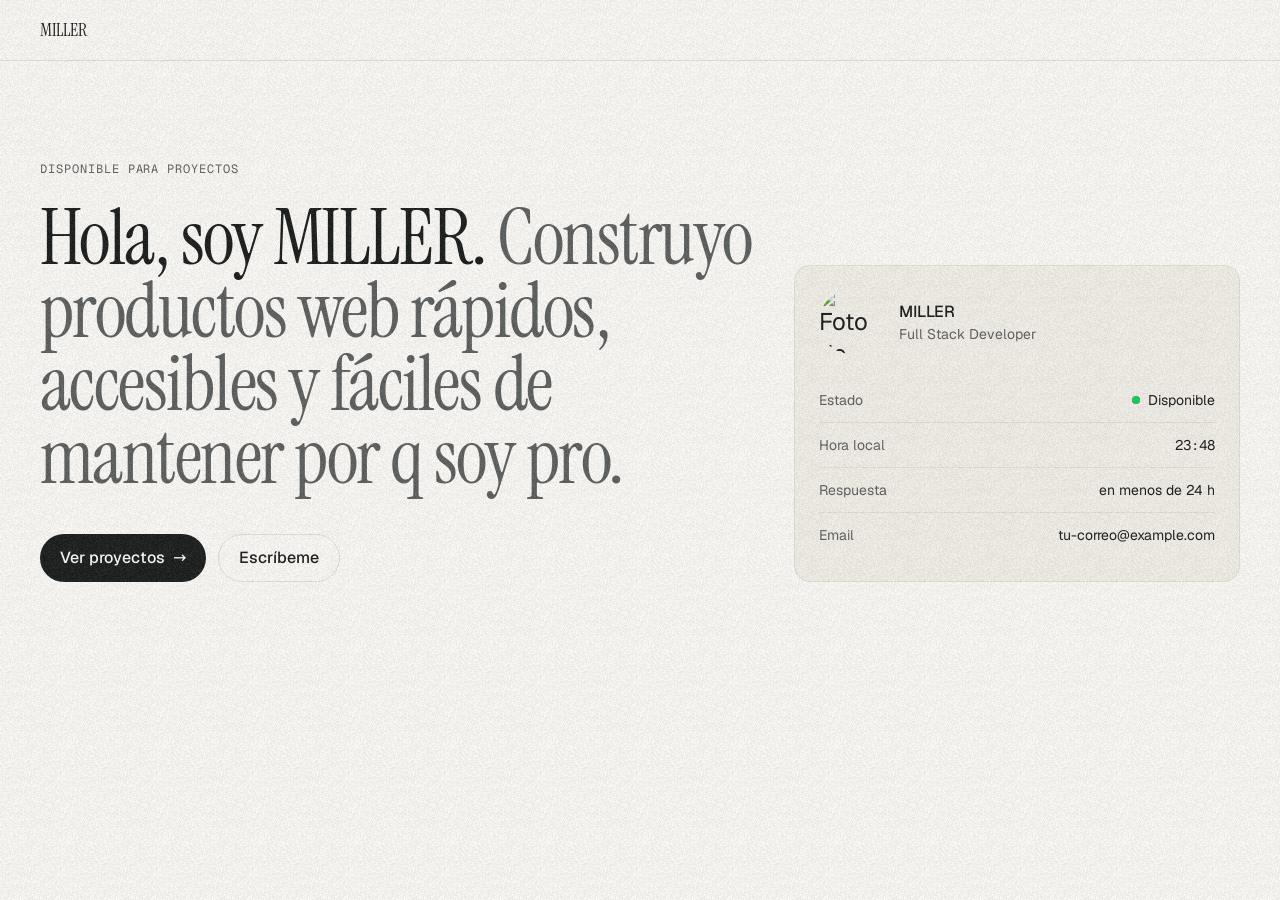
==== index.html @ a657f291 "Bueno ajuste el hero" ====
<!doctype html>
<html lang="es" data-theme="papel">
<head>
<meta charset="utf-8">
<meta name="viewport" content="width=device-width, initial-scale=1">
<title>MILLER · Full Stack Developer</title>
<meta name="description" content="Construyo productos web rápidos, accesibles y fáciles de mantener por q soy pro.">
<link rel="preload" href="assets/fonts/instrument-serif-latin-400-normal.woff2" as="font" type="font/woff2" crossorigin>
<link rel="stylesheet" href="assets/css/theme.css">
<link rel="stylesheet" href="assets/css/styles.css">
<script src="assets/js/site.js" defer></script>
</head>
<body class="grain antialiased">
<a href="#main" class="sr-only">Saltar al contenido</a>
<header class="nav-glass fixed inset-x-0 top-0 z-40 border-b border-line">
  <nav class="flex items-center justify-between gap-6 px-5 py-4 md:px-10" aria-label="Principal">
    <a href="#hero" class="font-display text-lg">MILLER</a>
    <ul class="hidden gap-6 text-sm sm:flex"></ul>
  </nav>
</header>
<main id="main">
<div data-include="sections/hero.html"><noscript><p class="px-5 py-4"><a class="underline" href="sections/hero.html">Hero</a></p></noscript></div>
</main>
</body>
</html>
---- assets/css/theme.css ----
/* Tema: Papel. Editorial cálido sobre crema, con serif y grano de papel. */
@font-face{font-family:"Instrument Serif";src:url("../fonts/instrument-serif-latin-400-normal.woff2") format("woff2");font-weight:400;font-style:normal;font-display:swap}
@font-face{font-family:"Geist";src:url("../fonts/geist-latin-wght-normal.woff2") format("woff2");font-weight:100 900;font-style:normal;font-display:swap}
@font-face{font-family:"Geist Mono";src:url("../fonts/geist-mono-latin-wght-normal.woff2") format("woff2");font-weight:100 900;font-style:normal;font-display:swap}
:root{--ff-display:"Instrument Serif", ui-serif, Georgia, serif;--ff-body:"Geist", ui-sans-serif, system-ui, sans-serif;--ff-mono:"Geist Mono", ui-monospace, SFMono-Regular, Menlo, monospace;--display-tracking:-0.02em;--display-weight:400;--display-case:none;--display-scale:1;--display-leading:0.95;--radius:1rem;--bg:#FAF9F5;--bg-2:#F1EEE6;--ink:#1A1C1C;--ink-2:#3D3F3F;--muted:#5D5F5F;--line:#E2DED3;--accent:#C2410C;--accent-soft:#FBE7DA;--on-accent:#FFFFFF;color-scheme:light}
:root{--grain:1}
---- assets/css/styles.css ----
/*! tailwindcss v4.3.3 | MIT License | https://tailwindcss.com */
@layer properties{@supports (((-webkit-hyphens:none)) and (not (margin-trim:inline))) or ((-moz-orient:inline) and (not (color:rgb(from red r g b)))){*,:before,:after,::backdrop{--tw-divide-y-reverse:0;--tw-border-style:solid;--tw-font-weight:initial}}}@layer theme{:root,:host{--font-sans:-apple-system, BlinkMacSystemFont, "Segoe UI", Roboto, "Helvetica Neue", "Noto Sans", Arial, sans-serif, "Apple Color Emoji", "Segoe UI Emoji", "Segoe UI Symbol", "Noto Color Emoji";--spacing:.25rem;--text-sm:.875rem;--text-sm--line-height:calc(1.25 / .875);--text-lg:1.125rem;--text-lg--line-height:calc(1.75 / 1.125);--text-2xl:1.5rem;--text-2xl--line-height:calc(2 / 1.5);--font-weight-medium:500;--default-font-family:var(--font-sans);--default-mono-font-family:var(--ff-mono)}}@layer base{*,:after,:before,::backdrop,::file-selector-button{box-sizing:border-box;border:0 solid;margin:0;padding:0}html,:host{-webkit-text-size-adjust:100%;tab-size:4;line-height:1.5;font-family:var(--default-font-family,-apple-system, BlinkMacSystemFont, "Segoe UI", Roboto, "Helvetica Neue", "Noto Sans", Arial, sans-serif, "Apple Color Emoji", "Segoe UI Emoji", "Segoe UI Symbol", "Noto Color Emoji");font-feature-settings:var(--default-font-feature-settings,normal);font-variation-settings:var(--default-font-variation-settings,normal);-webkit-tap-highlight-color:transparent}hr{height:0;color:inherit;border-top-width:1px}abbr:where([title]){text-decoration:underline dotted}h1,h2,h3,h4,h5,h6{font-size:inherit;font-weight:inherit}a{color:inherit;-webkit-text-decoration:inherit;text-decoration:inherit}b,strong{font-weight:bolder}code,kbd,samp,pre{font-family:var(--default-mono-font-family,ui-monospace, SFMono-Regular, Menlo, Monaco, Consolas, "Liberation Mono", "Courier New", monospace);font-feature-settings:var(--default-mono-font-feature-settings,normal);font-variation-settings:var(--default-mono-font-variation-settings,normal);font-size:1em}small{font-size:80%}sub,sup{vertical-align:baseline;font-size:75%;line-height:0;position:relative}sub{bottom:-.25em}sup{top:-.5em}table{text-indent:0;border-color:inherit;border-collapse:collapse}:-moz-focusring:where(:not(iframe)){outline:auto}progress{vertical-align:baseline}summary{display:list-item}ol,ul,menu{list-style:none}img,svg,video,canvas,audio,iframe,embed,object{vertical-align:middle;display:block}img,video{max-width:100%;height:auto}button,input,select,optgroup,textarea,::file-selector-button{font:inherit;font-feature-settings:inherit;font-variation-settings:inherit;letter-spacing:inherit;color:inherit;opacity:1;background-color:#0000;border-radius:0}:where(select:is([multiple],[size])) optgroup{font-weight:bolder}:where(select:is([multiple],[size])) optgroup option{padding-inline-start:20px}::file-selector-button{margin-inline-end:4px}::placeholder{opacity:1}@supports (not ((-webkit-appearance:-apple-pay-button))) or (contain-intrinsic-size:1px){::placeholder{color:currentColor;@supports (color:color-mix(in lab, red, red)){color:color-mix(in oklab, currentcolor 50%, transparent)}}}textarea{resize:vertical}::-webkit-search-decoration{-webkit-appearance:none}::-webkit-date-and-time-value{min-height:1lh;text-align:inherit}::-webkit-datetime-edit{display:inline-flex}::-webkit-datetime-edit-fields-wrapper{padding:0}::-webkit-datetime-edit,::-webkit-datetime-edit-year-field,::-webkit-datetime-edit-month-field,::-webkit-datetime-edit-day-field,::-webkit-datetime-edit-hour-field,::-webkit-datetime-edit-minute-field,::-webkit-datetime-edit-second-field,::-webkit-datetime-edit-millisecond-field,::-webkit-datetime-edit-meridiem-field{padding-block:0}::-webkit-calendar-picker-indicator{line-height:1}:-moz-ui-invalid{box-shadow:none}button,input:where([type=button],[type=reset],[type=submit]),::file-selector-button{appearance:button}::-webkit-inner-spin-button,::-webkit-outer-spin-button{height:auto}[hidden]:where(:not([hidden=until-found])){display:none!important}html{scroll-behavior:smooth}body{font-family:var(--ff-body);background:var(--bg);color:var(--ink)}::selection{background:var(--accent);color:var(--on-accent)}:focus-visible{outline:2px solid var(--accent);outline-offset:3px}}@layer components{.display{font-family:var(--ff-display);font-weight:var(--display-weight);letter-spacing:var(--display-tracking);text-transform:var(--display-case);line-height:var(--display-leading,.95);text-wrap:balance}.eyebrow{font-family:var(--ff-mono);letter-spacing:.08em;text-transform:uppercase;color:var(--muted);font-size:.75rem}.grain:before{content:"";pointer-events:none;z-index:50;opacity:calc(var(--grain,0) * .07);will-change:transform;contain:strict;background-image:url([data-uri]);background-size:96px 96px;position:fixed;inset:0}.nav-glass{background:var(--bg);@supports (color:color-mix(in lab, red, red)){background:color-mix(in oklab, var(--bg) 72%, transparent)}backdrop-filter:blur(14px)saturate(1.4)}.pulse-dot{background:#22c55e;border-radius:999px;width:.5rem;height:.5rem;display:inline-block;position:relative}.pulse-dot:after{content:"";border-radius:inherit;background:inherit;animation:1.8s cubic-bezier(0,0,.2,1) infinite gt-ping;position:absolute;inset:0}.marquee{overflow:hidden;mask-image:linear-gradient(90deg,#0000,#000 8% 92%,#0000)}.marquee-track{width:max-content;animation:gt-marquee var(--speed,40s) linear infinite;display:flex}.marquee-track.reverse{animation-direction:reverse}.marquee:hover .marquee-track{animation-play-state:paused}.rotator{vertical-align:bottom;display:inline-grid;overflow:hidden}.rotator>span{animation:7.5s infinite gt-rot3;animation-delay:calc(var(--i) * 2.5s);opacity:0;grid-area:1/1}.roll{height:1.25em;line-height:1.25em;display:inline-flex;overflow:hidden}.roll>span{flex-direction:column;transition:transform .35s cubic-bezier(.2,.8,.2,1);display:flex}.roll:hover>span,.roll:focus-visible>span{transform:translateY(-50%)}.stack>*{top:calc(5rem + var(--i,0) * 1.5rem);position:sticky}.btn{border-radius:999px;align-items:center;gap:.5rem;padding:.7rem 1.25rem;font-weight:500;transition:transform .2s,background-color .2s,color .2s;display:inline-flex}.btn:hover{transform:translateY(-1px)}.btn-primary{background:var(--ink);color:var(--bg)}.btn-ghost{border:1px solid var(--line);color:var(--ink)}.btn-ghost:hover{border-color:var(--ink)}.chip{border:1px solid var(--line);border-radius:999px;align-items:center;padding:.25rem .75rem;font-size:.875rem;display:inline-flex}.card{background:var(--bg-2);border:1px solid var(--line);border-radius:var(--radius)}.pill-available{background:var(--accent-soft);color:var(--ink);border-radius:999px;align-items:center;gap:.5rem;padding:.35rem .85rem;font-size:.875rem;display:inline-flex}.dots-bg{background-image:radial-gradient(var(--line) 1px, transparent 1px);background-size:22px 22px}.grid-bg{background-image:linear-gradient(var(--line) 1px, transparent 1px), linear-gradient(90deg, var(--line) 1px, transparent 1px);background-size:48px 48px}.polaroid{background:#fff;padding:.75rem .75rem 2.75rem;transform:rotate(-3deg);box-shadow:0 20px 40px -24px #00000073}.contrib{grid-template-rows:repeat(7,.7rem);grid-auto-columns:.7rem;grid-auto-flow:column;gap:3px;display:grid}.contrib>i{background:var(--accent);border-radius:2px;@supports (color:color-mix(in lab, red, red)){background:color-mix(in oklab, var(--accent) calc(var(--l,0) * 25%), var(--bg-2))}}.caret{vertical-align:text-bottom;background:var(--accent);width:.6ch;height:1.1em;display:inline-block}.autotabs-panels{gap:1.5rem;display:grid}.brand-hover{transition:color .25s}.brand-hover:hover,.group:hover .brand-hover{color:var(--brand,var(--accent))}.outline-text{color:#0000;-webkit-text-stroke:1.5px var(--ink)}.tabs>input{opacity:0;pointer-events:none;position:absolute}.tabs .tab-panel{display:none}.tabs .tab-label{cursor:pointer;color:var(--muted);border-color:#0000}.tabs>input:focus-visible+.tab-label{outline:2px solid var(--accent);outline-offset:3px}.tabs>input:first-of-type:checked~.tab-panels>.tab-panel:first-child,.tabs>input:nth-of-type(2):checked~.tab-panels>.tab-panel:nth-child(2),.tabs>input:nth-of-type(3):checked~.tab-panels>.tab-panel:nth-child(3),.tabs>input:nth-of-type(4):checked~.tab-panels>.tab-panel:nth-child(4),.tabs>input:nth-of-type(5):checked~.tab-panels>.tab-panel:nth-child(5),.tabs>input:nth-of-type(6):checked~.tab-panels>.tab-panel:nth-child(6){display:block}.tabs>input:checked+.tab-label{color:var(--ink);border-color:var(--accent)}.masonry{columns:1;column-gap:1rem}.masonry>*{break-inside:avoid;margin-bottom:1rem}@media (width>=40rem){.masonry{columns:2}}@media (width>=64rem){.masonry{columns:3}}.snap-row{scroll-snap-type:x mandatory;scrollbar-width:thin;grid-auto-columns:min(85%,26rem);grid-auto-flow:column;gap:1rem;padding-bottom:1rem;display:grid;overflow-x:auto}.snap-row>*{scroll-snap-align:start}.peek{position:relative}.peek-img{pointer-events:none;opacity:0;z-index:10;width:16rem;transition:opacity .25s,transform .35s cubic-bezier(.2,.8,.2,1);position:absolute;top:50%;right:8%;transform:translateY(-50%)rotate(-4deg)scale(.9)}.peek:hover .peek-img,.peek:focus-within .peek-img{opacity:1;transform:translateY(-50%)rotate(-2deg)scale(1)}.browser{border:1px solid var(--line);border-radius:var(--radius);background:var(--bg);overflow:hidden}.browser-bar{border-bottom:1px solid var(--line);background:var(--bg-2);align-items:center;gap:.4rem;padding:.6rem .8rem;display:flex}.browser-bar>i{background:var(--line);border-radius:999px;width:.6rem;height:.6rem}.flip{perspective:1000px}.flip-inner{transform-style:preserve-3d;transition:transform .6s cubic-bezier(.2,.8,.2,1);display:grid}.flip-inner>*{backface-visibility:hidden;grid-area:1/1}.flip-back,.flip:hover .flip-inner,.flip:focus-within .flip-inner{transform:rotateY(180deg)}.sticky-note{color:#1c1917;background:#fde68a;transform:rotate(-2deg);box-shadow:0 18px 30px -18px #00000080}.word{white-space:nowrap;display:inline-block}.sr-only{clip:rect(0, 0, 0, 0);white-space:nowrap;border:0;width:1px;height:1px;margin:-1px;padding:0;position:absolute;overflow:hidden}}@layer utilities{.sr-only{clip-path:inset(50%);white-space:nowrap;border-width:0;width:1px;height:1px;margin:-1px;padding:0;position:absolute;overflow:hidden}.fixed{position:fixed}.inset-x-0{inset-inline:0}.top-0{top:0}.z-40{z-index:40}.mt-6{margin-top:calc(var(--spacing) * 6)}.mt-10{margin-top:calc(var(--spacing) * 10)}.flex{display:flex}.grid{display:grid}.hidden{display:none}.h-16{height:calc(var(--spacing) * 16)}.w-16{width:calc(var(--spacing) * 16)}.flex-wrap{flex-wrap:wrap}.items-center{align-items:center}.items-end{align-items:flex-end}.justify-between{justify-content:space-between}.gap-2{gap:calc(var(--spacing) * 2)}.gap-3{gap:calc(var(--spacing) * 3)}.gap-4{gap:calc(var(--spacing) * 4)}.gap-6{gap:calc(var(--spacing) * 6)}.gap-10{gap:calc(var(--spacing) * 10)}:where(.divide-y>:not(:last-child)){--tw-divide-y-reverse:0;border-bottom-style:var(--tw-border-style);border-top-style:var(--tw-border-style);border-top-width:calc(1px * var(--tw-divide-y-reverse));border-bottom-width:calc(1px * calc(1 - var(--tw-divide-y-reverse)))}:where(.divide-line>:not(:last-child)){border-color:var(--line)}.truncate{text-overflow:ellipsis;white-space:nowrap;overflow:hidden}.rounded-full{border-radius:3.40282e38px}.border-b{border-bottom-style:var(--tw-border-style);border-bottom-width:1px}.border-line{border-color:var(--line)}.object-cover{object-fit:cover}.p-6{padding:calc(var(--spacing) * 6)}.px-5{padding-inline:calc(var(--spacing) * 5)}.py-3{padding-block:calc(var(--spacing) * 3)}.py-4{padding-block:calc(var(--spacing) * 4)}.pt-32{padding-top:calc(var(--spacing) * 32)}.pb-20{padding-bottom:calc(var(--spacing) * 20)}.font-display{font-family:var(--ff-display)}.font-mono{font-family:var(--ff-mono)}.text-2xl{font-size:var(--text-2xl);line-height:var(--tw-leading,var(--text-2xl--line-height))}.text-lg{font-size:var(--text-lg);line-height:var(--tw-leading,var(--text-lg--line-height))}.text-sm{font-size:var(--text-sm);line-height:var(--tw-leading,var(--text-sm--line-height))}.text-\[calc\(clamp\(2\.6rem\,6vw\,6rem\)\*var\(--display-scale\)\)\]{font-size:calc(clamp(2.6rem, 6vw, 6rem) * var(--display-scale))}.font-medium{--tw-font-weight:var(--font-weight-medium);font-weight:var(--font-weight-medium)}.text-muted{color:var(--muted)}.underline{text-decoration-line:underline}.underline-offset-4{text-underline-offset:4px}.antialiased{-webkit-font-smoothing:antialiased;-moz-osx-font-smoothing:grayscale}@media (hover:hover){.hover\:underline:hover{text-decoration-line:underline}}@media (width>=40rem){.sm\:flex{display:flex}}@media (width>=48rem){.md\:px-10{padding-inline:calc(var(--spacing) * 10)}}@media (width>=64rem){.lg\:grid-cols-\[1\.6fr_1fr\]{grid-template-columns:1.6fr 1fr}.lg\:pt-40{padding-top:calc(var(--spacing) * 40)}}}:root{--ease-out-gt:cubic-bezier(.2, .7, .2, 1)}@keyframes gt-ping{75%,to{opacity:0;transform:scale(2.4)}}@keyframes gt-marquee{to{transform:translate(-50%)}}@keyframes gt-rot3{0%{opacity:0;transform:translateY(100%)}4%,28%{opacity:1;transform:none}32%,to{opacity:0;transform:translateY(-100%)}}@keyframes gt-type{0%{width:0}}@keyframes gt-blink{50%{opacity:0}}@keyframes gt-bounce{50%{transform:translateY(6px)}}@keyframes gt-tab{0%{opacity:0}2%,31%{opacity:1}33.3%,to{opacity:0}}@keyframes gt-tabbar{0%{transform:scaleX(0)}33.3%{transform:scaleX(1)}33.31%,to{transform:scaleX(0)}}@keyframes gt-tablabel{0%,33.2%{color:var(--ink)}33.3%,to{color:var(--muted)}}@keyframes gt-spin{to{transform:rotate(360deg)}}@keyframes gt-spin-back{to{transform:rotate(-360deg)}}@media (prefers-reduced-motion:no-preference){.type{white-space:nowrap;vertical-align:bottom;width:calc(var(--n) * 1ch);animation:gt-type 1.2s steps(var(--n)) both;animation-delay:var(--d,0s);display:inline-block;overflow:hidden}.caret{animation:1s step-end infinite gt-blink}.bounce{animation:1.6s ease-in-out infinite gt-bounce}.autotabs-panels{gap:0}.autotabs-panels>*{opacity:0;animation:12s infinite gt-tab;animation-delay:calc(var(--i) * 4s);grid-area:1/1}.autotabs-bar{transform-origin:0;animation:12s linear infinite gt-tabbar;animation-delay:calc(var(--i) * 4s);transform:scaleX(0)}.autotabs-label{color:var(--muted);animation:12s infinite gt-tablabel;animation-delay:calc(var(--i) * 4s)}.orbit{animation:gt-spin var(--speed,40s) linear infinite}.spin{animation:24s linear infinite gt-spin}.orbit>*>*{animation:gt-spin-back var(--speed,40s) linear infinite}.io .reveal,.io .split>.w,.io .split .c{opacity:0;transition:opacity .7s var(--ease-out-gt), transform .7s var(--ease-out-gt);transition-delay:min(calc(var(--i,0) * 55ms), .9s);transform:translateY(28px)}.io .split>.w,.io .split .c{display:inline-block}.io .reveal.is-visible,.io .split.is-visible>.w,.io .split.is-visible .c{opacity:1;transform:none}.io .ink>.w{color:var(--line);transition:color .6s;transition-delay:min(calc(var(--i,0) * 45ms), 1.2s)}.io .ink.is-visible>.w{color:var(--ink)}.io .img-settle{transition:transform 1.2s var(--ease-out-gt);transform:scale(1.08)}.io .img-settle.is-visible{transform:none}.io .fill-bar{transform-origin:0;transition:transform 1s var(--ease-out-gt) .15s;transform:scaleX(0)}.io .fill-bar.is-visible{transform:none}.io-instant .reveal,.io-instant .split>.w,.io-instant .split .c,.io-instant .ink>.w,.io-instant .img-settle,.io-instant .fill-bar{transition:none!important}}@media (prefers-reduced-motion:reduce){.flip-inner{display:block;transform:none!important}.flip-inner>*{backface-visibility:visible}.flip-back{margin-top:.75rem;transform:none}.marquee-track{flex-wrap:wrap;width:auto;animation:none}.marquee-track [aria-hidden=true]{display:none}.rotator>span{opacity:0;animation:none}.rotator>span:first-child{opacity:1}.pulse-dot:after{animation:none}html{scroll-behavior:auto}}@property --tw-divide-y-reverse{syntax:"*";inherits:false;initial-value:0}@property --tw-border-style{syntax:"*";inherits:false;initial-value:solid}@property --tw-font-weight{syntax:"*";inherits:false}
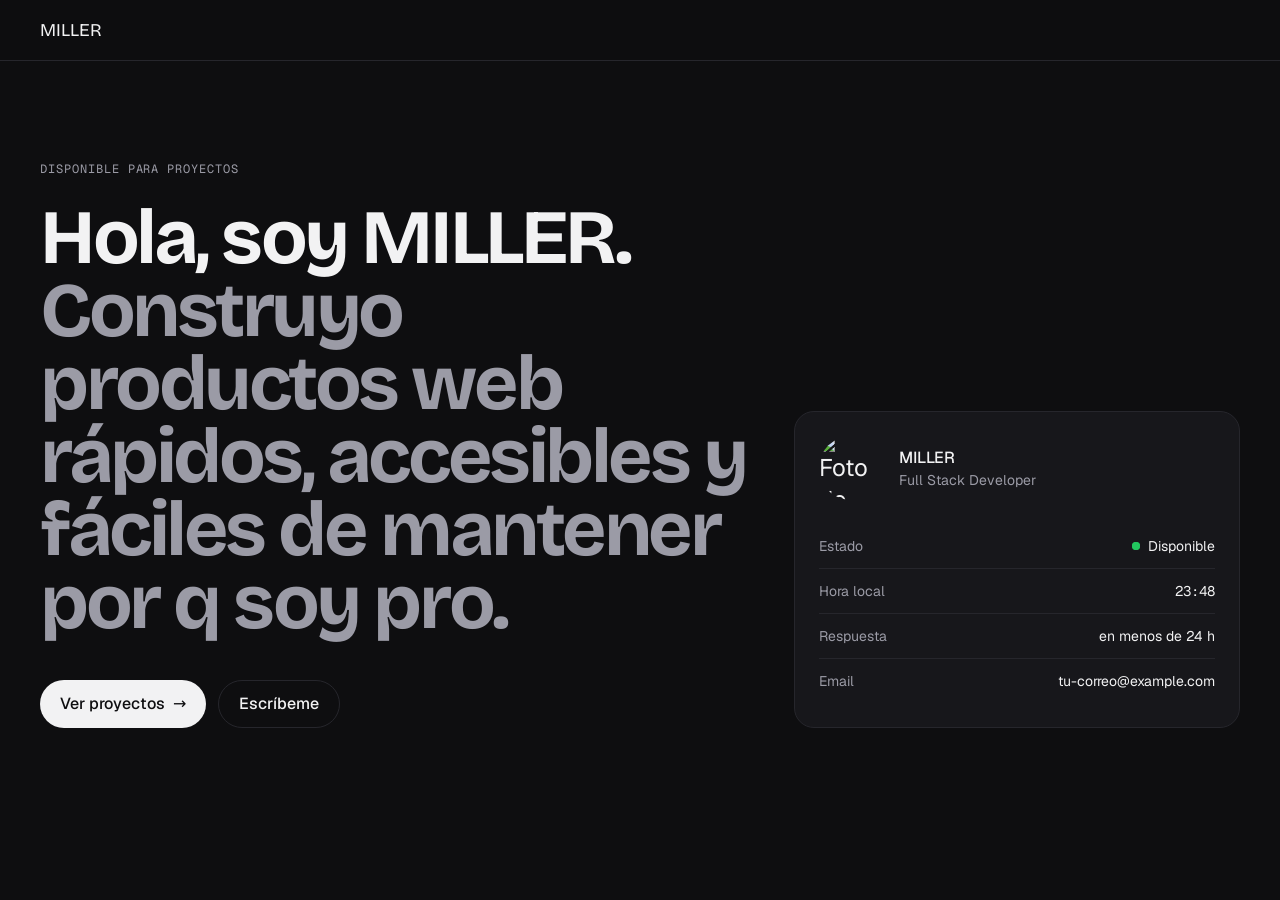
==== commit 60f61f97: "Estoy cambiando el tema de mi landing" ====
--- a/index.html
+++ b/index.html
@@ -1,16 +1,16 @@
 <!doctype html>
-<html lang="es" data-theme="papel">
+<html lang="es" data-theme="noche">
 <head>
 <meta charset="utf-8">
 <meta name="viewport" content="width=device-width, initial-scale=1">
 <title>MILLER · Full Stack Developer</title>
 <meta name="description" content="Construyo productos web rápidos, accesibles y fáciles de mantener por q soy pro.">
-<link rel="preload" href="assets/fonts/instrument-serif-latin-400-normal.woff2" as="font" type="font/woff2" crossorigin>
+<link rel="preload" href="assets/fonts/bricolage-grotesque-latin-wght-normal.woff2" as="font" type="font/woff2" crossorigin>
 <link rel="stylesheet" href="assets/css/theme.css">
 <link rel="stylesheet" href="assets/css/styles.css">
 <script src="assets/js/site.js" defer></script>
 </head>
-<body class="grain antialiased">
+<body class="antialiased">
 <a href="#main" class="sr-only">Saltar al contenido</a>
 <header class="nav-glass fixed inset-x-0 top-0 z-40 border-b border-line">
   <nav class="flex items-center justify-between gap-6 px-5 py-4 md:px-10" aria-label="Principal">
--- a/assets/css/theme.css
+++ b/assets/css/theme.css
@@ -1,6 +1,5 @@
-/* Tema: Papel. Editorial cálido sobre crema, con serif y grano de papel. */
-@font-face{font-family:"Instrument Serif";src:url("../fonts/instrument-serif-latin-400-normal.woff2") format("woff2");font-weight:400;font-style:normal;font-display:swap}
+/* Tema: Noche. Oscuro elegante con violeta y grotesca expresiva. */
+@font-face{font-family:"Bricolage Grotesque";src:url("../fonts/bricolage-grotesque-latin-wght-normal.woff2") format("woff2");font-weight:200 800;font-style:normal;font-display:swap}
 @font-face{font-family:"Geist";src:url("../fonts/geist-latin-wght-normal.woff2") format("woff2");font-weight:100 900;font-style:normal;font-display:swap}
 @font-face{font-family:"Geist Mono";src:url("../fonts/geist-mono-latin-wght-normal.woff2") format("woff2");font-weight:100 900;font-style:normal;font-display:swap}
-:root{--ff-display:"Instrument Serif", ui-serif, Georgia, serif;--ff-body:"Geist", ui-sans-serif, system-ui, sans-serif;--ff-mono:"Geist Mono", ui-monospace, SFMono-Regular, Menlo, monospace;--display-tracking:-0.02em;--display-weight:400;--display-case:none;--display-scale:1;--display-leading:0.95;--radius:1rem;--bg:#FAF9F5;--bg-2:#F1EEE6;--ink:#1A1C1C;--ink-2:#3D3F3F;--muted:#5D5F5F;--line:#E2DED3;--accent:#C2410C;--accent-soft:#FBE7DA;--on-accent:#FFFFFF;color-scheme:light}
-:root{--grain:1}
+:root{--ff-display:"Bricolage Grotesque", ui-sans-serif, system-ui, sans-serif;--ff-body:"Geist", ui-sans-serif, system-ui, sans-serif;--ff-mono:"Geist Mono", ui-monospace, SFMono-Regular, Menlo, monospace;--display-tracking:-0.045em;--display-weight:700;--display-case:none;--display-scale:1;--display-leading:0.95;--radius:1.25rem;--bg:#0E0E10;--bg-2:#17171B;--ink:#F2F2F3;--ink-2:#D0D0D6;--muted:#9B9BA6;--line:#26262C;--accent:#9D90FF;--accent-soft:#211D3D;--on-accent:#0E0E10;color-scheme:dark}
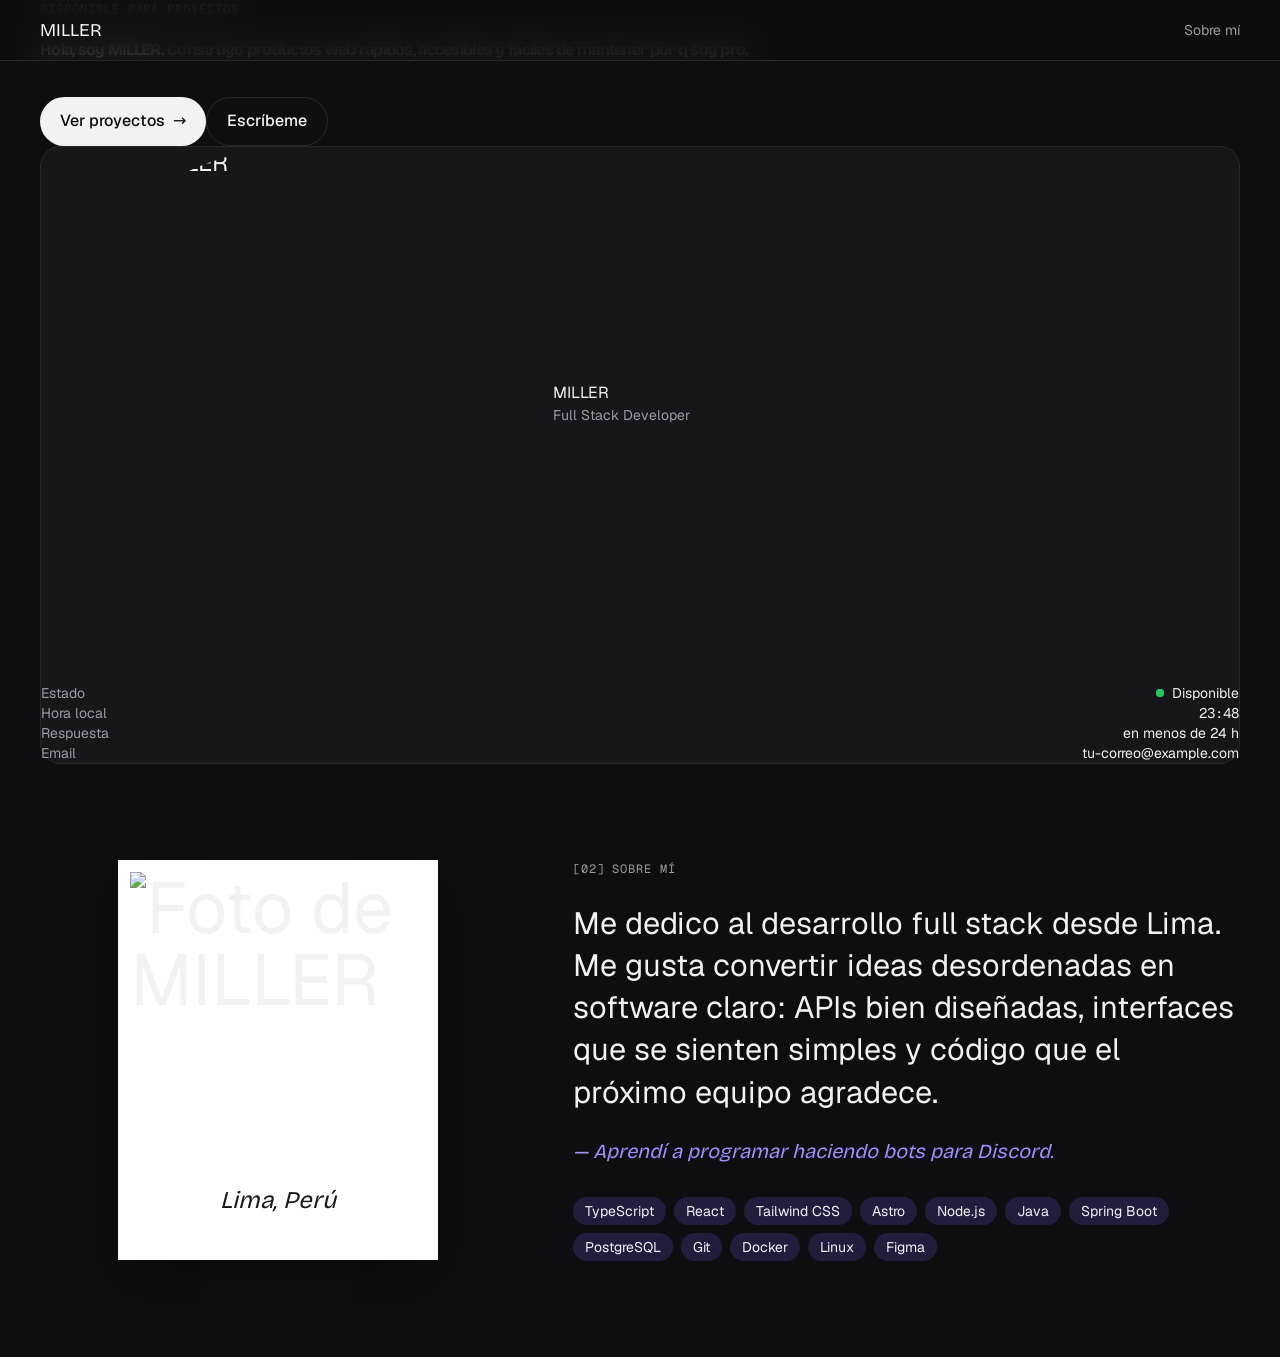
==== commit 51ce9cfe: "estoy ñadiendo la seccion de about" ====
--- a/index.html
+++ b/index.html
@@ -15,11 +15,12 @@
 <header class="nav-glass fixed inset-x-0 top-0 z-40 border-b border-line">
   <nav class="flex items-center justify-between gap-6 px-5 py-4 md:px-10" aria-label="Principal">
     <a href="#hero" class="font-display text-lg">MILLER</a>
-    <ul class="hidden gap-6 text-sm sm:flex"></ul>
+    <ul class="hidden gap-6 text-sm sm:flex"><li><a href="#about" class="text-muted hover:text-ink">Sobre mí</a></li></ul>
   </nav>
 </header>
 <main id="main">
 <div data-include="sections/hero.html"><noscript><p class="px-5 py-4"><a class="underline" href="sections/hero.html">Hero</a></p></noscript></div>
+<div data-include="sections/about.html"><noscript><p class="px-5 py-4"><a class="underline" href="sections/about.html">Sobre mí</a></p></noscript></div>
 </main>
 </body>
 </html>
--- a/assets/css/styles.css
+++ b/assets/css/styles.css
@@ -1,2 +1,2 @@
 /*! tailwindcss v4.3.3 | MIT License | https://tailwindcss.com */
-@layer properties{@supports (((-webkit-hyphens:none)) and (not (margin-trim:inline))) or ((-moz-orient:inline) and (not (color:rgb(from red r g b)))){*,:before,:after,::backdrop{--tw-divide-y-reverse:0;--tw-border-style:solid;--tw-font-weight:initial}}}@layer theme{:root,:host{--font-sans:-apple-system, BlinkMacSystemFont, "Segoe UI", Roboto, "Helvetica Neue", "Noto Sans", Arial, sans-serif, "Apple Color Emoji", "Segoe UI Emoji", "Segoe UI Symbol", "Noto Color Emoji";--spacing:.25rem;--text-sm:.875rem;--text-sm--line-height:calc(1.25 / .875);--text-lg:1.125rem;--text-lg--line-height:calc(1.75 / 1.125);--text-2xl:1.5rem;--text-2xl--line-height:calc(2 / 1.5);--font-weight-medium:500;--default-font-family:var(--font-sans);--default-mono-font-family:var(--ff-mono)}}@layer base{*,:after,:before,::backdrop,::file-selector-button{box-sizing:border-box;border:0 solid;margin:0;padding:0}html,:host{-webkit-text-size-adjust:100%;tab-size:4;line-height:1.5;font-family:var(--default-font-family,-apple-system, BlinkMacSystemFont, "Segoe UI", Roboto, "Helvetica Neue", "Noto Sans", Arial, sans-serif, "Apple Color Emoji", "Segoe UI Emoji", "Segoe UI Symbol", "Noto Color Emoji");font-feature-settings:var(--default-font-feature-settings,normal);font-variation-settings:var(--default-font-variation-settings,normal);-webkit-tap-highlight-color:transparent}hr{height:0;color:inherit;border-top-width:1px}abbr:where([title]){text-decoration:underline dotted}h1,h2,h3,h4,h5,h6{font-size:inherit;font-weight:inherit}a{color:inherit;-webkit-text-decoration:inherit;text-decoration:inherit}b,strong{font-weight:bolder}code,kbd,samp,pre{font-family:var(--default-mono-font-family,ui-monospace, SFMono-Regular, Menlo, Monaco, Consolas, "Liberation Mono", "Courier New", monospace);font-feature-settings:var(--default-mono-font-feature-settings,normal);font-variation-settings:var(--default-mono-font-variation-settings,normal);font-size:1em}small{font-size:80%}sub,sup{vertical-align:baseline;font-size:75%;line-height:0;position:relative}sub{bottom:-.25em}sup{top:-.5em}table{text-indent:0;border-color:inherit;border-collapse:collapse}:-moz-focusring:where(:not(iframe)){outline:auto}progress{vertical-align:baseline}summary{display:list-item}ol,ul,menu{list-style:none}img,svg,video,canvas,audio,iframe,embed,object{vertical-align:middle;display:block}img,video{max-width:100%;height:auto}button,input,select,optgroup,textarea,::file-selector-button{font:inherit;font-feature-settings:inherit;font-variation-settings:inherit;letter-spacing:inherit;color:inherit;opacity:1;background-color:#0000;border-radius:0}:where(select:is([multiple],[size])) optgroup{font-weight:bolder}:where(select:is([multiple],[size])) optgroup option{padding-inline-start:20px}::file-selector-button{margin-inline-end:4px}::placeholder{opacity:1}@supports (not ((-webkit-appearance:-apple-pay-button))) or (contain-intrinsic-size:1px){::placeholder{color:currentColor;@supports (color:color-mix(in lab, red, red)){color:color-mix(in oklab, currentcolor 50%, transparent)}}}textarea{resize:vertical}::-webkit-search-decoration{-webkit-appearance:none}::-webkit-date-and-time-value{min-height:1lh;text-align:inherit}::-webkit-datetime-edit{display:inline-flex}::-webkit-datetime-edit-fields-wrapper{padding:0}::-webkit-datetime-edit,::-webkit-datetime-edit-year-field,::-webkit-datetime-edit-month-field,::-webkit-datetime-edit-day-field,::-webkit-datetime-edit-hour-field,::-webkit-datetime-edit-minute-field,::-webkit-datetime-edit-second-field,::-webkit-datetime-edit-millisecond-field,::-webkit-datetime-edit-meridiem-field{padding-block:0}::-webkit-calendar-picker-indicator{line-height:1}:-moz-ui-invalid{box-shadow:none}button,input:where([type=button],[type=reset],[type=submit]),::file-selector-button{appearance:button}::-webkit-inner-spin-button,::-webkit-outer-spin-button{height:auto}[hidden]:where(:not([hidden=until-found])){display:none!important}html{scroll-behavior:smooth}body{font-family:var(--ff-body);background:var(--bg);color:var(--ink)}::selection{background:var(--accent);color:var(--on-accent)}:focus-visible{outline:2px solid var(--accent);outline-offset:3px}}@layer components{.display{font-family:var(--ff-display);font-weight:var(--display-weight);letter-spacing:var(--display-tracking);text-transform:var(--display-case);line-height:var(--display-leading,.95);text-wrap:balance}.eyebrow{font-family:var(--ff-mono);letter-spacing:.08em;text-transform:uppercase;color:var(--muted);font-size:.75rem}.grain:before{content:"";pointer-events:none;z-index:50;opacity:calc(var(--grain,0) * .07);will-change:transform;contain:strict;background-image:url([data-uri]);background-size:96px 96px;position:fixed;inset:0}.nav-glass{background:var(--bg);@supports (color:color-mix(in lab, red, red)){background:color-mix(in oklab, var(--bg) 72%, transparent)}backdrop-filter:blur(14px)saturate(1.4)}.pulse-dot{background:#22c55e;border-radius:999px;width:.5rem;height:.5rem;display:inline-block;position:relative}.pulse-dot:after{content:"";border-radius:inherit;background:inherit;animation:1.8s cubic-bezier(0,0,.2,1) infinite gt-ping;position:absolute;inset:0}.marquee{overflow:hidden;mask-image:linear-gradient(90deg,#0000,#000 8% 92%,#0000)}.marquee-track{width:max-content;animation:gt-marquee var(--speed,40s) linear infinite;display:flex}.marquee-track.reverse{animation-direction:reverse}.marquee:hover .marquee-track{animation-play-state:paused}.rotator{vertical-align:bottom;display:inline-grid;overflow:hidden}.rotator>span{animation:7.5s infinite gt-rot3;animation-delay:calc(var(--i) * 2.5s);opacity:0;grid-area:1/1}.roll{height:1.25em;line-height:1.25em;display:inline-flex;overflow:hidden}.roll>span{flex-direction:column;transition:transform .35s cubic-bezier(.2,.8,.2,1);display:flex}.roll:hover>span,.roll:focus-visible>span{transform:translateY(-50%)}.stack>*{top:calc(5rem + var(--i,0) * 1.5rem);position:sticky}.btn{border-radius:999px;align-items:center;gap:.5rem;padding:.7rem 1.25rem;font-weight:500;transition:transform .2s,background-color .2s,color .2s;display:inline-flex}.btn:hover{transform:translateY(-1px)}.btn-primary{background:var(--ink);color:var(--bg)}.btn-ghost{border:1px solid var(--line);color:var(--ink)}.btn-ghost:hover{border-color:var(--ink)}.chip{border:1px solid var(--line);border-radius:999px;align-items:center;padding:.25rem .75rem;font-size:.875rem;display:inline-flex}.card{background:var(--bg-2);border:1px solid var(--line);border-radius:var(--radius)}.pill-available{background:var(--accent-soft);color:var(--ink);border-radius:999px;align-items:center;gap:.5rem;padding:.35rem .85rem;font-size:.875rem;display:inline-flex}.dots-bg{background-image:radial-gradient(var(--line) 1px, transparent 1px);background-size:22px 22px}.grid-bg{background-image:linear-gradient(var(--line) 1px, transparent 1px), linear-gradient(90deg, var(--line) 1px, transparent 1px);background-size:48px 48px}.polaroid{background:#fff;padding:.75rem .75rem 2.75rem;transform:rotate(-3deg);box-shadow:0 20px 40px -24px #00000073}.contrib{grid-template-rows:repeat(7,.7rem);grid-auto-columns:.7rem;grid-auto-flow:column;gap:3px;display:grid}.contrib>i{background:var(--accent);border-radius:2px;@supports (color:color-mix(in lab, red, red)){background:color-mix(in oklab, var(--accent) calc(var(--l,0) * 25%), var(--bg-2))}}.caret{vertical-align:text-bottom;background:var(--accent);width:.6ch;height:1.1em;display:inline-block}.autotabs-panels{gap:1.5rem;display:grid}.brand-hover{transition:color .25s}.brand-hover:hover,.group:hover .brand-hover{color:var(--brand,var(--accent))}.outline-text{color:#0000;-webkit-text-stroke:1.5px var(--ink)}.tabs>input{opacity:0;pointer-events:none;position:absolute}.tabs .tab-panel{display:none}.tabs .tab-label{cursor:pointer;color:var(--muted);border-color:#0000}.tabs>input:focus-visible+.tab-label{outline:2px solid var(--accent);outline-offset:3px}.tabs>input:first-of-type:checked~.tab-panels>.tab-panel:first-child,.tabs>input:nth-of-type(2):checked~.tab-panels>.tab-panel:nth-child(2),.tabs>input:nth-of-type(3):checked~.tab-panels>.tab-panel:nth-child(3),.tabs>input:nth-of-type(4):checked~.tab-panels>.tab-panel:nth-child(4),.tabs>input:nth-of-type(5):checked~.tab-panels>.tab-panel:nth-child(5),.tabs>input:nth-of-type(6):checked~.tab-panels>.tab-panel:nth-child(6){display:block}.tabs>input:checked+.tab-label{color:var(--ink);border-color:var(--accent)}.masonry{columns:1;column-gap:1rem}.masonry>*{break-inside:avoid;margin-bottom:1rem}@media (width>=40rem){.masonry{columns:2}}@media (width>=64rem){.masonry{columns:3}}.snap-row{scroll-snap-type:x mandatory;scrollbar-width:thin;grid-auto-columns:min(85%,26rem);grid-auto-flow:column;gap:1rem;padding-bottom:1rem;display:grid;overflow-x:auto}.snap-row>*{scroll-snap-align:start}.peek{position:relative}.peek-img{pointer-events:none;opacity:0;z-index:10;width:16rem;transition:opacity .25s,transform .35s cubic-bezier(.2,.8,.2,1);position:absolute;top:50%;right:8%;transform:translateY(-50%)rotate(-4deg)scale(.9)}.peek:hover .peek-img,.peek:focus-within .peek-img{opacity:1;transform:translateY(-50%)rotate(-2deg)scale(1)}.browser{border:1px solid var(--line);border-radius:var(--radius);background:var(--bg);overflow:hidden}.browser-bar{border-bottom:1px solid var(--line);background:var(--bg-2);align-items:center;gap:.4rem;padding:.6rem .8rem;display:flex}.browser-bar>i{background:var(--line);border-radius:999px;width:.6rem;height:.6rem}.flip{perspective:1000px}.flip-inner{transform-style:preserve-3d;transition:transform .6s cubic-bezier(.2,.8,.2,1);display:grid}.flip-inner>*{backface-visibility:hidden;grid-area:1/1}.flip-back,.flip:hover .flip-inner,.flip:focus-within .flip-inner{transform:rotateY(180deg)}.sticky-note{color:#1c1917;background:#fde68a;transform:rotate(-2deg);box-shadow:0 18px 30px -18px #00000080}.word{white-space:nowrap;display:inline-block}.sr-only{clip:rect(0, 0, 0, 0);white-space:nowrap;border:0;width:1px;height:1px;margin:-1px;padding:0;position:absolute;overflow:hidden}}@layer utilities{.sr-only{clip-path:inset(50%);white-space:nowrap;border-width:0;width:1px;height:1px;margin:-1px;padding:0;position:absolute;overflow:hidden}.fixed{position:fixed}.inset-x-0{inset-inline:0}.top-0{top:0}.z-40{z-index:40}.mt-6{margin-top:calc(var(--spacing) * 6)}.mt-10{margin-top:calc(var(--spacing) * 10)}.flex{display:flex}.grid{display:grid}.hidden{display:none}.h-16{height:calc(var(--spacing) * 16)}.w-16{width:calc(var(--spacing) * 16)}.flex-wrap{flex-wrap:wrap}.items-center{align-items:center}.items-end{align-items:flex-end}.justify-between{justify-content:space-between}.gap-2{gap:calc(var(--spacing) * 2)}.gap-3{gap:calc(var(--spacing) * 3)}.gap-4{gap:calc(var(--spacing) * 4)}.gap-6{gap:calc(var(--spacing) * 6)}.gap-10{gap:calc(var(--spacing) * 10)}:where(.divide-y>:not(:last-child)){--tw-divide-y-reverse:0;border-bottom-style:var(--tw-border-style);border-top-style:var(--tw-border-style);border-top-width:calc(1px * var(--tw-divide-y-reverse));border-bottom-width:calc(1px * calc(1 - var(--tw-divide-y-reverse)))}:where(.divide-line>:not(:last-child)){border-color:var(--line)}.truncate{text-overflow:ellipsis;white-space:nowrap;overflow:hidden}.rounded-full{border-radius:3.40282e38px}.border-b{border-bottom-style:var(--tw-border-style);border-bottom-width:1px}.border-line{border-color:var(--line)}.object-cover{object-fit:cover}.p-6{padding:calc(var(--spacing) * 6)}.px-5{padding-inline:calc(var(--spacing) * 5)}.py-3{padding-block:calc(var(--spacing) * 3)}.py-4{padding-block:calc(var(--spacing) * 4)}.pt-32{padding-top:calc(var(--spacing) * 32)}.pb-20{padding-bottom:calc(var(--spacing) * 20)}.font-display{font-family:var(--ff-display)}.font-mono{font-family:var(--ff-mono)}.text-2xl{font-size:var(--text-2xl);line-height:var(--tw-leading,var(--text-2xl--line-height))}.text-lg{font-size:var(--text-lg);line-height:var(--tw-leading,var(--text-lg--line-height))}.text-sm{font-size:var(--text-sm);line-height:var(--tw-leading,var(--text-sm--line-height))}.text-\[calc\(clamp\(2\.6rem\,6vw\,6rem\)\*var\(--display-scale\)\)\]{font-size:calc(clamp(2.6rem, 6vw, 6rem) * var(--display-scale))}.font-medium{--tw-font-weight:var(--font-weight-medium);font-weight:var(--font-weight-medium)}.text-muted{color:var(--muted)}.underline{text-decoration-line:underline}.underline-offset-4{text-underline-offset:4px}.antialiased{-webkit-font-smoothing:antialiased;-moz-osx-font-smoothing:grayscale}@media (hover:hover){.hover\:underline:hover{text-decoration-line:underline}}@media (width>=40rem){.sm\:flex{display:flex}}@media (width>=48rem){.md\:px-10{padding-inline:calc(var(--spacing) * 10)}}@media (width>=64rem){.lg\:grid-cols-\[1\.6fr_1fr\]{grid-template-columns:1.6fr 1fr}.lg\:pt-40{padding-top:calc(var(--spacing) * 40)}}}:root{--ease-out-gt:cubic-bezier(.2, .7, .2, 1)}@keyframes gt-ping{75%,to{opacity:0;transform:scale(2.4)}}@keyframes gt-marquee{to{transform:translate(-50%)}}@keyframes gt-rot3{0%{opacity:0;transform:translateY(100%)}4%,28%{opacity:1;transform:none}32%,to{opacity:0;transform:translateY(-100%)}}@keyframes gt-type{0%{width:0}}@keyframes gt-blink{50%{opacity:0}}@keyframes gt-bounce{50%{transform:translateY(6px)}}@keyframes gt-tab{0%{opacity:0}2%,31%{opacity:1}33.3%,to{opacity:0}}@keyframes gt-tabbar{0%{transform:scaleX(0)}33.3%{transform:scaleX(1)}33.31%,to{transform:scaleX(0)}}@keyframes gt-tablabel{0%,33.2%{color:var(--ink)}33.3%,to{color:var(--muted)}}@keyframes gt-spin{to{transform:rotate(360deg)}}@keyframes gt-spin-back{to{transform:rotate(-360deg)}}@media (prefers-reduced-motion:no-preference){.type{white-space:nowrap;vertical-align:bottom;width:calc(var(--n) * 1ch);animation:gt-type 1.2s steps(var(--n)) both;animation-delay:var(--d,0s);display:inline-block;overflow:hidden}.caret{animation:1s step-end infinite gt-blink}.bounce{animation:1.6s ease-in-out infinite gt-bounce}.autotabs-panels{gap:0}.autotabs-panels>*{opacity:0;animation:12s infinite gt-tab;animation-delay:calc(var(--i) * 4s);grid-area:1/1}.autotabs-bar{transform-origin:0;animation:12s linear infinite gt-tabbar;animation-delay:calc(var(--i) * 4s);transform:scaleX(0)}.autotabs-label{color:var(--muted);animation:12s infinite gt-tablabel;animation-delay:calc(var(--i) * 4s)}.orbit{animation:gt-spin var(--speed,40s) linear infinite}.spin{animation:24s linear infinite gt-spin}.orbit>*>*{animation:gt-spin-back var(--speed,40s) linear infinite}.io .reveal,.io .split>.w,.io .split .c{opacity:0;transition:opacity .7s var(--ease-out-gt), transform .7s var(--ease-out-gt);transition-delay:min(calc(var(--i,0) * 55ms), .9s);transform:translateY(28px)}.io .split>.w,.io .split .c{display:inline-block}.io .reveal.is-visible,.io .split.is-visible>.w,.io .split.is-visible .c{opacity:1;transform:none}.io .ink>.w{color:var(--line);transition:color .6s;transition-delay:min(calc(var(--i,0) * 45ms), 1.2s)}.io .ink.is-visible>.w{color:var(--ink)}.io .img-settle{transition:transform 1.2s var(--ease-out-gt);transform:scale(1.08)}.io .img-settle.is-visible{transform:none}.io .fill-bar{transform-origin:0;transition:transform 1s var(--ease-out-gt) .15s;transform:scaleX(0)}.io .fill-bar.is-visible{transform:none}.io-instant .reveal,.io-instant .split>.w,.io-instant .split .c,.io-instant .ink>.w,.io-instant .img-settle,.io-instant .fill-bar{transition:none!important}}@media (prefers-reduced-motion:reduce){.flip-inner{display:block;transform:none!important}.flip-inner>*{backface-visibility:visible}.flip-back{margin-top:.75rem;transform:none}.marquee-track{flex-wrap:wrap;width:auto;animation:none}.marquee-track [aria-hidden=true]{display:none}.rotator>span{opacity:0;animation:none}.rotator>span:first-child{opacity:1}.pulse-dot:after{animation:none}html{scroll-behavior:auto}}@property --tw-divide-y-reverse{syntax:"*";inherits:false;initial-value:0}@property --tw-border-style{syntax:"*";inherits:false;initial-value:solid}@property --tw-font-weight{syntax:"*";inherits:false}
+@layer properties{@supports (((-webkit-hyphens:none)) and (not (margin-trim:inline))) or ((-moz-orient:inline) and (not (color:rgb(from red r g b)))){*,:before,:after,::backdrop{--tw-border-style:solid;--tw-leading:initial}}}@layer theme{:root,:host{--font-sans:-apple-system, BlinkMacSystemFont, "Segoe UI", Roboto, "Helvetica Neue", "Noto Sans", Arial, sans-serif, "Apple Color Emoji", "Segoe UI Emoji", "Segoe UI Symbol", "Noto Color Emoji";--spacing:.25rem;--text-sm:.875rem;--text-sm--line-height:calc(1.25 / .875);--text-lg:1.125rem;--text-lg--line-height:calc(1.75 / 1.125);--text-xl:1.25rem;--text-xl--line-height:calc(1.75 / 1.25);--text-2xl:1.5rem;--text-2xl--line-height:calc(2 / 1.5);--text-7xl:4.5rem;--text-7xl--line-height:1;--leading-snug:1.375;--default-font-family:var(--font-sans);--default-mono-font-family:var(--ff-mono)}}@layer base{*,:after,:before,::backdrop,::file-selector-button{box-sizing:border-box;border:0 solid;margin:0;padding:0}html,:host{-webkit-text-size-adjust:100%;tab-size:4;line-height:1.5;font-family:var(--default-font-family,-apple-system, BlinkMacSystemFont, "Segoe UI", Roboto, "Helvetica Neue", "Noto Sans", Arial, sans-serif, "Apple Color Emoji", "Segoe UI Emoji", "Segoe UI Symbol", "Noto Color Emoji");font-feature-settings:var(--default-font-feature-settings,normal);font-variation-settings:var(--default-font-variation-settings,normal);-webkit-tap-highlight-color:transparent}hr{height:0;color:inherit;border-top-width:1px}abbr:where([title]){text-decoration:underline dotted}h1,h2,h3,h4,h5,h6{font-size:inherit;font-weight:inherit}a{color:inherit;-webkit-text-decoration:inherit;text-decoration:inherit}b,strong{font-weight:bolder}code,kbd,samp,pre{font-family:var(--default-mono-font-family,ui-monospace, SFMono-Regular, Menlo, Monaco, Consolas, "Liberation Mono", "Courier New", monospace);font-feature-settings:var(--default-mono-font-feature-settings,normal);font-variation-settings:var(--default-mono-font-variation-settings,normal);font-size:1em}small{font-size:80%}sub,sup{vertical-align:baseline;font-size:75%;line-height:0;position:relative}sub{bottom:-.25em}sup{top:-.5em}table{text-indent:0;border-color:inherit;border-collapse:collapse}:-moz-focusring:where(:not(iframe)){outline:auto}progress{vertical-align:baseline}summary{display:list-item}ol,ul,menu{list-style:none}img,svg,video,canvas,audio,iframe,embed,object{vertical-align:middle;display:block}img,video{max-width:100%;height:auto}button,input,select,optgroup,textarea,::file-selector-button{font:inherit;font-feature-settings:inherit;font-variation-settings:inherit;letter-spacing:inherit;color:inherit;opacity:1;background-color:#0000;border-radius:0}:where(select:is([multiple],[size])) optgroup{font-weight:bolder}:where(select:is([multiple],[size])) optgroup option{padding-inline-start:20px}::file-selector-button{margin-inline-end:4px}::placeholder{opacity:1}@supports (not ((-webkit-appearance:-apple-pay-button))) or (contain-intrinsic-size:1px){::placeholder{color:currentColor;@supports (color:color-mix(in lab, red, red)){color:color-mix(in oklab, currentcolor 50%, transparent)}}}textarea{resize:vertical}::-webkit-search-decoration{-webkit-appearance:none}::-webkit-date-and-time-value{min-height:1lh;text-align:inherit}::-webkit-datetime-edit{display:inline-flex}::-webkit-datetime-edit-fields-wrapper{padding:0}::-webkit-datetime-edit,::-webkit-datetime-edit-year-field,::-webkit-datetime-edit-month-field,::-webkit-datetime-edit-day-field,::-webkit-datetime-edit-hour-field,::-webkit-datetime-edit-minute-field,::-webkit-datetime-edit-second-field,::-webkit-datetime-edit-millisecond-field,::-webkit-datetime-edit-meridiem-field{padding-block:0}::-webkit-calendar-picker-indicator{line-height:1}:-moz-ui-invalid{box-shadow:none}button,input:where([type=button],[type=reset],[type=submit]),::file-selector-button{appearance:button}::-webkit-inner-spin-button,::-webkit-outer-spin-button{height:auto}[hidden]:where(:not([hidden=until-found])){display:none!important}html{scroll-behavior:smooth}body{font-family:var(--ff-body);background:var(--bg);color:var(--ink)}::selection{background:var(--accent);color:var(--on-accent)}:focus-visible{outline:2px solid var(--accent);outline-offset:3px}}@layer components{.display{font-family:var(--ff-display);font-weight:var(--display-weight);letter-spacing:var(--display-tracking);text-transform:var(--display-case);line-height:var(--display-leading,.95);text-wrap:balance}.eyebrow{font-family:var(--ff-mono);letter-spacing:.08em;text-transform:uppercase;color:var(--muted);font-size:.75rem}.grain:before{content:"";pointer-events:none;z-index:50;opacity:calc(var(--grain,0) * .07);will-change:transform;contain:strict;background-image:url([data-uri]);background-size:96px 96px;position:fixed;inset:0}.nav-glass{background:var(--bg);@supports (color:color-mix(in lab, red, red)){background:color-mix(in oklab, var(--bg) 72%, transparent)}backdrop-filter:blur(14px)saturate(1.4)}.pulse-dot{background:#22c55e;border-radius:999px;width:.5rem;height:.5rem;display:inline-block;position:relative}.pulse-dot:after{content:"";border-radius:inherit;background:inherit;animation:1.8s cubic-bezier(0,0,.2,1) infinite gt-ping;position:absolute;inset:0}.marquee{overflow:hidden;mask-image:linear-gradient(90deg,#0000,#000 8% 92%,#0000)}.marquee-track{width:max-content;animation:gt-marquee var(--speed,40s) linear infinite;display:flex}.marquee-track.reverse{animation-direction:reverse}.marquee:hover .marquee-track{animation-play-state:paused}.rotator{vertical-align:bottom;display:inline-grid;overflow:hidden}.rotator>span{animation:7.5s infinite gt-rot3;animation-delay:calc(var(--i) * 2.5s);opacity:0;grid-area:1/1}.roll{height:1.25em;line-height:1.25em;display:inline-flex;overflow:hidden}.roll>span{flex-direction:column;transition:transform .35s cubic-bezier(.2,.8,.2,1);display:flex}.roll:hover>span,.roll:focus-visible>span{transform:translateY(-50%)}.stack>*{top:calc(5rem + var(--i,0) * 1.5rem);position:sticky}.btn{border-radius:999px;align-items:center;gap:.5rem;padding:.7rem 1.25rem;font-weight:500;transition:transform .2s,background-color .2s,color .2s;display:inline-flex}.btn:hover{transform:translateY(-1px)}.btn-primary{background:var(--ink);color:var(--bg)}.btn-ghost{border:1px solid var(--line);color:var(--ink)}.btn-ghost:hover{border-color:var(--ink)}.chip{border:1px solid var(--line);border-radius:999px;align-items:center;padding:.25rem .75rem;font-size:.875rem;display:inline-flex}.card{background:var(--bg-2);border:1px solid var(--line);border-radius:var(--radius)}.pill-available{background:var(--accent-soft);color:var(--ink);border-radius:999px;align-items:center;gap:.5rem;padding:.35rem .85rem;font-size:.875rem;display:inline-flex}.dots-bg{background-image:radial-gradient(var(--line) 1px, transparent 1px);background-size:22px 22px}.grid-bg{background-image:linear-gradient(var(--line) 1px, transparent 1px), linear-gradient(90deg, var(--line) 1px, transparent 1px);background-size:48px 48px}.polaroid{background:#fff;padding:.75rem .75rem 2.75rem;transform:rotate(-3deg);box-shadow:0 20px 40px -24px #00000073}.contrib{grid-template-rows:repeat(7,.7rem);grid-auto-columns:.7rem;grid-auto-flow:column;gap:3px;display:grid}.contrib>i{background:var(--accent);border-radius:2px;@supports (color:color-mix(in lab, red, red)){background:color-mix(in oklab, var(--accent) calc(var(--l,0) * 25%), var(--bg-2))}}.caret{vertical-align:text-bottom;background:var(--accent);width:.6ch;height:1.1em;display:inline-block}.autotabs-panels{gap:1.5rem;display:grid}.brand-hover{transition:color .25s}.brand-hover:hover,.group:hover .brand-hover{color:var(--brand,var(--accent))}.outline-text{color:#0000;-webkit-text-stroke:1.5px var(--ink)}.tabs>input{opacity:0;pointer-events:none;position:absolute}.tabs .tab-panel{display:none}.tabs .tab-label{cursor:pointer;color:var(--muted);border-color:#0000}.tabs>input:focus-visible+.tab-label{outline:2px solid var(--accent);outline-offset:3px}.tabs>input:first-of-type:checked~.tab-panels>.tab-panel:first-child,.tabs>input:nth-of-type(2):checked~.tab-panels>.tab-panel:nth-child(2),.tabs>input:nth-of-type(3):checked~.tab-panels>.tab-panel:nth-child(3),.tabs>input:nth-of-type(4):checked~.tab-panels>.tab-panel:nth-child(4),.tabs>input:nth-of-type(5):checked~.tab-panels>.tab-panel:nth-child(5),.tabs>input:nth-of-type(6):checked~.tab-panels>.tab-panel:nth-child(6){display:block}.tabs>input:checked+.tab-label{color:var(--ink);border-color:var(--accent)}.masonry{columns:1;column-gap:1rem}.masonry>*{break-inside:avoid;margin-bottom:1rem}@media (width>=40rem){.masonry{columns:2}}@media (width>=64rem){.masonry{columns:3}}.snap-row{scroll-snap-type:x mandatory;scrollbar-width:thin;grid-auto-columns:min(85%,26rem);grid-auto-flow:column;gap:1rem;padding-bottom:1rem;display:grid;overflow-x:auto}.snap-row>*{scroll-snap-align:start}.peek{position:relative}.peek-img{pointer-events:none;opacity:0;z-index:10;width:16rem;transition:opacity .25s,transform .35s cubic-bezier(.2,.8,.2,1);position:absolute;top:50%;right:8%;transform:translateY(-50%)rotate(-4deg)scale(.9)}.peek:hover .peek-img,.peek:focus-within .peek-img{opacity:1;transform:translateY(-50%)rotate(-2deg)scale(1)}.browser{border:1px solid var(--line);border-radius:var(--radius);background:var(--bg);overflow:hidden}.browser-bar{border-bottom:1px solid var(--line);background:var(--bg-2);align-items:center;gap:.4rem;padding:.6rem .8rem;display:flex}.browser-bar>i{background:var(--line);border-radius:999px;width:.6rem;height:.6rem}.flip{perspective:1000px}.flip-inner{transform-style:preserve-3d;transition:transform .6s cubic-bezier(.2,.8,.2,1);display:grid}.flip-inner>*{backface-visibility:hidden;grid-area:1/1}.flip-back,.flip:hover .flip-inner,.flip:focus-within .flip-inner{transform:rotateY(180deg)}.sticky-note{color:#1c1917;background:#fde68a;transform:rotate(-2deg);box-shadow:0 18px 30px -18px #00000080}.word{white-space:nowrap;display:inline-block}.sr-only{clip:rect(0, 0, 0, 0);white-space:nowrap;border:0;width:1px;height:1px;margin:-1px;padding:0;position:absolute;overflow:hidden}}@layer utilities{.sr-only{clip-path:inset(50%);white-space:nowrap;border-width:0;width:1px;height:1px;margin:-1px;padding:0;position:absolute;overflow:hidden}.fixed{position:fixed}.inset-x-0{inset-inline:0}.top-0{top:0}.z-40{z-index:40}.mx-auto{margin-inline:auto}.mt-1{margin-top:var(--spacing)}.mt-4{margin-top:calc(var(--spacing) * 4)}.mt-6{margin-top:calc(var(--spacing) * 6)}.mt-8{margin-top:calc(var(--spacing) * 8)}.mt-10{margin-top:calc(var(--spacing) * 10)}.flex{display:flex}.grid{display:grid}.hidden{display:none}.aspect-square{aspect-ratio:1}.w-64{width:calc(var(--spacing) * 64)}.w-full{width:100%}.flex-wrap{flex-wrap:wrap}.items-center{align-items:center}.justify-between{justify-content:space-between}.gap-2{gap:calc(var(--spacing) * 2)}.gap-6{gap:calc(var(--spacing) * 6)}.gap-14{gap:calc(var(--spacing) * 14)}.rounded-full{border-radius:3.40282e38px}.border-t{border-top-style:var(--tw-border-style);border-top-width:1px}.border-b{border-bottom-style:var(--tw-border-style);border-bottom-width:1px}.border-line{border-color:var(--line)}.bg-accent-soft{background-color:var(--accent-soft)}.object-cover{object-fit:cover}.px-3{padding-inline:calc(var(--spacing) * 3)}.px-5{padding-inline:calc(var(--spacing) * 5)}.py-1{padding-block:var(--spacing)}.py-4{padding-block:calc(var(--spacing) * 4)}.py-24{padding-block:calc(var(--spacing) * 24)}.pt-6{padding-top:calc(var(--spacing) * 6)}.pt-28{padding-top:calc(var(--spacing) * 28)}.pb-16{padding-bottom:calc(var(--spacing) * 16)}.text-center{text-align:center}.font-display{font-family:var(--ff-display)}.font-mono{font-family:var(--ff-mono)}.text-2xl{font-size:var(--text-2xl);line-height:var(--tw-leading,var(--text-2xl--line-height))}.text-7xl{font-size:var(--text-7xl);line-height:var(--tw-leading,var(--text-7xl--line-height))}.text-lg{font-size:var(--text-lg);line-height:var(--tw-leading,var(--text-lg--line-height))}.text-sm{font-size:var(--text-sm);line-height:var(--tw-leading,var(--text-sm--line-height))}.text-xl{font-size:var(--text-xl);line-height:var(--tw-leading,var(--text-xl--line-height))}.text-\[calc\(clamp\(3\.5rem\,15vw\,14rem\)\*var\(--display-scale\)\)\]{font-size:calc(clamp(3.5rem, 15vw, 14rem) * var(--display-scale))}.text-\[clamp\(1\.3rem\,2\.4vw\,2rem\)\]{font-size:clamp(1.3rem,2.4vw,2rem)}.leading-snug{--tw-leading:var(--leading-snug);line-height:var(--leading-snug)}.text-\[\#1a1a1a\]{color:#1a1a1a}.text-accent{color:var(--accent)}.text-muted{color:var(--muted)}.italic{font-style:italic}.underline{text-decoration-line:underline}.antialiased{-webkit-font-smoothing:antialiased;-moz-osx-font-smoothing:grayscale}@media (hover:hover){.hover\:text-ink:hover{color:var(--ink)}}@media (width>=40rem){.sm\:flex{display:flex}.sm\:grid-cols-3{grid-template-columns:repeat(3,minmax(0,1fr))}}@media (width>=48rem){.md\:w-80{width:calc(var(--spacing) * 80)}.md\:px-10{padding-inline:calc(var(--spacing) * 10)}.md\:pt-36{padding-top:calc(var(--spacing) * 36)}}@media (width>=64rem){.lg\:grid-cols-\[1fr_1\.4fr\]{grid-template-columns:1fr 1.4fr}}}:root{--ease-out-gt:cubic-bezier(.2, .7, .2, 1)}@keyframes gt-ping{75%,to{opacity:0;transform:scale(2.4)}}@keyframes gt-marquee{to{transform:translate(-50%)}}@keyframes gt-rot3{0%{opacity:0;transform:translateY(100%)}4%,28%{opacity:1;transform:none}32%,to{opacity:0;transform:translateY(-100%)}}@keyframes gt-type{0%{width:0}}@keyframes gt-blink{50%{opacity:0}}@keyframes gt-bounce{50%{transform:translateY(6px)}}@keyframes gt-tab{0%{opacity:0}2%,31%{opacity:1}33.3%,to{opacity:0}}@keyframes gt-tabbar{0%{transform:scaleX(0)}33.3%{transform:scaleX(1)}33.31%,to{transform:scaleX(0)}}@keyframes gt-tablabel{0%,33.2%{color:var(--ink)}33.3%,to{color:var(--muted)}}@keyframes gt-spin{to{transform:rotate(360deg)}}@keyframes gt-spin-back{to{transform:rotate(-360deg)}}@media (prefers-reduced-motion:no-preference){.type{white-space:nowrap;vertical-align:bottom;width:calc(var(--n) * 1ch);animation:gt-type 1.2s steps(var(--n)) both;animation-delay:var(--d,0s);display:inline-block;overflow:hidden}.caret{animation:1s step-end infinite gt-blink}.bounce{animation:1.6s ease-in-out infinite gt-bounce}.autotabs-panels{gap:0}.autotabs-panels>*{opacity:0;animation:12s infinite gt-tab;animation-delay:calc(var(--i) * 4s);grid-area:1/1}.autotabs-bar{transform-origin:0;animation:12s linear infinite gt-tabbar;animation-delay:calc(var(--i) * 4s);transform:scaleX(0)}.autotabs-label{color:var(--muted);animation:12s infinite gt-tablabel;animation-delay:calc(var(--i) * 4s)}.orbit{animation:gt-spin var(--speed,40s) linear infinite}.spin{animation:24s linear infinite gt-spin}.orbit>*>*{animation:gt-spin-back var(--speed,40s) linear infinite}.io .reveal,.io .split>.w,.io .split .c{opacity:0;transition:opacity .7s var(--ease-out-gt), transform .7s var(--ease-out-gt);transition-delay:min(calc(var(--i,0) * 55ms), .9s);transform:translateY(28px)}.io .split>.w,.io .split .c{display:inline-block}.io .reveal.is-visible,.io .split.is-visible>.w,.io .split.is-visible .c{opacity:1;transform:none}.io .ink>.w{color:var(--line);transition:color .6s;transition-delay:min(calc(var(--i,0) * 45ms), 1.2s)}.io .ink.is-visible>.w{color:var(--ink)}.io .img-settle{transition:transform 1.2s var(--ease-out-gt);transform:scale(1.08)}.io .img-settle.is-visible{transform:none}.io .fill-bar{transform-origin:0;transition:transform 1s var(--ease-out-gt) .15s;transform:scaleX(0)}.io .fill-bar.is-visible{transform:none}.io-instant .reveal,.io-instant .split>.w,.io-instant .split .c,.io-instant .ink>.w,.io-instant .img-settle,.io-instant .fill-bar{transition:none!important}}@media (prefers-reduced-motion:reduce){.flip-inner{display:block;transform:none!important}.flip-inner>*{backface-visibility:visible}.flip-back{margin-top:.75rem;transform:none}.marquee-track{flex-wrap:wrap;width:auto;animation:none}.marquee-track [aria-hidden=true]{display:none}.rotator>span{opacity:0;animation:none}.rotator>span:first-child{opacity:1}.pulse-dot:after{animation:none}html{scroll-behavior:auto}}@property --tw-border-style{syntax:"*";inherits:false;initial-value:solid}@property --tw-leading{syntax:"*";inherits:false}
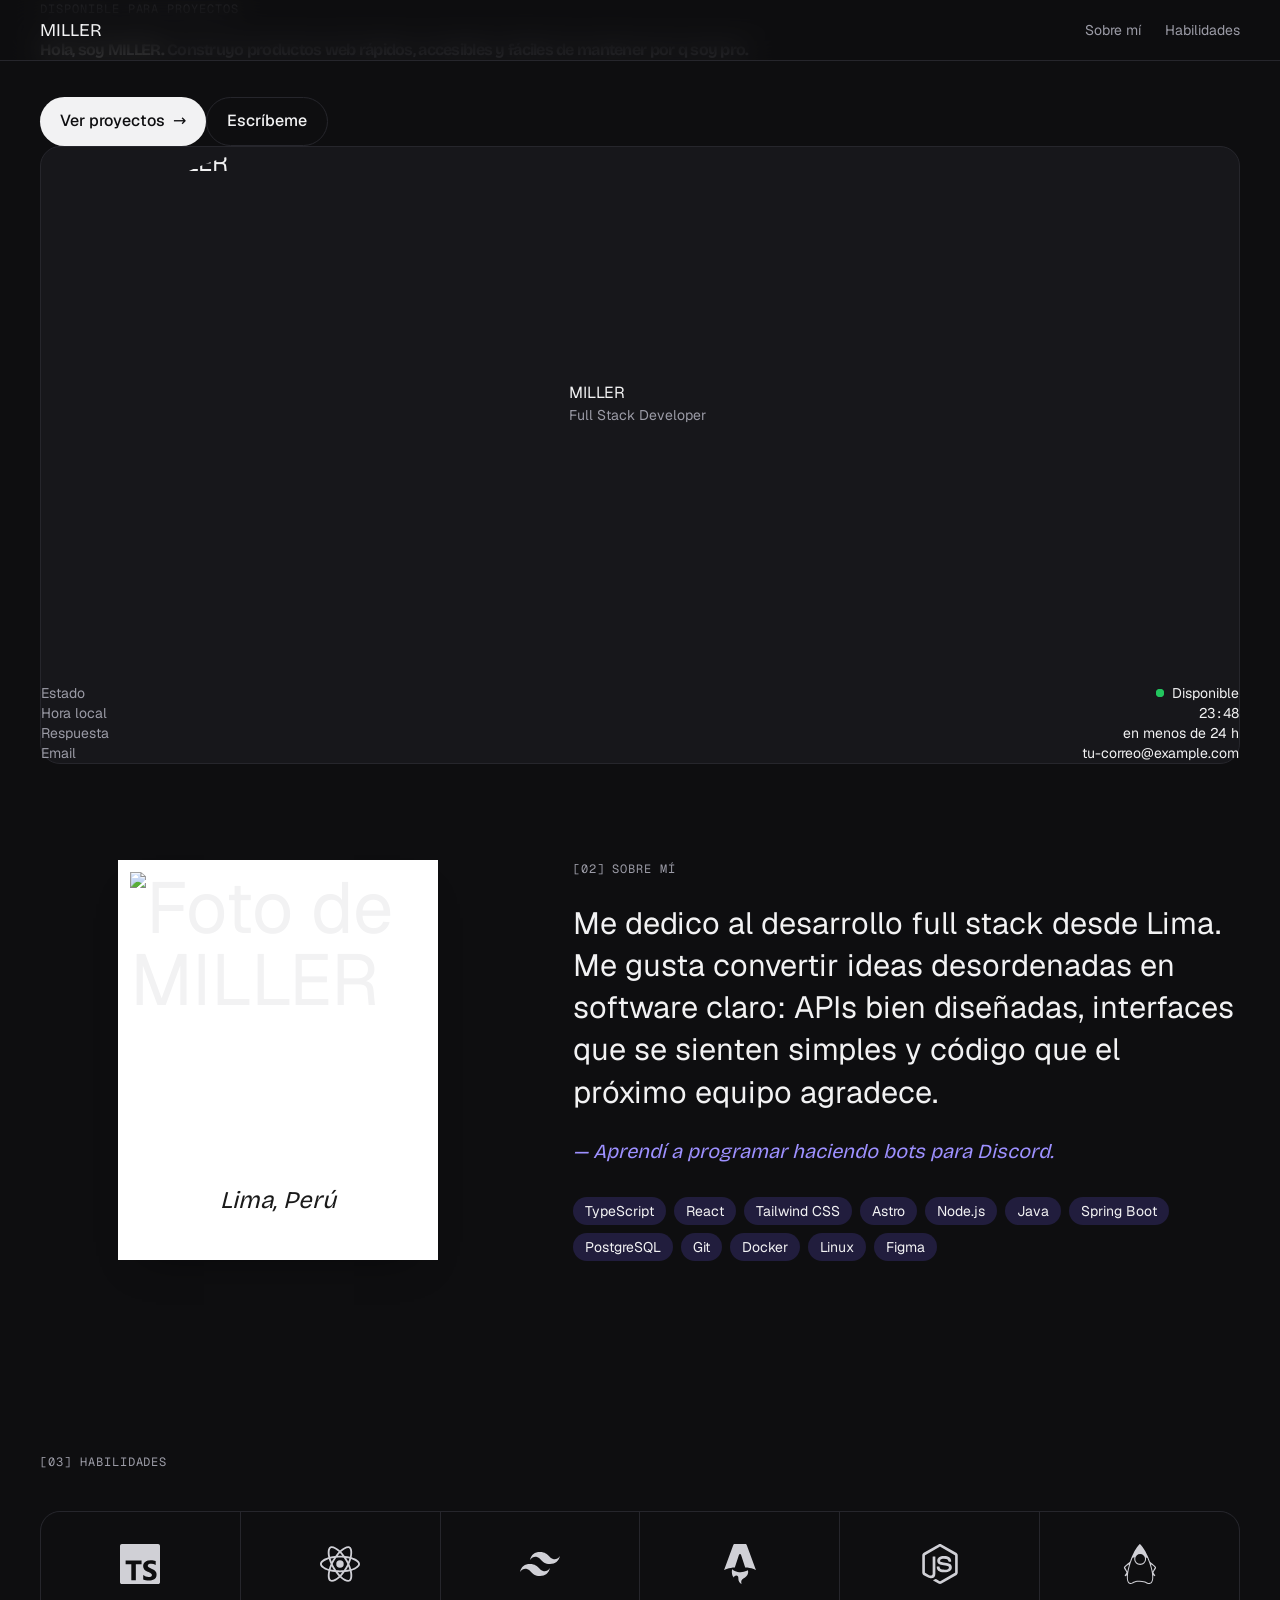
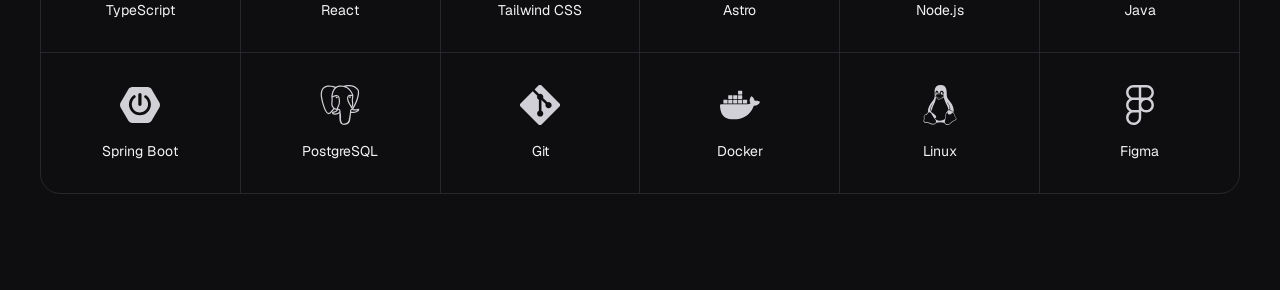
==== commit b78adc22: "Estoy añadiendo la seccion skils" ====
--- a/index.html
+++ b/index.html
@@ -15,12 +15,13 @@
 <header class="nav-glass fixed inset-x-0 top-0 z-40 border-b border-line">
   <nav class="flex items-center justify-between gap-6 px-5 py-4 md:px-10" aria-label="Principal">
     <a href="#hero" class="font-display text-lg">MILLER</a>
-    <ul class="hidden gap-6 text-sm sm:flex"><li><a href="#about" class="text-muted hover:text-ink">Sobre mí</a></li></ul>
+    <ul class="hidden gap-6 text-sm sm:flex"><li><a href="#about" class="text-muted hover:text-ink">Sobre mí</a></li><li><a href="#skills" class="text-muted hover:text-ink">Habilidades</a></li></ul>
   </nav>
 </header>
 <main id="main">
 <div data-include="sections/hero.html"><noscript><p class="px-5 py-4"><a class="underline" href="sections/hero.html">Hero</a></p></noscript></div>
 <div data-include="sections/about.html"><noscript><p class="px-5 py-4"><a class="underline" href="sections/about.html">Sobre mí</a></p></noscript></div>
+<div data-include="sections/skills.html"><noscript><p class="px-5 py-4"><a class="underline" href="sections/skills.html">Habilidades</a></p></noscript></div>
 </main>
 </body>
 </html>
--- a/assets/css/styles.css
+++ b/assets/css/styles.css
@@ -1,2 +1,2 @@
 /*! tailwindcss v4.3.3 | MIT License | https://tailwindcss.com */
-@layer properties{@supports (((-webkit-hyphens:none)) and (not (margin-trim:inline))) or ((-moz-orient:inline) and (not (color:rgb(from red r g b)))){*,:before,:after,::backdrop{--tw-border-style:solid;--tw-leading:initial}}}@layer theme{:root,:host{--font-sans:-apple-system, BlinkMacSystemFont, "Segoe UI", Roboto, "Helvetica Neue", "Noto Sans", Arial, sans-serif, "Apple Color Emoji", "Segoe UI Emoji", "Segoe UI Symbol", "Noto Color Emoji";--spacing:.25rem;--text-sm:.875rem;--text-sm--line-height:calc(1.25 / .875);--text-lg:1.125rem;--text-lg--line-height:calc(1.75 / 1.125);--text-xl:1.25rem;--text-xl--line-height:calc(1.75 / 1.25);--text-2xl:1.5rem;--text-2xl--line-height:calc(2 / 1.5);--text-7xl:4.5rem;--text-7xl--line-height:1;--leading-snug:1.375;--default-font-family:var(--font-sans);--default-mono-font-family:var(--ff-mono)}}@layer base{*,:after,:before,::backdrop,::file-selector-button{box-sizing:border-box;border:0 solid;margin:0;padding:0}html,:host{-webkit-text-size-adjust:100%;tab-size:4;line-height:1.5;font-family:var(--default-font-family,-apple-system, BlinkMacSystemFont, "Segoe UI", Roboto, "Helvetica Neue", "Noto Sans", Arial, sans-serif, "Apple Color Emoji", "Segoe UI Emoji", "Segoe UI Symbol", "Noto Color Emoji");font-feature-settings:var(--default-font-feature-settings,normal);font-variation-settings:var(--default-font-variation-settings,normal);-webkit-tap-highlight-color:transparent}hr{height:0;color:inherit;border-top-width:1px}abbr:where([title]){text-decoration:underline dotted}h1,h2,h3,h4,h5,h6{font-size:inherit;font-weight:inherit}a{color:inherit;-webkit-text-decoration:inherit;text-decoration:inherit}b,strong{font-weight:bolder}code,kbd,samp,pre{font-family:var(--default-mono-font-family,ui-monospace, SFMono-Regular, Menlo, Monaco, Consolas, "Liberation Mono", "Courier New", monospace);font-feature-settings:var(--default-mono-font-feature-settings,normal);font-variation-settings:var(--default-mono-font-variation-settings,normal);font-size:1em}small{font-size:80%}sub,sup{vertical-align:baseline;font-size:75%;line-height:0;position:relative}sub{bottom:-.25em}sup{top:-.5em}table{text-indent:0;border-color:inherit;border-collapse:collapse}:-moz-focusring:where(:not(iframe)){outline:auto}progress{vertical-align:baseline}summary{display:list-item}ol,ul,menu{list-style:none}img,svg,video,canvas,audio,iframe,embed,object{vertical-align:middle;display:block}img,video{max-width:100%;height:auto}button,input,select,optgroup,textarea,::file-selector-button{font:inherit;font-feature-settings:inherit;font-variation-settings:inherit;letter-spacing:inherit;color:inherit;opacity:1;background-color:#0000;border-radius:0}:where(select:is([multiple],[size])) optgroup{font-weight:bolder}:where(select:is([multiple],[size])) optgroup option{padding-inline-start:20px}::file-selector-button{margin-inline-end:4px}::placeholder{opacity:1}@supports (not ((-webkit-appearance:-apple-pay-button))) or (contain-intrinsic-size:1px){::placeholder{color:currentColor;@supports (color:color-mix(in lab, red, red)){color:color-mix(in oklab, currentcolor 50%, transparent)}}}textarea{resize:vertical}::-webkit-search-decoration{-webkit-appearance:none}::-webkit-date-and-time-value{min-height:1lh;text-align:inherit}::-webkit-datetime-edit{display:inline-flex}::-webkit-datetime-edit-fields-wrapper{padding:0}::-webkit-datetime-edit,::-webkit-datetime-edit-year-field,::-webkit-datetime-edit-month-field,::-webkit-datetime-edit-day-field,::-webkit-datetime-edit-hour-field,::-webkit-datetime-edit-minute-field,::-webkit-datetime-edit-second-field,::-webkit-datetime-edit-millisecond-field,::-webkit-datetime-edit-meridiem-field{padding-block:0}::-webkit-calendar-picker-indicator{line-height:1}:-moz-ui-invalid{box-shadow:none}button,input:where([type=button],[type=reset],[type=submit]),::file-selector-button{appearance:button}::-webkit-inner-spin-button,::-webkit-outer-spin-button{height:auto}[hidden]:where(:not([hidden=until-found])){display:none!important}html{scroll-behavior:smooth}body{font-family:var(--ff-body);background:var(--bg);color:var(--ink)}::selection{background:var(--accent);color:var(--on-accent)}:focus-visible{outline:2px solid var(--accent);outline-offset:3px}}@layer components{.display{font-family:var(--ff-display);font-weight:var(--display-weight);letter-spacing:var(--display-tracking);text-transform:var(--display-case);line-height:var(--display-leading,.95);text-wrap:balance}.eyebrow{font-family:var(--ff-mono);letter-spacing:.08em;text-transform:uppercase;color:var(--muted);font-size:.75rem}.grain:before{content:"";pointer-events:none;z-index:50;opacity:calc(var(--grain,0) * .07);will-change:transform;contain:strict;background-image:url([data-uri]);background-size:96px 96px;position:fixed;inset:0}.nav-glass{background:var(--bg);@supports (color:color-mix(in lab, red, red)){background:color-mix(in oklab, var(--bg) 72%, transparent)}backdrop-filter:blur(14px)saturate(1.4)}.pulse-dot{background:#22c55e;border-radius:999px;width:.5rem;height:.5rem;display:inline-block;position:relative}.pulse-dot:after{content:"";border-radius:inherit;background:inherit;animation:1.8s cubic-bezier(0,0,.2,1) infinite gt-ping;position:absolute;inset:0}.marquee{overflow:hidden;mask-image:linear-gradient(90deg,#0000,#000 8% 92%,#0000)}.marquee-track{width:max-content;animation:gt-marquee var(--speed,40s) linear infinite;display:flex}.marquee-track.reverse{animation-direction:reverse}.marquee:hover .marquee-track{animation-play-state:paused}.rotator{vertical-align:bottom;display:inline-grid;overflow:hidden}.rotator>span{animation:7.5s infinite gt-rot3;animation-delay:calc(var(--i) * 2.5s);opacity:0;grid-area:1/1}.roll{height:1.25em;line-height:1.25em;display:inline-flex;overflow:hidden}.roll>span{flex-direction:column;transition:transform .35s cubic-bezier(.2,.8,.2,1);display:flex}.roll:hover>span,.roll:focus-visible>span{transform:translateY(-50%)}.stack>*{top:calc(5rem + var(--i,0) * 1.5rem);position:sticky}.btn{border-radius:999px;align-items:center;gap:.5rem;padding:.7rem 1.25rem;font-weight:500;transition:transform .2s,background-color .2s,color .2s;display:inline-flex}.btn:hover{transform:translateY(-1px)}.btn-primary{background:var(--ink);color:var(--bg)}.btn-ghost{border:1px solid var(--line);color:var(--ink)}.btn-ghost:hover{border-color:var(--ink)}.chip{border:1px solid var(--line);border-radius:999px;align-items:center;padding:.25rem .75rem;font-size:.875rem;display:inline-flex}.card{background:var(--bg-2);border:1px solid var(--line);border-radius:var(--radius)}.pill-available{background:var(--accent-soft);color:var(--ink);border-radius:999px;align-items:center;gap:.5rem;padding:.35rem .85rem;font-size:.875rem;display:inline-flex}.dots-bg{background-image:radial-gradient(var(--line) 1px, transparent 1px);background-size:22px 22px}.grid-bg{background-image:linear-gradient(var(--line) 1px, transparent 1px), linear-gradient(90deg, var(--line) 1px, transparent 1px);background-size:48px 48px}.polaroid{background:#fff;padding:.75rem .75rem 2.75rem;transform:rotate(-3deg);box-shadow:0 20px 40px -24px #00000073}.contrib{grid-template-rows:repeat(7,.7rem);grid-auto-columns:.7rem;grid-auto-flow:column;gap:3px;display:grid}.contrib>i{background:var(--accent);border-radius:2px;@supports (color:color-mix(in lab, red, red)){background:color-mix(in oklab, var(--accent) calc(var(--l,0) * 25%), var(--bg-2))}}.caret{vertical-align:text-bottom;background:var(--accent);width:.6ch;height:1.1em;display:inline-block}.autotabs-panels{gap:1.5rem;display:grid}.brand-hover{transition:color .25s}.brand-hover:hover,.group:hover .brand-hover{color:var(--brand,var(--accent))}.outline-text{color:#0000;-webkit-text-stroke:1.5px var(--ink)}.tabs>input{opacity:0;pointer-events:none;position:absolute}.tabs .tab-panel{display:none}.tabs .tab-label{cursor:pointer;color:var(--muted);border-color:#0000}.tabs>input:focus-visible+.tab-label{outline:2px solid var(--accent);outline-offset:3px}.tabs>input:first-of-type:checked~.tab-panels>.tab-panel:first-child,.tabs>input:nth-of-type(2):checked~.tab-panels>.tab-panel:nth-child(2),.tabs>input:nth-of-type(3):checked~.tab-panels>.tab-panel:nth-child(3),.tabs>input:nth-of-type(4):checked~.tab-panels>.tab-panel:nth-child(4),.tabs>input:nth-of-type(5):checked~.tab-panels>.tab-panel:nth-child(5),.tabs>input:nth-of-type(6):checked~.tab-panels>.tab-panel:nth-child(6){display:block}.tabs>input:checked+.tab-label{color:var(--ink);border-color:var(--accent)}.masonry{columns:1;column-gap:1rem}.masonry>*{break-inside:avoid;margin-bottom:1rem}@media (width>=40rem){.masonry{columns:2}}@media (width>=64rem){.masonry{columns:3}}.snap-row{scroll-snap-type:x mandatory;scrollbar-width:thin;grid-auto-columns:min(85%,26rem);grid-auto-flow:column;gap:1rem;padding-bottom:1rem;display:grid;overflow-x:auto}.snap-row>*{scroll-snap-align:start}.peek{position:relative}.peek-img{pointer-events:none;opacity:0;z-index:10;width:16rem;transition:opacity .25s,transform .35s cubic-bezier(.2,.8,.2,1);position:absolute;top:50%;right:8%;transform:translateY(-50%)rotate(-4deg)scale(.9)}.peek:hover .peek-img,.peek:focus-within .peek-img{opacity:1;transform:translateY(-50%)rotate(-2deg)scale(1)}.browser{border:1px solid var(--line);border-radius:var(--radius);background:var(--bg);overflow:hidden}.browser-bar{border-bottom:1px solid var(--line);background:var(--bg-2);align-items:center;gap:.4rem;padding:.6rem .8rem;display:flex}.browser-bar>i{background:var(--line);border-radius:999px;width:.6rem;height:.6rem}.flip{perspective:1000px}.flip-inner{transform-style:preserve-3d;transition:transform .6s cubic-bezier(.2,.8,.2,1);display:grid}.flip-inner>*{backface-visibility:hidden;grid-area:1/1}.flip-back,.flip:hover .flip-inner,.flip:focus-within .flip-inner{transform:rotateY(180deg)}.sticky-note{color:#1c1917;background:#fde68a;transform:rotate(-2deg);box-shadow:0 18px 30px -18px #00000080}.word{white-space:nowrap;display:inline-block}.sr-only{clip:rect(0, 0, 0, 0);white-space:nowrap;border:0;width:1px;height:1px;margin:-1px;padding:0;position:absolute;overflow:hidden}}@layer utilities{.sr-only{clip-path:inset(50%);white-space:nowrap;border-width:0;width:1px;height:1px;margin:-1px;padding:0;position:absolute;overflow:hidden}.fixed{position:fixed}.inset-x-0{inset-inline:0}.top-0{top:0}.z-40{z-index:40}.mx-auto{margin-inline:auto}.mt-1{margin-top:var(--spacing)}.mt-4{margin-top:calc(var(--spacing) * 4)}.mt-6{margin-top:calc(var(--spacing) * 6)}.mt-8{margin-top:calc(var(--spacing) * 8)}.mt-10{margin-top:calc(var(--spacing) * 10)}.flex{display:flex}.grid{display:grid}.hidden{display:none}.aspect-square{aspect-ratio:1}.w-64{width:calc(var(--spacing) * 64)}.w-full{width:100%}.flex-wrap{flex-wrap:wrap}.items-center{align-items:center}.justify-between{justify-content:space-between}.gap-2{gap:calc(var(--spacing) * 2)}.gap-6{gap:calc(var(--spacing) * 6)}.gap-14{gap:calc(var(--spacing) * 14)}.rounded-full{border-radius:3.40282e38px}.border-t{border-top-style:var(--tw-border-style);border-top-width:1px}.border-b{border-bottom-style:var(--tw-border-style);border-bottom-width:1px}.border-line{border-color:var(--line)}.bg-accent-soft{background-color:var(--accent-soft)}.object-cover{object-fit:cover}.px-3{padding-inline:calc(var(--spacing) * 3)}.px-5{padding-inline:calc(var(--spacing) * 5)}.py-1{padding-block:var(--spacing)}.py-4{padding-block:calc(var(--spacing) * 4)}.py-24{padding-block:calc(var(--spacing) * 24)}.pt-6{padding-top:calc(var(--spacing) * 6)}.pt-28{padding-top:calc(var(--spacing) * 28)}.pb-16{padding-bottom:calc(var(--spacing) * 16)}.text-center{text-align:center}.font-display{font-family:var(--ff-display)}.font-mono{font-family:var(--ff-mono)}.text-2xl{font-size:var(--text-2xl);line-height:var(--tw-leading,var(--text-2xl--line-height))}.text-7xl{font-size:var(--text-7xl);line-height:var(--tw-leading,var(--text-7xl--line-height))}.text-lg{font-size:var(--text-lg);line-height:var(--tw-leading,var(--text-lg--line-height))}.text-sm{font-size:var(--text-sm);line-height:var(--tw-leading,var(--text-sm--line-height))}.text-xl{font-size:var(--text-xl);line-height:var(--tw-leading,var(--text-xl--line-height))}.text-\[calc\(clamp\(3\.5rem\,15vw\,14rem\)\*var\(--display-scale\)\)\]{font-size:calc(clamp(3.5rem, 15vw, 14rem) * var(--display-scale))}.text-\[clamp\(1\.3rem\,2\.4vw\,2rem\)\]{font-size:clamp(1.3rem,2.4vw,2rem)}.leading-snug{--tw-leading:var(--leading-snug);line-height:var(--leading-snug)}.text-\[\#1a1a1a\]{color:#1a1a1a}.text-accent{color:var(--accent)}.text-muted{color:var(--muted)}.italic{font-style:italic}.underline{text-decoration-line:underline}.antialiased{-webkit-font-smoothing:antialiased;-moz-osx-font-smoothing:grayscale}@media (hover:hover){.hover\:text-ink:hover{color:var(--ink)}}@media (width>=40rem){.sm\:flex{display:flex}.sm\:grid-cols-3{grid-template-columns:repeat(3,minmax(0,1fr))}}@media (width>=48rem){.md\:w-80{width:calc(var(--spacing) * 80)}.md\:px-10{padding-inline:calc(var(--spacing) * 10)}.md\:pt-36{padding-top:calc(var(--spacing) * 36)}}@media (width>=64rem){.lg\:grid-cols-\[1fr_1\.4fr\]{grid-template-columns:1fr 1.4fr}}}:root{--ease-out-gt:cubic-bezier(.2, .7, .2, 1)}@keyframes gt-ping{75%,to{opacity:0;transform:scale(2.4)}}@keyframes gt-marquee{to{transform:translate(-50%)}}@keyframes gt-rot3{0%{opacity:0;transform:translateY(100%)}4%,28%{opacity:1;transform:none}32%,to{opacity:0;transform:translateY(-100%)}}@keyframes gt-type{0%{width:0}}@keyframes gt-blink{50%{opacity:0}}@keyframes gt-bounce{50%{transform:translateY(6px)}}@keyframes gt-tab{0%{opacity:0}2%,31%{opacity:1}33.3%,to{opacity:0}}@keyframes gt-tabbar{0%{transform:scaleX(0)}33.3%{transform:scaleX(1)}33.31%,to{transform:scaleX(0)}}@keyframes gt-tablabel{0%,33.2%{color:var(--ink)}33.3%,to{color:var(--muted)}}@keyframes gt-spin{to{transform:rotate(360deg)}}@keyframes gt-spin-back{to{transform:rotate(-360deg)}}@media (prefers-reduced-motion:no-preference){.type{white-space:nowrap;vertical-align:bottom;width:calc(var(--n) * 1ch);animation:gt-type 1.2s steps(var(--n)) both;animation-delay:var(--d,0s);display:inline-block;overflow:hidden}.caret{animation:1s step-end infinite gt-blink}.bounce{animation:1.6s ease-in-out infinite gt-bounce}.autotabs-panels{gap:0}.autotabs-panels>*{opacity:0;animation:12s infinite gt-tab;animation-delay:calc(var(--i) * 4s);grid-area:1/1}.autotabs-bar{transform-origin:0;animation:12s linear infinite gt-tabbar;animation-delay:calc(var(--i) * 4s);transform:scaleX(0)}.autotabs-label{color:var(--muted);animation:12s infinite gt-tablabel;animation-delay:calc(var(--i) * 4s)}.orbit{animation:gt-spin var(--speed,40s) linear infinite}.spin{animation:24s linear infinite gt-spin}.orbit>*>*{animation:gt-spin-back var(--speed,40s) linear infinite}.io .reveal,.io .split>.w,.io .split .c{opacity:0;transition:opacity .7s var(--ease-out-gt), transform .7s var(--ease-out-gt);transition-delay:min(calc(var(--i,0) * 55ms), .9s);transform:translateY(28px)}.io .split>.w,.io .split .c{display:inline-block}.io .reveal.is-visible,.io .split.is-visible>.w,.io .split.is-visible .c{opacity:1;transform:none}.io .ink>.w{color:var(--line);transition:color .6s;transition-delay:min(calc(var(--i,0) * 45ms), 1.2s)}.io .ink.is-visible>.w{color:var(--ink)}.io .img-settle{transition:transform 1.2s var(--ease-out-gt);transform:scale(1.08)}.io .img-settle.is-visible{transform:none}.io .fill-bar{transform-origin:0;transition:transform 1s var(--ease-out-gt) .15s;transform:scaleX(0)}.io .fill-bar.is-visible{transform:none}.io-instant .reveal,.io-instant .split>.w,.io-instant .split .c,.io-instant .ink>.w,.io-instant .img-settle,.io-instant .fill-bar{transition:none!important}}@media (prefers-reduced-motion:reduce){.flip-inner{display:block;transform:none!important}.flip-inner>*{backface-visibility:visible}.flip-back{margin-top:.75rem;transform:none}.marquee-track{flex-wrap:wrap;width:auto;animation:none}.marquee-track [aria-hidden=true]{display:none}.rotator>span{opacity:0;animation:none}.rotator>span:first-child{opacity:1}.pulse-dot:after{animation:none}html{scroll-behavior:auto}}@property --tw-border-style{syntax:"*";inherits:false;initial-value:solid}@property --tw-leading{syntax:"*";inherits:false}
+@layer properties{@supports (((-webkit-hyphens:none)) and (not (margin-trim:inline))) or ((-moz-orient:inline) and (not (color:rgb(from red r g b)))){*,:before,:after,::backdrop{--tw-border-style:solid;--tw-leading:initial}}}@layer theme{:root,:host{--font-sans:-apple-system, BlinkMacSystemFont, "Segoe UI", Roboto, "Helvetica Neue", "Noto Sans", Arial, sans-serif, "Apple Color Emoji", "Segoe UI Emoji", "Segoe UI Symbol", "Noto Color Emoji";--spacing:.25rem;--text-sm:.875rem;--text-sm--line-height:calc(1.25 / .875);--text-lg:1.125rem;--text-lg--line-height:calc(1.75 / 1.125);--text-xl:1.25rem;--text-xl--line-height:calc(1.75 / 1.25);--text-2xl:1.5rem;--text-2xl--line-height:calc(2 / 1.5);--text-7xl:4.5rem;--text-7xl--line-height:1;--leading-snug:1.375;--default-font-family:var(--font-sans);--default-mono-font-family:var(--ff-mono)}}@layer base{*,:after,:before,::backdrop,::file-selector-button{box-sizing:border-box;border:0 solid;margin:0;padding:0}html,:host{-webkit-text-size-adjust:100%;tab-size:4;line-height:1.5;font-family:var(--default-font-family,-apple-system, BlinkMacSystemFont, "Segoe UI", Roboto, "Helvetica Neue", "Noto Sans", Arial, sans-serif, "Apple Color Emoji", "Segoe UI Emoji", "Segoe UI Symbol", "Noto Color Emoji");font-feature-settings:var(--default-font-feature-settings,normal);font-variation-settings:var(--default-font-variation-settings,normal);-webkit-tap-highlight-color:transparent}hr{height:0;color:inherit;border-top-width:1px}abbr:where([title]){text-decoration:underline dotted}h1,h2,h3,h4,h5,h6{font-size:inherit;font-weight:inherit}a{color:inherit;-webkit-text-decoration:inherit;text-decoration:inherit}b,strong{font-weight:bolder}code,kbd,samp,pre{font-family:var(--default-mono-font-family,ui-monospace, SFMono-Regular, Menlo, Monaco, Consolas, "Liberation Mono", "Courier New", monospace);font-feature-settings:var(--default-mono-font-feature-settings,normal);font-variation-settings:var(--default-mono-font-variation-settings,normal);font-size:1em}small{font-size:80%}sub,sup{vertical-align:baseline;font-size:75%;line-height:0;position:relative}sub{bottom:-.25em}sup{top:-.5em}table{text-indent:0;border-color:inherit;border-collapse:collapse}:-moz-focusring:where(:not(iframe)){outline:auto}progress{vertical-align:baseline}summary{display:list-item}ol,ul,menu{list-style:none}img,svg,video,canvas,audio,iframe,embed,object{vertical-align:middle;display:block}img,video{max-width:100%;height:auto}button,input,select,optgroup,textarea,::file-selector-button{font:inherit;font-feature-settings:inherit;font-variation-settings:inherit;letter-spacing:inherit;color:inherit;opacity:1;background-color:#0000;border-radius:0}:where(select:is([multiple],[size])) optgroup{font-weight:bolder}:where(select:is([multiple],[size])) optgroup option{padding-inline-start:20px}::file-selector-button{margin-inline-end:4px}::placeholder{opacity:1}@supports (not ((-webkit-appearance:-apple-pay-button))) or (contain-intrinsic-size:1px){::placeholder{color:currentColor;@supports (color:color-mix(in lab, red, red)){color:color-mix(in oklab, currentcolor 50%, transparent)}}}textarea{resize:vertical}::-webkit-search-decoration{-webkit-appearance:none}::-webkit-date-and-time-value{min-height:1lh;text-align:inherit}::-webkit-datetime-edit{display:inline-flex}::-webkit-datetime-edit-fields-wrapper{padding:0}::-webkit-datetime-edit,::-webkit-datetime-edit-year-field,::-webkit-datetime-edit-month-field,::-webkit-datetime-edit-day-field,::-webkit-datetime-edit-hour-field,::-webkit-datetime-edit-minute-field,::-webkit-datetime-edit-second-field,::-webkit-datetime-edit-millisecond-field,::-webkit-datetime-edit-meridiem-field{padding-block:0}::-webkit-calendar-picker-indicator{line-height:1}:-moz-ui-invalid{box-shadow:none}button,input:where([type=button],[type=reset],[type=submit]),::file-selector-button{appearance:button}::-webkit-inner-spin-button,::-webkit-outer-spin-button{height:auto}[hidden]:where(:not([hidden=until-found])){display:none!important}html{scroll-behavior:smooth}body{font-family:var(--ff-body);background:var(--bg);color:var(--ink)}::selection{background:var(--accent);color:var(--on-accent)}:focus-visible{outline:2px solid var(--accent);outline-offset:3px}}@layer components{.display{font-family:var(--ff-display);font-weight:var(--display-weight);letter-spacing:var(--display-tracking);text-transform:var(--display-case);line-height:var(--display-leading,.95);text-wrap:balance}.eyebrow{font-family:var(--ff-mono);letter-spacing:.08em;text-transform:uppercase;color:var(--muted);font-size:.75rem}.grain:before{content:"";pointer-events:none;z-index:50;opacity:calc(var(--grain,0) * .07);will-change:transform;contain:strict;background-image:url([data-uri]);background-size:96px 96px;position:fixed;inset:0}.nav-glass{background:var(--bg);@supports (color:color-mix(in lab, red, red)){background:color-mix(in oklab, var(--bg) 72%, transparent)}backdrop-filter:blur(14px)saturate(1.4)}.pulse-dot{background:#22c55e;border-radius:999px;width:.5rem;height:.5rem;display:inline-block;position:relative}.pulse-dot:after{content:"";border-radius:inherit;background:inherit;animation:1.8s cubic-bezier(0,0,.2,1) infinite gt-ping;position:absolute;inset:0}.marquee{overflow:hidden;mask-image:linear-gradient(90deg,#0000,#000 8% 92%,#0000)}.marquee-track{width:max-content;animation:gt-marquee var(--speed,40s) linear infinite;display:flex}.marquee-track.reverse{animation-direction:reverse}.marquee:hover .marquee-track{animation-play-state:paused}.rotator{vertical-align:bottom;display:inline-grid;overflow:hidden}.rotator>span{animation:7.5s infinite gt-rot3;animation-delay:calc(var(--i) * 2.5s);opacity:0;grid-area:1/1}.roll{height:1.25em;line-height:1.25em;display:inline-flex;overflow:hidden}.roll>span{flex-direction:column;transition:transform .35s cubic-bezier(.2,.8,.2,1);display:flex}.roll:hover>span,.roll:focus-visible>span{transform:translateY(-50%)}.stack>*{top:calc(5rem + var(--i,0) * 1.5rem);position:sticky}.btn{border-radius:999px;align-items:center;gap:.5rem;padding:.7rem 1.25rem;font-weight:500;transition:transform .2s,background-color .2s,color .2s;display:inline-flex}.btn:hover{transform:translateY(-1px)}.btn-primary{background:var(--ink);color:var(--bg)}.btn-ghost{border:1px solid var(--line);color:var(--ink)}.btn-ghost:hover{border-color:var(--ink)}.chip{border:1px solid var(--line);border-radius:999px;align-items:center;padding:.25rem .75rem;font-size:.875rem;display:inline-flex}.card{background:var(--bg-2);border:1px solid var(--line);border-radius:var(--radius)}.pill-available{background:var(--accent-soft);color:var(--ink);border-radius:999px;align-items:center;gap:.5rem;padding:.35rem .85rem;font-size:.875rem;display:inline-flex}.dots-bg{background-image:radial-gradient(var(--line) 1px, transparent 1px);background-size:22px 22px}.grid-bg{background-image:linear-gradient(var(--line) 1px, transparent 1px), linear-gradient(90deg, var(--line) 1px, transparent 1px);background-size:48px 48px}.polaroid{background:#fff;padding:.75rem .75rem 2.75rem;transform:rotate(-3deg);box-shadow:0 20px 40px -24px #00000073}.contrib{grid-template-rows:repeat(7,.7rem);grid-auto-columns:.7rem;grid-auto-flow:column;gap:3px;display:grid}.contrib>i{background:var(--accent);border-radius:2px;@supports (color:color-mix(in lab, red, red)){background:color-mix(in oklab, var(--accent) calc(var(--l,0) * 25%), var(--bg-2))}}.caret{vertical-align:text-bottom;background:var(--accent);width:.6ch;height:1.1em;display:inline-block}.autotabs-panels{gap:1.5rem;display:grid}.brand-hover{transition:color .25s}.brand-hover:hover,.group:hover .brand-hover{color:var(--brand,var(--accent))}.outline-text{color:#0000;-webkit-text-stroke:1.5px var(--ink)}.tabs>input{opacity:0;pointer-events:none;position:absolute}.tabs .tab-panel{display:none}.tabs .tab-label{cursor:pointer;color:var(--muted);border-color:#0000}.tabs>input:focus-visible+.tab-label{outline:2px solid var(--accent);outline-offset:3px}.tabs>input:first-of-type:checked~.tab-panels>.tab-panel:first-child,.tabs>input:nth-of-type(2):checked~.tab-panels>.tab-panel:nth-child(2),.tabs>input:nth-of-type(3):checked~.tab-panels>.tab-panel:nth-child(3),.tabs>input:nth-of-type(4):checked~.tab-panels>.tab-panel:nth-child(4),.tabs>input:nth-of-type(5):checked~.tab-panels>.tab-panel:nth-child(5),.tabs>input:nth-of-type(6):checked~.tab-panels>.tab-panel:nth-child(6){display:block}.tabs>input:checked+.tab-label{color:var(--ink);border-color:var(--accent)}.masonry{columns:1;column-gap:1rem}.masonry>*{break-inside:avoid;margin-bottom:1rem}@media (width>=40rem){.masonry{columns:2}}@media (width>=64rem){.masonry{columns:3}}.snap-row{scroll-snap-type:x mandatory;scrollbar-width:thin;grid-auto-columns:min(85%,26rem);grid-auto-flow:column;gap:1rem;padding-bottom:1rem;display:grid;overflow-x:auto}.snap-row>*{scroll-snap-align:start}.peek{position:relative}.peek-img{pointer-events:none;opacity:0;z-index:10;width:16rem;transition:opacity .25s,transform .35s cubic-bezier(.2,.8,.2,1);position:absolute;top:50%;right:8%;transform:translateY(-50%)rotate(-4deg)scale(.9)}.peek:hover .peek-img,.peek:focus-within .peek-img{opacity:1;transform:translateY(-50%)rotate(-2deg)scale(1)}.browser{border:1px solid var(--line);border-radius:var(--radius);background:var(--bg);overflow:hidden}.browser-bar{border-bottom:1px solid var(--line);background:var(--bg-2);align-items:center;gap:.4rem;padding:.6rem .8rem;display:flex}.browser-bar>i{background:var(--line);border-radius:999px;width:.6rem;height:.6rem}.flip{perspective:1000px}.flip-inner{transform-style:preserve-3d;transition:transform .6s cubic-bezier(.2,.8,.2,1);display:grid}.flip-inner>*{backface-visibility:hidden;grid-area:1/1}.flip-back,.flip:hover .flip-inner,.flip:focus-within .flip-inner{transform:rotateY(180deg)}.sticky-note{color:#1c1917;background:#fde68a;transform:rotate(-2deg);box-shadow:0 18px 30px -18px #00000080}.word{white-space:nowrap;display:inline-block}.sr-only{clip:rect(0, 0, 0, 0);white-space:nowrap;border:0;width:1px;height:1px;margin:-1px;padding:0;position:absolute;overflow:hidden}}@layer utilities{.sr-only{clip-path:inset(50%);white-space:nowrap;border-width:0;width:1px;height:1px;margin:-1px;padding:0;position:absolute;overflow:hidden}.fixed{position:fixed}.inset-x-0{inset-inline:0}.top-0{top:0}.z-40{z-index:40}.mx-auto{margin-inline:auto}.mt-1{margin-top:var(--spacing)}.mt-4{margin-top:calc(var(--spacing) * 4)}.mt-6{margin-top:calc(var(--spacing) * 6)}.mt-8{margin-top:calc(var(--spacing) * 8)}.mt-10{margin-top:calc(var(--spacing) * 10)}.flex{display:flex}.grid{display:grid}.hidden{display:none}.aspect-square{aspect-ratio:1}.h-10{height:calc(var(--spacing) * 10)}.w-10{width:calc(var(--spacing) * 10)}.w-64{width:calc(var(--spacing) * 64)}.w-full{width:100%}.grid-cols-2{grid-template-columns:repeat(2,minmax(0,1fr))}.flex-col{flex-direction:column}.flex-wrap{flex-wrap:wrap}.items-center{align-items:center}.justify-between{justify-content:space-between}.gap-2{gap:calc(var(--spacing) * 2)}.gap-4{gap:calc(var(--spacing) * 4)}.gap-6{gap:calc(var(--spacing) * 6)}.gap-14{gap:calc(var(--spacing) * 14)}.gap-px{gap:1px}.overflow-hidden{overflow:hidden}.rounded-full{border-radius:3.40282e38px}.rounded-theme{border-radius:var(--radius)}.border{border-style:var(--tw-border-style);border-width:1px}.border-t{border-top-style:var(--tw-border-style);border-top-width:1px}.border-b{border-bottom-style:var(--tw-border-style);border-bottom-width:1px}.border-line{border-color:var(--line)}.bg-accent-soft{background-color:var(--accent-soft)}.bg-bg{background-color:var(--bg)}.bg-line{background-color:var(--line)}.object-cover{object-fit:cover}.px-3{padding-inline:calc(var(--spacing) * 3)}.px-4{padding-inline:calc(var(--spacing) * 4)}.px-5{padding-inline:calc(var(--spacing) * 5)}.py-1{padding-block:var(--spacing)}.py-4{padding-block:calc(var(--spacing) * 4)}.py-8{padding-block:calc(var(--spacing) * 8)}.py-24{padding-block:calc(var(--spacing) * 24)}.pt-6{padding-top:calc(var(--spacing) * 6)}.pt-28{padding-top:calc(var(--spacing) * 28)}.pb-16{padding-bottom:calc(var(--spacing) * 16)}.text-center{text-align:center}.font-display{font-family:var(--ff-display)}.font-mono{font-family:var(--ff-mono)}.text-2xl{font-size:var(--text-2xl);line-height:var(--tw-leading,var(--text-2xl--line-height))}.text-7xl{font-size:var(--text-7xl);line-height:var(--tw-leading,var(--text-7xl--line-height))}.text-lg{font-size:var(--text-lg);line-height:var(--tw-leading,var(--text-lg--line-height))}.text-sm{font-size:var(--text-sm);line-height:var(--tw-leading,var(--text-sm--line-height))}.text-xl{font-size:var(--text-xl);line-height:var(--tw-leading,var(--text-xl--line-height))}.text-\[calc\(clamp\(3\.5rem\,15vw\,14rem\)\*var\(--display-scale\)\)\]{font-size:calc(clamp(3.5rem, 15vw, 14rem) * var(--display-scale))}.text-\[clamp\(1\.3rem\,2\.4vw\,2rem\)\]{font-size:clamp(1.3rem,2.4vw,2rem)}.leading-snug{--tw-leading:var(--leading-snug);line-height:var(--leading-snug)}.text-\[\#1a1a1a\]{color:#1a1a1a}.text-accent{color:var(--accent)}.text-ink-2{color:var(--ink-2)}.text-muted{color:var(--muted)}.italic{font-style:italic}.underline{text-decoration-line:underline}.antialiased{-webkit-font-smoothing:antialiased;-moz-osx-font-smoothing:grayscale}@media (hover:hover){.hover\:text-ink:hover{color:var(--ink)}}@media (width>=40rem){.sm\:flex{display:flex}.sm\:grid-cols-3{grid-template-columns:repeat(3,minmax(0,1fr))}}@media (width>=48rem){.md\:w-80{width:calc(var(--spacing) * 80)}.md\:px-10{padding-inline:calc(var(--spacing) * 10)}.md\:pt-36{padding-top:calc(var(--spacing) * 36)}}@media (width>=64rem){.lg\:grid-cols-6{grid-template-columns:repeat(6,minmax(0,1fr))}.lg\:grid-cols-\[1fr_1\.4fr\]{grid-template-columns:1fr 1.4fr}}}:root{--ease-out-gt:cubic-bezier(.2, .7, .2, 1)}@keyframes gt-ping{75%,to{opacity:0;transform:scale(2.4)}}@keyframes gt-marquee{to{transform:translate(-50%)}}@keyframes gt-rot3{0%{opacity:0;transform:translateY(100%)}4%,28%{opacity:1;transform:none}32%,to{opacity:0;transform:translateY(-100%)}}@keyframes gt-type{0%{width:0}}@keyframes gt-blink{50%{opacity:0}}@keyframes gt-bounce{50%{transform:translateY(6px)}}@keyframes gt-tab{0%{opacity:0}2%,31%{opacity:1}33.3%,to{opacity:0}}@keyframes gt-tabbar{0%{transform:scaleX(0)}33.3%{transform:scaleX(1)}33.31%,to{transform:scaleX(0)}}@keyframes gt-tablabel{0%,33.2%{color:var(--ink)}33.3%,to{color:var(--muted)}}@keyframes gt-spin{to{transform:rotate(360deg)}}@keyframes gt-spin-back{to{transform:rotate(-360deg)}}@media (prefers-reduced-motion:no-preference){.type{white-space:nowrap;vertical-align:bottom;width:calc(var(--n) * 1ch);animation:gt-type 1.2s steps(var(--n)) both;animation-delay:var(--d,0s);display:inline-block;overflow:hidden}.caret{animation:1s step-end infinite gt-blink}.bounce{animation:1.6s ease-in-out infinite gt-bounce}.autotabs-panels{gap:0}.autotabs-panels>*{opacity:0;animation:12s infinite gt-tab;animation-delay:calc(var(--i) * 4s);grid-area:1/1}.autotabs-bar{transform-origin:0;animation:12s linear infinite gt-tabbar;animation-delay:calc(var(--i) * 4s);transform:scaleX(0)}.autotabs-label{color:var(--muted);animation:12s infinite gt-tablabel;animation-delay:calc(var(--i) * 4s)}.orbit{animation:gt-spin var(--speed,40s) linear infinite}.spin{animation:24s linear infinite gt-spin}.orbit>*>*{animation:gt-spin-back var(--speed,40s) linear infinite}.io .reveal,.io .split>.w,.io .split .c{opacity:0;transition:opacity .7s var(--ease-out-gt), transform .7s var(--ease-out-gt);transition-delay:min(calc(var(--i,0) * 55ms), .9s);transform:translateY(28px)}.io .split>.w,.io .split .c{display:inline-block}.io .reveal.is-visible,.io .split.is-visible>.w,.io .split.is-visible .c{opacity:1;transform:none}.io .ink>.w{color:var(--line);transition:color .6s;transition-delay:min(calc(var(--i,0) * 45ms), 1.2s)}.io .ink.is-visible>.w{color:var(--ink)}.io .img-settle{transition:transform 1.2s var(--ease-out-gt);transform:scale(1.08)}.io .img-settle.is-visible{transform:none}.io .fill-bar{transform-origin:0;transition:transform 1s var(--ease-out-gt) .15s;transform:scaleX(0)}.io .fill-bar.is-visible{transform:none}.io-instant .reveal,.io-instant .split>.w,.io-instant .split .c,.io-instant .ink>.w,.io-instant .img-settle,.io-instant .fill-bar{transition:none!important}}@media (prefers-reduced-motion:reduce){.flip-inner{display:block;transform:none!important}.flip-inner>*{backface-visibility:visible}.flip-back{margin-top:.75rem;transform:none}.marquee-track{flex-wrap:wrap;width:auto;animation:none}.marquee-track [aria-hidden=true]{display:none}.rotator>span{opacity:0;animation:none}.rotator>span:first-child{opacity:1}.pulse-dot:after{animation:none}html{scroll-behavior:auto}}@property --tw-border-style{syntax:"*";inherits:false;initial-value:solid}@property --tw-leading{syntax:"*";inherits:false}
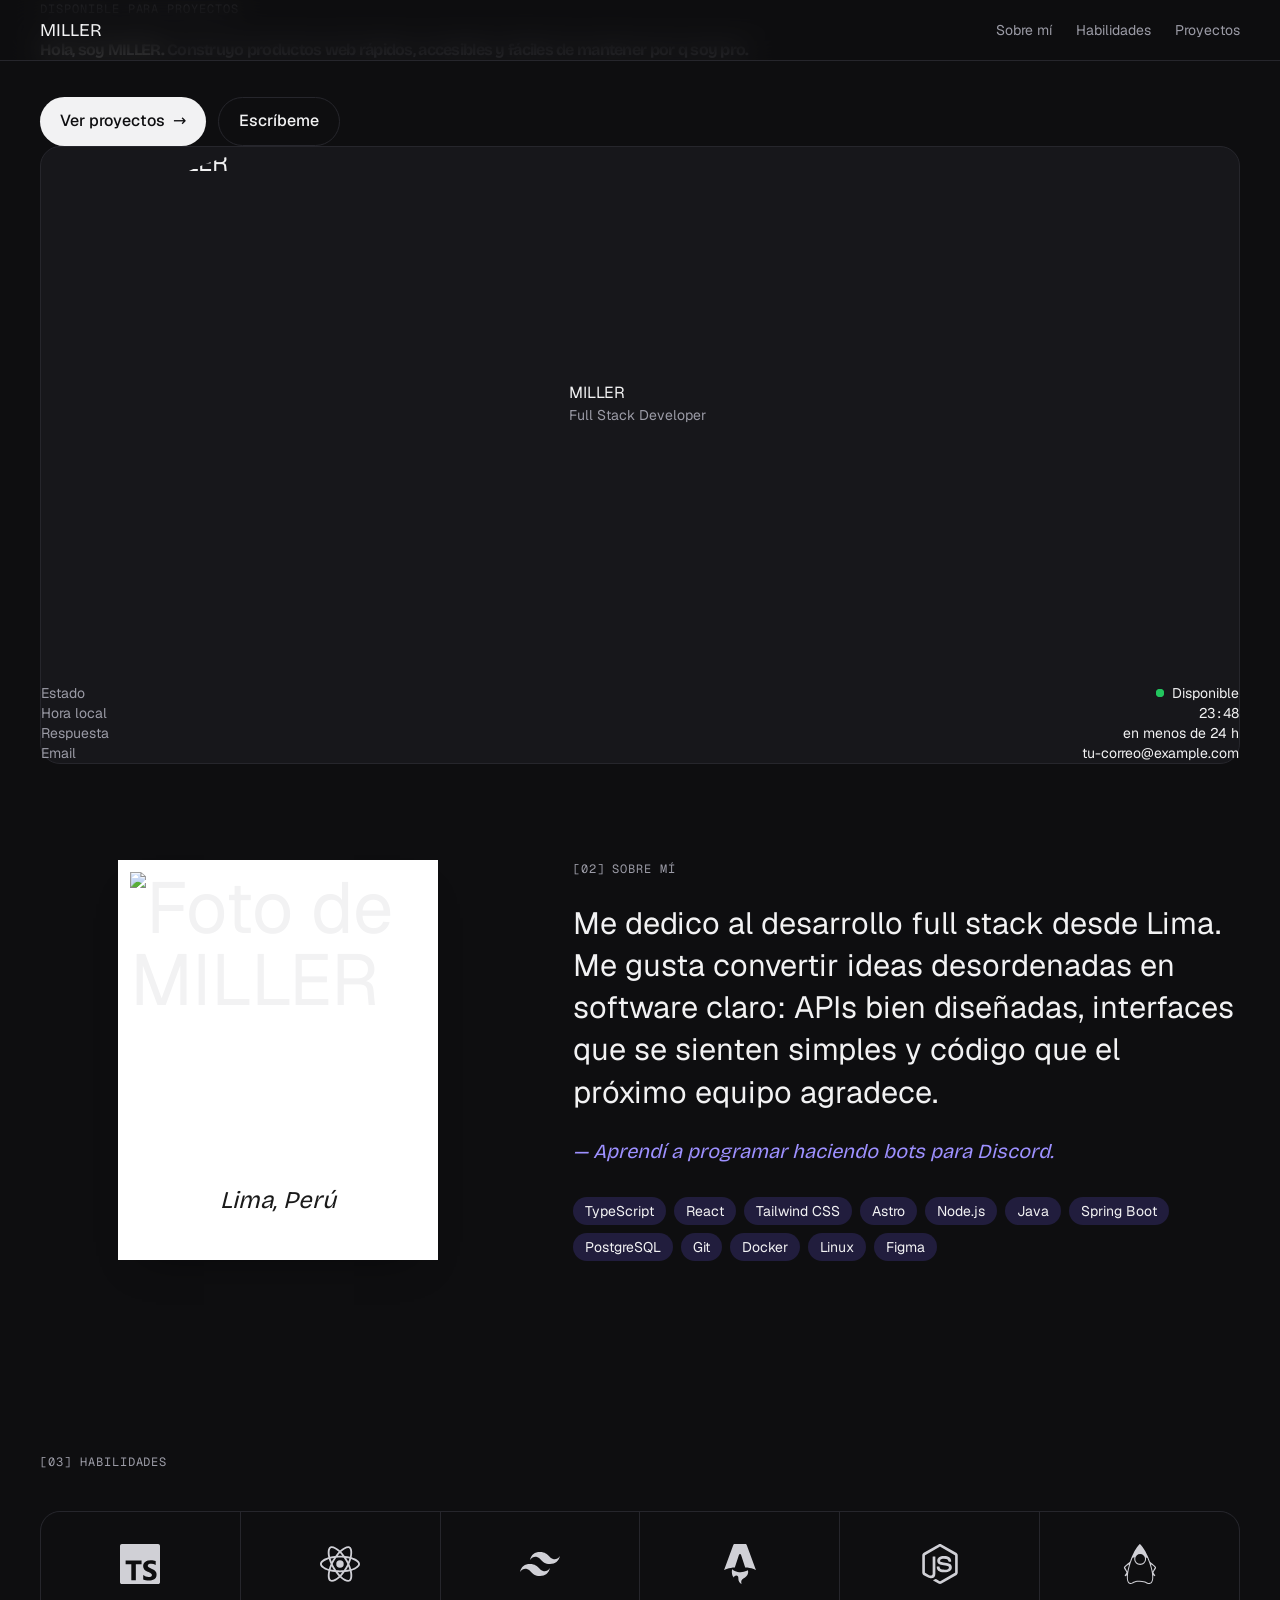
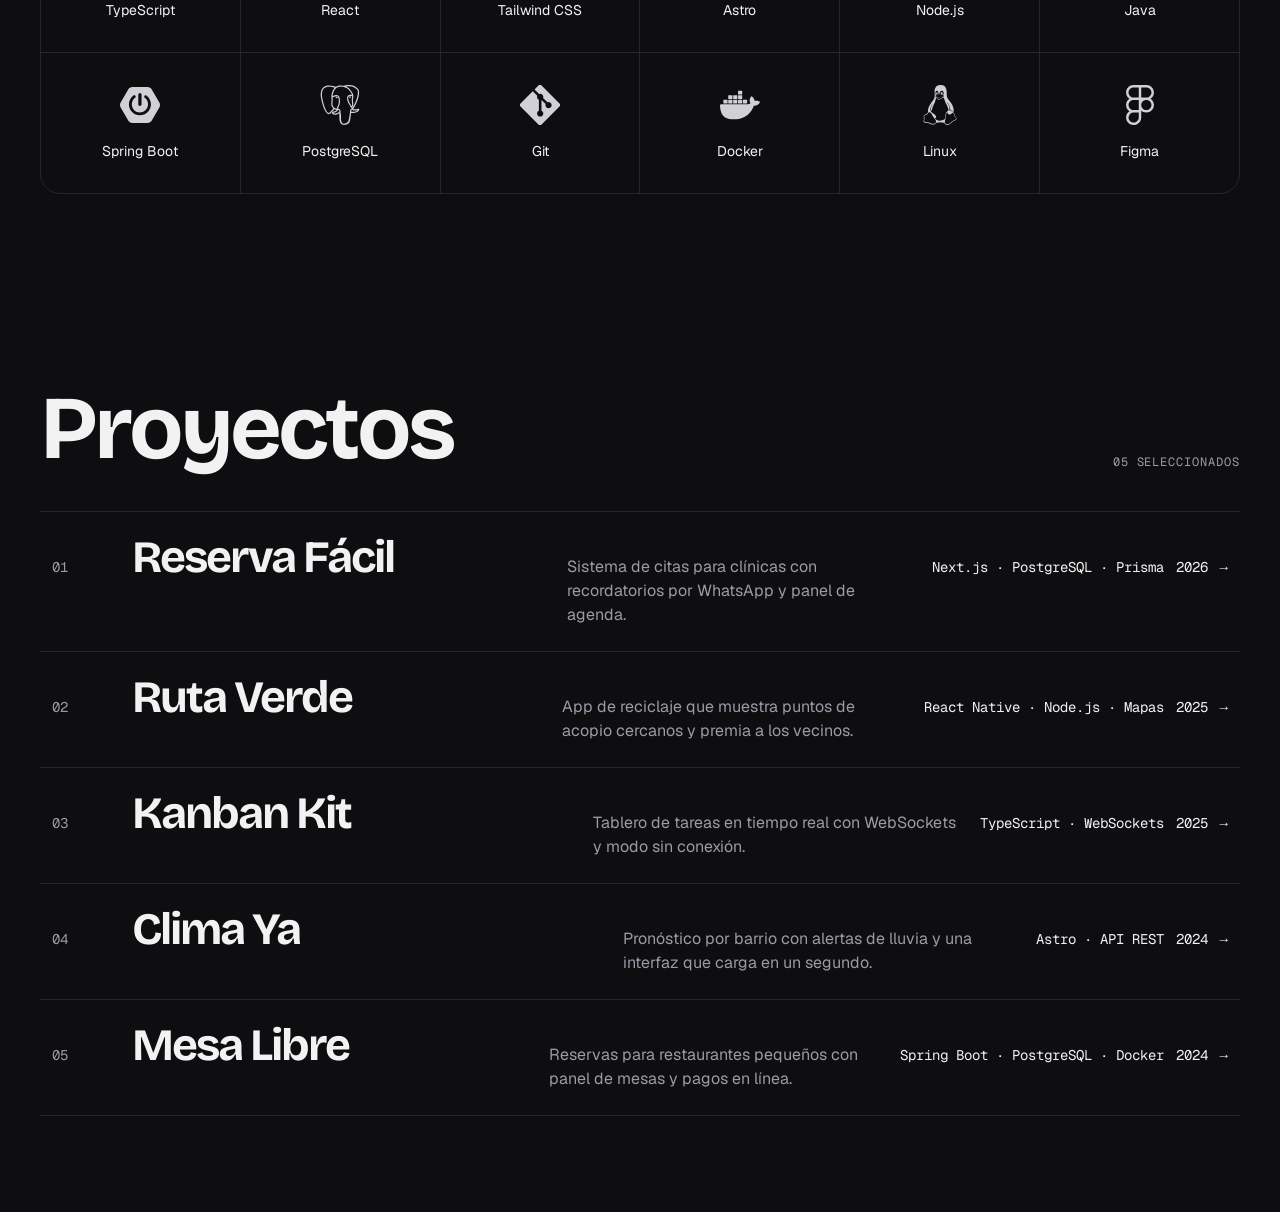
==== commit 87ccd171: "Estoy añadiendo mi seccion de proeyctos" ====
--- a/index.html
+++ b/index.html
@@ -15,13 +15,14 @@
 <header class="nav-glass fixed inset-x-0 top-0 z-40 border-b border-line">
   <nav class="flex items-center justify-between gap-6 px-5 py-4 md:px-10" aria-label="Principal">
     <a href="#hero" class="font-display text-lg">MILLER</a>
-    <ul class="hidden gap-6 text-sm sm:flex"><li><a href="#about" class="text-muted hover:text-ink">Sobre mí</a></li><li><a href="#skills" class="text-muted hover:text-ink">Habilidades</a></li></ul>
+    <ul class="hidden gap-6 text-sm sm:flex"><li><a href="#about" class="text-muted hover:text-ink">Sobre mí</a></li><li><a href="#skills" class="text-muted hover:text-ink">Habilidades</a></li><li><a href="#projects" class="text-muted hover:text-ink">Proyectos</a></li></ul>
   </nav>
 </header>
 <main id="main">
 <div data-include="sections/hero.html"><noscript><p class="px-5 py-4"><a class="underline" href="sections/hero.html">Hero</a></p></noscript></div>
 <div data-include="sections/about.html"><noscript><p class="px-5 py-4"><a class="underline" href="sections/about.html">Sobre mí</a></p></noscript></div>
 <div data-include="sections/skills.html"><noscript><p class="px-5 py-4"><a class="underline" href="sections/skills.html">Habilidades</a></p></noscript></div>
+<div data-include="sections/projects.html"><noscript><p class="px-5 py-4"><a class="underline" href="sections/projects.html">Proyectos</a></p></noscript></div>
 </main>
 </body>
 </html>
--- a/assets/css/styles.css
+++ b/assets/css/styles.css
@@ -1,2 +1,2 @@
 /*! tailwindcss v4.3.3 | MIT License | https://tailwindcss.com */
-@layer properties{@supports (((-webkit-hyphens:none)) and (not (margin-trim:inline))) or ((-moz-orient:inline) and (not (color:rgb(from red r g b)))){*,:before,:after,::backdrop{--tw-border-style:solid;--tw-leading:initial}}}@layer theme{:root,:host{--font-sans:-apple-system, BlinkMacSystemFont, "Segoe UI", Roboto, "Helvetica Neue", "Noto Sans", Arial, sans-serif, "Apple Color Emoji", "Segoe UI Emoji", "Segoe UI Symbol", "Noto Color Emoji";--spacing:.25rem;--text-sm:.875rem;--text-sm--line-height:calc(1.25 / .875);--text-lg:1.125rem;--text-lg--line-height:calc(1.75 / 1.125);--text-xl:1.25rem;--text-xl--line-height:calc(1.75 / 1.25);--text-2xl:1.5rem;--text-2xl--line-height:calc(2 / 1.5);--text-7xl:4.5rem;--text-7xl--line-height:1;--leading-snug:1.375;--default-font-family:var(--font-sans);--default-mono-font-family:var(--ff-mono)}}@layer base{*,:after,:before,::backdrop,::file-selector-button{box-sizing:border-box;border:0 solid;margin:0;padding:0}html,:host{-webkit-text-size-adjust:100%;tab-size:4;line-height:1.5;font-family:var(--default-font-family,-apple-system, BlinkMacSystemFont, "Segoe UI", Roboto, "Helvetica Neue", "Noto Sans", Arial, sans-serif, "Apple Color Emoji", "Segoe UI Emoji", "Segoe UI Symbol", "Noto Color Emoji");font-feature-settings:var(--default-font-feature-settings,normal);font-variation-settings:var(--default-font-variation-settings,normal);-webkit-tap-highlight-color:transparent}hr{height:0;color:inherit;border-top-width:1px}abbr:where([title]){text-decoration:underline dotted}h1,h2,h3,h4,h5,h6{font-size:inherit;font-weight:inherit}a{color:inherit;-webkit-text-decoration:inherit;text-decoration:inherit}b,strong{font-weight:bolder}code,kbd,samp,pre{font-family:var(--default-mono-font-family,ui-monospace, SFMono-Regular, Menlo, Monaco, Consolas, "Liberation Mono", "Courier New", monospace);font-feature-settings:var(--default-mono-font-feature-settings,normal);font-variation-settings:var(--default-mono-font-variation-settings,normal);font-size:1em}small{font-size:80%}sub,sup{vertical-align:baseline;font-size:75%;line-height:0;position:relative}sub{bottom:-.25em}sup{top:-.5em}table{text-indent:0;border-color:inherit;border-collapse:collapse}:-moz-focusring:where(:not(iframe)){outline:auto}progress{vertical-align:baseline}summary{display:list-item}ol,ul,menu{list-style:none}img,svg,video,canvas,audio,iframe,embed,object{vertical-align:middle;display:block}img,video{max-width:100%;height:auto}button,input,select,optgroup,textarea,::file-selector-button{font:inherit;font-feature-settings:inherit;font-variation-settings:inherit;letter-spacing:inherit;color:inherit;opacity:1;background-color:#0000;border-radius:0}:where(select:is([multiple],[size])) optgroup{font-weight:bolder}:where(select:is([multiple],[size])) optgroup option{padding-inline-start:20px}::file-selector-button{margin-inline-end:4px}::placeholder{opacity:1}@supports (not ((-webkit-appearance:-apple-pay-button))) or (contain-intrinsic-size:1px){::placeholder{color:currentColor;@supports (color:color-mix(in lab, red, red)){color:color-mix(in oklab, currentcolor 50%, transparent)}}}textarea{resize:vertical}::-webkit-search-decoration{-webkit-appearance:none}::-webkit-date-and-time-value{min-height:1lh;text-align:inherit}::-webkit-datetime-edit{display:inline-flex}::-webkit-datetime-edit-fields-wrapper{padding:0}::-webkit-datetime-edit,::-webkit-datetime-edit-year-field,::-webkit-datetime-edit-month-field,::-webkit-datetime-edit-day-field,::-webkit-datetime-edit-hour-field,::-webkit-datetime-edit-minute-field,::-webkit-datetime-edit-second-field,::-webkit-datetime-edit-millisecond-field,::-webkit-datetime-edit-meridiem-field{padding-block:0}::-webkit-calendar-picker-indicator{line-height:1}:-moz-ui-invalid{box-shadow:none}button,input:where([type=button],[type=reset],[type=submit]),::file-selector-button{appearance:button}::-webkit-inner-spin-button,::-webkit-outer-spin-button{height:auto}[hidden]:where(:not([hidden=until-found])){display:none!important}html{scroll-behavior:smooth}body{font-family:var(--ff-body);background:var(--bg);color:var(--ink)}::selection{background:var(--accent);color:var(--on-accent)}:focus-visible{outline:2px solid var(--accent);outline-offset:3px}}@layer components{.display{font-family:var(--ff-display);font-weight:var(--display-weight);letter-spacing:var(--display-tracking);text-transform:var(--display-case);line-height:var(--display-leading,.95);text-wrap:balance}.eyebrow{font-family:var(--ff-mono);letter-spacing:.08em;text-transform:uppercase;color:var(--muted);font-size:.75rem}.grain:before{content:"";pointer-events:none;z-index:50;opacity:calc(var(--grain,0) * .07);will-change:transform;contain:strict;background-image:url([data-uri]);background-size:96px 96px;position:fixed;inset:0}.nav-glass{background:var(--bg);@supports (color:color-mix(in lab, red, red)){background:color-mix(in oklab, var(--bg) 72%, transparent)}backdrop-filter:blur(14px)saturate(1.4)}.pulse-dot{background:#22c55e;border-radius:999px;width:.5rem;height:.5rem;display:inline-block;position:relative}.pulse-dot:after{content:"";border-radius:inherit;background:inherit;animation:1.8s cubic-bezier(0,0,.2,1) infinite gt-ping;position:absolute;inset:0}.marquee{overflow:hidden;mask-image:linear-gradient(90deg,#0000,#000 8% 92%,#0000)}.marquee-track{width:max-content;animation:gt-marquee var(--speed,40s) linear infinite;display:flex}.marquee-track.reverse{animation-direction:reverse}.marquee:hover .marquee-track{animation-play-state:paused}.rotator{vertical-align:bottom;display:inline-grid;overflow:hidden}.rotator>span{animation:7.5s infinite gt-rot3;animation-delay:calc(var(--i) * 2.5s);opacity:0;grid-area:1/1}.roll{height:1.25em;line-height:1.25em;display:inline-flex;overflow:hidden}.roll>span{flex-direction:column;transition:transform .35s cubic-bezier(.2,.8,.2,1);display:flex}.roll:hover>span,.roll:focus-visible>span{transform:translateY(-50%)}.stack>*{top:calc(5rem + var(--i,0) * 1.5rem);position:sticky}.btn{border-radius:999px;align-items:center;gap:.5rem;padding:.7rem 1.25rem;font-weight:500;transition:transform .2s,background-color .2s,color .2s;display:inline-flex}.btn:hover{transform:translateY(-1px)}.btn-primary{background:var(--ink);color:var(--bg)}.btn-ghost{border:1px solid var(--line);color:var(--ink)}.btn-ghost:hover{border-color:var(--ink)}.chip{border:1px solid var(--line);border-radius:999px;align-items:center;padding:.25rem .75rem;font-size:.875rem;display:inline-flex}.card{background:var(--bg-2);border:1px solid var(--line);border-radius:var(--radius)}.pill-available{background:var(--accent-soft);color:var(--ink);border-radius:999px;align-items:center;gap:.5rem;padding:.35rem .85rem;font-size:.875rem;display:inline-flex}.dots-bg{background-image:radial-gradient(var(--line) 1px, transparent 1px);background-size:22px 22px}.grid-bg{background-image:linear-gradient(var(--line) 1px, transparent 1px), linear-gradient(90deg, var(--line) 1px, transparent 1px);background-size:48px 48px}.polaroid{background:#fff;padding:.75rem .75rem 2.75rem;transform:rotate(-3deg);box-shadow:0 20px 40px -24px #00000073}.contrib{grid-template-rows:repeat(7,.7rem);grid-auto-columns:.7rem;grid-auto-flow:column;gap:3px;display:grid}.contrib>i{background:var(--accent);border-radius:2px;@supports (color:color-mix(in lab, red, red)){background:color-mix(in oklab, var(--accent) calc(var(--l,0) * 25%), var(--bg-2))}}.caret{vertical-align:text-bottom;background:var(--accent);width:.6ch;height:1.1em;display:inline-block}.autotabs-panels{gap:1.5rem;display:grid}.brand-hover{transition:color .25s}.brand-hover:hover,.group:hover .brand-hover{color:var(--brand,var(--accent))}.outline-text{color:#0000;-webkit-text-stroke:1.5px var(--ink)}.tabs>input{opacity:0;pointer-events:none;position:absolute}.tabs .tab-panel{display:none}.tabs .tab-label{cursor:pointer;color:var(--muted);border-color:#0000}.tabs>input:focus-visible+.tab-label{outline:2px solid var(--accent);outline-offset:3px}.tabs>input:first-of-type:checked~.tab-panels>.tab-panel:first-child,.tabs>input:nth-of-type(2):checked~.tab-panels>.tab-panel:nth-child(2),.tabs>input:nth-of-type(3):checked~.tab-panels>.tab-panel:nth-child(3),.tabs>input:nth-of-type(4):checked~.tab-panels>.tab-panel:nth-child(4),.tabs>input:nth-of-type(5):checked~.tab-panels>.tab-panel:nth-child(5),.tabs>input:nth-of-type(6):checked~.tab-panels>.tab-panel:nth-child(6){display:block}.tabs>input:checked+.tab-label{color:var(--ink);border-color:var(--accent)}.masonry{columns:1;column-gap:1rem}.masonry>*{break-inside:avoid;margin-bottom:1rem}@media (width>=40rem){.masonry{columns:2}}@media (width>=64rem){.masonry{columns:3}}.snap-row{scroll-snap-type:x mandatory;scrollbar-width:thin;grid-auto-columns:min(85%,26rem);grid-auto-flow:column;gap:1rem;padding-bottom:1rem;display:grid;overflow-x:auto}.snap-row>*{scroll-snap-align:start}.peek{position:relative}.peek-img{pointer-events:none;opacity:0;z-index:10;width:16rem;transition:opacity .25s,transform .35s cubic-bezier(.2,.8,.2,1);position:absolute;top:50%;right:8%;transform:translateY(-50%)rotate(-4deg)scale(.9)}.peek:hover .peek-img,.peek:focus-within .peek-img{opacity:1;transform:translateY(-50%)rotate(-2deg)scale(1)}.browser{border:1px solid var(--line);border-radius:var(--radius);background:var(--bg);overflow:hidden}.browser-bar{border-bottom:1px solid var(--line);background:var(--bg-2);align-items:center;gap:.4rem;padding:.6rem .8rem;display:flex}.browser-bar>i{background:var(--line);border-radius:999px;width:.6rem;height:.6rem}.flip{perspective:1000px}.flip-inner{transform-style:preserve-3d;transition:transform .6s cubic-bezier(.2,.8,.2,1);display:grid}.flip-inner>*{backface-visibility:hidden;grid-area:1/1}.flip-back,.flip:hover .flip-inner,.flip:focus-within .flip-inner{transform:rotateY(180deg)}.sticky-note{color:#1c1917;background:#fde68a;transform:rotate(-2deg);box-shadow:0 18px 30px -18px #00000080}.word{white-space:nowrap;display:inline-block}.sr-only{clip:rect(0, 0, 0, 0);white-space:nowrap;border:0;width:1px;height:1px;margin:-1px;padding:0;position:absolute;overflow:hidden}}@layer utilities{.sr-only{clip-path:inset(50%);white-space:nowrap;border-width:0;width:1px;height:1px;margin:-1px;padding:0;position:absolute;overflow:hidden}.fixed{position:fixed}.inset-x-0{inset-inline:0}.top-0{top:0}.z-40{z-index:40}.mx-auto{margin-inline:auto}.mt-1{margin-top:var(--spacing)}.mt-4{margin-top:calc(var(--spacing) * 4)}.mt-6{margin-top:calc(var(--spacing) * 6)}.mt-8{margin-top:calc(var(--spacing) * 8)}.mt-10{margin-top:calc(var(--spacing) * 10)}.flex{display:flex}.grid{display:grid}.hidden{display:none}.aspect-square{aspect-ratio:1}.h-10{height:calc(var(--spacing) * 10)}.w-10{width:calc(var(--spacing) * 10)}.w-64{width:calc(var(--spacing) * 64)}.w-full{width:100%}.grid-cols-2{grid-template-columns:repeat(2,minmax(0,1fr))}.flex-col{flex-direction:column}.flex-wrap{flex-wrap:wrap}.items-center{align-items:center}.justify-between{justify-content:space-between}.gap-2{gap:calc(var(--spacing) * 2)}.gap-4{gap:calc(var(--spacing) * 4)}.gap-6{gap:calc(var(--spacing) * 6)}.gap-14{gap:calc(var(--spacing) * 14)}.gap-px{gap:1px}.overflow-hidden{overflow:hidden}.rounded-full{border-radius:3.40282e38px}.rounded-theme{border-radius:var(--radius)}.border{border-style:var(--tw-border-style);border-width:1px}.border-t{border-top-style:var(--tw-border-style);border-top-width:1px}.border-b{border-bottom-style:var(--tw-border-style);border-bottom-width:1px}.border-line{border-color:var(--line)}.bg-accent-soft{background-color:var(--accent-soft)}.bg-bg{background-color:var(--bg)}.bg-line{background-color:var(--line)}.object-cover{object-fit:cover}.px-3{padding-inline:calc(var(--spacing) * 3)}.px-4{padding-inline:calc(var(--spacing) * 4)}.px-5{padding-inline:calc(var(--spacing) * 5)}.py-1{padding-block:var(--spacing)}.py-4{padding-block:calc(var(--spacing) * 4)}.py-8{padding-block:calc(var(--spacing) * 8)}.py-24{padding-block:calc(var(--spacing) * 24)}.pt-6{padding-top:calc(var(--spacing) * 6)}.pt-28{padding-top:calc(var(--spacing) * 28)}.pb-16{padding-bottom:calc(var(--spacing) * 16)}.text-center{text-align:center}.font-display{font-family:var(--ff-display)}.font-mono{font-family:var(--ff-mono)}.text-2xl{font-size:var(--text-2xl);line-height:var(--tw-leading,var(--text-2xl--line-height))}.text-7xl{font-size:var(--text-7xl);line-height:var(--tw-leading,var(--text-7xl--line-height))}.text-lg{font-size:var(--text-lg);line-height:var(--tw-leading,var(--text-lg--line-height))}.text-sm{font-size:var(--text-sm);line-height:var(--tw-leading,var(--text-sm--line-height))}.text-xl{font-size:var(--text-xl);line-height:var(--tw-leading,var(--text-xl--line-height))}.text-\[calc\(clamp\(3\.5rem\,15vw\,14rem\)\*var\(--display-scale\)\)\]{font-size:calc(clamp(3.5rem, 15vw, 14rem) * var(--display-scale))}.text-\[clamp\(1\.3rem\,2\.4vw\,2rem\)\]{font-size:clamp(1.3rem,2.4vw,2rem)}.leading-snug{--tw-leading:var(--leading-snug);line-height:var(--leading-snug)}.text-\[\#1a1a1a\]{color:#1a1a1a}.text-accent{color:var(--accent)}.text-ink-2{color:var(--ink-2)}.text-muted{color:var(--muted)}.italic{font-style:italic}.underline{text-decoration-line:underline}.antialiased{-webkit-font-smoothing:antialiased;-moz-osx-font-smoothing:grayscale}@media (hover:hover){.hover\:text-ink:hover{color:var(--ink)}}@media (width>=40rem){.sm\:flex{display:flex}.sm\:grid-cols-3{grid-template-columns:repeat(3,minmax(0,1fr))}}@media (width>=48rem){.md\:w-80{width:calc(var(--spacing) * 80)}.md\:px-10{padding-inline:calc(var(--spacing) * 10)}.md\:pt-36{padding-top:calc(var(--spacing) * 36)}}@media (width>=64rem){.lg\:grid-cols-6{grid-template-columns:repeat(6,minmax(0,1fr))}.lg\:grid-cols-\[1fr_1\.4fr\]{grid-template-columns:1fr 1.4fr}}}:root{--ease-out-gt:cubic-bezier(.2, .7, .2, 1)}@keyframes gt-ping{75%,to{opacity:0;transform:scale(2.4)}}@keyframes gt-marquee{to{transform:translate(-50%)}}@keyframes gt-rot3{0%{opacity:0;transform:translateY(100%)}4%,28%{opacity:1;transform:none}32%,to{opacity:0;transform:translateY(-100%)}}@keyframes gt-type{0%{width:0}}@keyframes gt-blink{50%{opacity:0}}@keyframes gt-bounce{50%{transform:translateY(6px)}}@keyframes gt-tab{0%{opacity:0}2%,31%{opacity:1}33.3%,to{opacity:0}}@keyframes gt-tabbar{0%{transform:scaleX(0)}33.3%{transform:scaleX(1)}33.31%,to{transform:scaleX(0)}}@keyframes gt-tablabel{0%,33.2%{color:var(--ink)}33.3%,to{color:var(--muted)}}@keyframes gt-spin{to{transform:rotate(360deg)}}@keyframes gt-spin-back{to{transform:rotate(-360deg)}}@media (prefers-reduced-motion:no-preference){.type{white-space:nowrap;vertical-align:bottom;width:calc(var(--n) * 1ch);animation:gt-type 1.2s steps(var(--n)) both;animation-delay:var(--d,0s);display:inline-block;overflow:hidden}.caret{animation:1s step-end infinite gt-blink}.bounce{animation:1.6s ease-in-out infinite gt-bounce}.autotabs-panels{gap:0}.autotabs-panels>*{opacity:0;animation:12s infinite gt-tab;animation-delay:calc(var(--i) * 4s);grid-area:1/1}.autotabs-bar{transform-origin:0;animation:12s linear infinite gt-tabbar;animation-delay:calc(var(--i) * 4s);transform:scaleX(0)}.autotabs-label{color:var(--muted);animation:12s infinite gt-tablabel;animation-delay:calc(var(--i) * 4s)}.orbit{animation:gt-spin var(--speed,40s) linear infinite}.spin{animation:24s linear infinite gt-spin}.orbit>*>*{animation:gt-spin-back var(--speed,40s) linear infinite}.io .reveal,.io .split>.w,.io .split .c{opacity:0;transition:opacity .7s var(--ease-out-gt), transform .7s var(--ease-out-gt);transition-delay:min(calc(var(--i,0) * 55ms), .9s);transform:translateY(28px)}.io .split>.w,.io .split .c{display:inline-block}.io .reveal.is-visible,.io .split.is-visible>.w,.io .split.is-visible .c{opacity:1;transform:none}.io .ink>.w{color:var(--line);transition:color .6s;transition-delay:min(calc(var(--i,0) * 45ms), 1.2s)}.io .ink.is-visible>.w{color:var(--ink)}.io .img-settle{transition:transform 1.2s var(--ease-out-gt);transform:scale(1.08)}.io .img-settle.is-visible{transform:none}.io .fill-bar{transform-origin:0;transition:transform 1s var(--ease-out-gt) .15s;transform:scaleX(0)}.io .fill-bar.is-visible{transform:none}.io-instant .reveal,.io-instant .split>.w,.io-instant .split .c,.io-instant .ink>.w,.io-instant .img-settle,.io-instant .fill-bar{transition:none!important}}@media (prefers-reduced-motion:reduce){.flip-inner{display:block;transform:none!important}.flip-inner>*{backface-visibility:visible}.flip-back{margin-top:.75rem;transform:none}.marquee-track{flex-wrap:wrap;width:auto;animation:none}.marquee-track [aria-hidden=true]{display:none}.rotator>span{opacity:0;animation:none}.rotator>span:first-child{opacity:1}.pulse-dot:after{animation:none}html{scroll-behavior:auto}}@property --tw-border-style{syntax:"*";inherits:false;initial-value:solid}@property --tw-leading{syntax:"*";inherits:false}
+@layer properties{@supports (((-webkit-hyphens:none)) and (not (margin-trim:inline))) or ((-moz-orient:inline) and (not (color:rgb(from red r g b)))){*,:before,:after,::backdrop{--tw-border-style:solid;--tw-leading:initial;--tw-translate-x:0;--tw-translate-y:0;--tw-translate-z:0}}}@layer theme{:root,:host{--font-sans:-apple-system, BlinkMacSystemFont, "Segoe UI", Roboto, "Helvetica Neue", "Noto Sans", Arial, sans-serif, "Apple Color Emoji", "Segoe UI Emoji", "Segoe UI Symbol", "Noto Color Emoji";--spacing:.25rem;--container-xl:36rem;--text-sm:.875rem;--text-sm--line-height:calc(1.25 / .875);--text-lg:1.125rem;--text-lg--line-height:calc(1.75 / 1.125);--text-xl:1.25rem;--text-xl--line-height:calc(1.75 / 1.25);--text-2xl:1.5rem;--text-2xl--line-height:calc(2 / 1.5);--text-7xl:4.5rem;--text-7xl--line-height:1;--leading-snug:1.375;--default-transition-duration:.15s;--default-transition-timing-function:cubic-bezier(.4, 0, .2, 1);--default-font-family:var(--font-sans);--default-mono-font-family:var(--ff-mono)}}@layer base{*,:after,:before,::backdrop,::file-selector-button{box-sizing:border-box;border:0 solid;margin:0;padding:0}html,:host{-webkit-text-size-adjust:100%;tab-size:4;line-height:1.5;font-family:var(--default-font-family,-apple-system, BlinkMacSystemFont, "Segoe UI", Roboto, "Helvetica Neue", "Noto Sans", Arial, sans-serif, "Apple Color Emoji", "Segoe UI Emoji", "Segoe UI Symbol", "Noto Color Emoji");font-feature-settings:var(--default-font-feature-settings,normal);font-variation-settings:var(--default-font-variation-settings,normal);-webkit-tap-highlight-color:transparent}hr{height:0;color:inherit;border-top-width:1px}abbr:where([title]){text-decoration:underline dotted}h1,h2,h3,h4,h5,h6{font-size:inherit;font-weight:inherit}a{color:inherit;-webkit-text-decoration:inherit;text-decoration:inherit}b,strong{font-weight:bolder}code,kbd,samp,pre{font-family:var(--default-mono-font-family,ui-monospace, SFMono-Regular, Menlo, Monaco, Consolas, "Liberation Mono", "Courier New", monospace);font-feature-settings:var(--default-mono-font-feature-settings,normal);font-variation-settings:var(--default-mono-font-variation-settings,normal);font-size:1em}small{font-size:80%}sub,sup{vertical-align:baseline;font-size:75%;line-height:0;position:relative}sub{bottom:-.25em}sup{top:-.5em}table{text-indent:0;border-color:inherit;border-collapse:collapse}:-moz-focusring:where(:not(iframe)){outline:auto}progress{vertical-align:baseline}summary{display:list-item}ol,ul,menu{list-style:none}img,svg,video,canvas,audio,iframe,embed,object{vertical-align:middle;display:block}img,video{max-width:100%;height:auto}button,input,select,optgroup,textarea,::file-selector-button{font:inherit;font-feature-settings:inherit;font-variation-settings:inherit;letter-spacing:inherit;color:inherit;opacity:1;background-color:#0000;border-radius:0}:where(select:is([multiple],[size])) optgroup{font-weight:bolder}:where(select:is([multiple],[size])) optgroup option{padding-inline-start:20px}::file-selector-button{margin-inline-end:4px}::placeholder{opacity:1}@supports (not ((-webkit-appearance:-apple-pay-button))) or (contain-intrinsic-size:1px){::placeholder{color:currentColor;@supports (color:color-mix(in lab, red, red)){color:color-mix(in oklab, currentcolor 50%, transparent)}}}textarea{resize:vertical}::-webkit-search-decoration{-webkit-appearance:none}::-webkit-date-and-time-value{min-height:1lh;text-align:inherit}::-webkit-datetime-edit{display:inline-flex}::-webkit-datetime-edit-fields-wrapper{padding:0}::-webkit-datetime-edit,::-webkit-datetime-edit-year-field,::-webkit-datetime-edit-month-field,::-webkit-datetime-edit-day-field,::-webkit-datetime-edit-hour-field,::-webkit-datetime-edit-minute-field,::-webkit-datetime-edit-second-field,::-webkit-datetime-edit-millisecond-field,::-webkit-datetime-edit-meridiem-field{padding-block:0}::-webkit-calendar-picker-indicator{line-height:1}:-moz-ui-invalid{box-shadow:none}button,input:where([type=button],[type=reset],[type=submit]),::file-selector-button{appearance:button}::-webkit-inner-spin-button,::-webkit-outer-spin-button{height:auto}[hidden]:where(:not([hidden=until-found])){display:none!important}html{scroll-behavior:smooth}body{font-family:var(--ff-body);background:var(--bg);color:var(--ink)}::selection{background:var(--accent);color:var(--on-accent)}:focus-visible{outline:2px solid var(--accent);outline-offset:3px}}@layer components{.display{font-family:var(--ff-display);font-weight:var(--display-weight);letter-spacing:var(--display-tracking);text-transform:var(--display-case);line-height:var(--display-leading,.95);text-wrap:balance}.eyebrow{font-family:var(--ff-mono);letter-spacing:.08em;text-transform:uppercase;color:var(--muted);font-size:.75rem}.grain:before{content:"";pointer-events:none;z-index:50;opacity:calc(var(--grain,0) * .07);will-change:transform;contain:strict;background-image:url([data-uri]);background-size:96px 96px;position:fixed;inset:0}.nav-glass{background:var(--bg);@supports (color:color-mix(in lab, red, red)){background:color-mix(in oklab, var(--bg) 72%, transparent)}backdrop-filter:blur(14px)saturate(1.4)}.pulse-dot{background:#22c55e;border-radius:999px;width:.5rem;height:.5rem;display:inline-block;position:relative}.pulse-dot:after{content:"";border-radius:inherit;background:inherit;animation:1.8s cubic-bezier(0,0,.2,1) infinite gt-ping;position:absolute;inset:0}.marquee{overflow:hidden;mask-image:linear-gradient(90deg,#0000,#000 8% 92%,#0000)}.marquee-track{width:max-content;animation:gt-marquee var(--speed,40s) linear infinite;display:flex}.marquee-track.reverse{animation-direction:reverse}.marquee:hover .marquee-track{animation-play-state:paused}.rotator{vertical-align:bottom;display:inline-grid;overflow:hidden}.rotator>span{animation:7.5s infinite gt-rot3;animation-delay:calc(var(--i) * 2.5s);opacity:0;grid-area:1/1}.roll{height:1.25em;line-height:1.25em;display:inline-flex;overflow:hidden}.roll>span{flex-direction:column;transition:transform .35s cubic-bezier(.2,.8,.2,1);display:flex}.roll:hover>span,.roll:focus-visible>span{transform:translateY(-50%)}.stack>*{top:calc(5rem + var(--i,0) * 1.5rem);position:sticky}.btn{border-radius:999px;align-items:center;gap:.5rem;padding:.7rem 1.25rem;font-weight:500;transition:transform .2s,background-color .2s,color .2s;display:inline-flex}.btn:hover{transform:translateY(-1px)}.btn-primary{background:var(--ink);color:var(--bg)}.btn-ghost{border:1px solid var(--line);color:var(--ink)}.btn-ghost:hover{border-color:var(--ink)}.chip{border:1px solid var(--line);border-radius:999px;align-items:center;padding:.25rem .75rem;font-size:.875rem;display:inline-flex}.card{background:var(--bg-2);border:1px solid var(--line);border-radius:var(--radius)}.pill-available{background:var(--accent-soft);color:var(--ink);border-radius:999px;align-items:center;gap:.5rem;padding:.35rem .85rem;font-size:.875rem;display:inline-flex}.dots-bg{background-image:radial-gradient(var(--line) 1px, transparent 1px);background-size:22px 22px}.grid-bg{background-image:linear-gradient(var(--line) 1px, transparent 1px), linear-gradient(90deg, var(--line) 1px, transparent 1px);background-size:48px 48px}.polaroid{background:#fff;padding:.75rem .75rem 2.75rem;transform:rotate(-3deg);box-shadow:0 20px 40px -24px #00000073}.contrib{grid-template-rows:repeat(7,.7rem);grid-auto-columns:.7rem;grid-auto-flow:column;gap:3px;display:grid}.contrib>i{background:var(--accent);border-radius:2px;@supports (color:color-mix(in lab, red, red)){background:color-mix(in oklab, var(--accent) calc(var(--l,0) * 25%), var(--bg-2))}}.caret{vertical-align:text-bottom;background:var(--accent);width:.6ch;height:1.1em;display:inline-block}.autotabs-panels{gap:1.5rem;display:grid}.brand-hover{transition:color .25s}.brand-hover:hover,.group:hover .brand-hover{color:var(--brand,var(--accent))}.outline-text{color:#0000;-webkit-text-stroke:1.5px var(--ink)}.tabs>input{opacity:0;pointer-events:none;position:absolute}.tabs .tab-panel{display:none}.tabs .tab-label{cursor:pointer;color:var(--muted);border-color:#0000}.tabs>input:focus-visible+.tab-label{outline:2px solid var(--accent);outline-offset:3px}.tabs>input:first-of-type:checked~.tab-panels>.tab-panel:first-child,.tabs>input:nth-of-type(2):checked~.tab-panels>.tab-panel:nth-child(2),.tabs>input:nth-of-type(3):checked~.tab-panels>.tab-panel:nth-child(3),.tabs>input:nth-of-type(4):checked~.tab-panels>.tab-panel:nth-child(4),.tabs>input:nth-of-type(5):checked~.tab-panels>.tab-panel:nth-child(5),.tabs>input:nth-of-type(6):checked~.tab-panels>.tab-panel:nth-child(6){display:block}.tabs>input:checked+.tab-label{color:var(--ink);border-color:var(--accent)}.masonry{columns:1;column-gap:1rem}.masonry>*{break-inside:avoid;margin-bottom:1rem}@media (width>=40rem){.masonry{columns:2}}@media (width>=64rem){.masonry{columns:3}}.snap-row{scroll-snap-type:x mandatory;scrollbar-width:thin;grid-auto-columns:min(85%,26rem);grid-auto-flow:column;gap:1rem;padding-bottom:1rem;display:grid;overflow-x:auto}.snap-row>*{scroll-snap-align:start}.peek{position:relative}.peek-img{pointer-events:none;opacity:0;z-index:10;width:16rem;transition:opacity .25s,transform .35s cubic-bezier(.2,.8,.2,1);position:absolute;top:50%;right:8%;transform:translateY(-50%)rotate(-4deg)scale(.9)}.peek:hover .peek-img,.peek:focus-within .peek-img{opacity:1;transform:translateY(-50%)rotate(-2deg)scale(1)}.browser{border:1px solid var(--line);border-radius:var(--radius);background:var(--bg);overflow:hidden}.browser-bar{border-bottom:1px solid var(--line);background:var(--bg-2);align-items:center;gap:.4rem;padding:.6rem .8rem;display:flex}.browser-bar>i{background:var(--line);border-radius:999px;width:.6rem;height:.6rem}.flip{perspective:1000px}.flip-inner{transform-style:preserve-3d;transition:transform .6s cubic-bezier(.2,.8,.2,1);display:grid}.flip-inner>*{backface-visibility:hidden;grid-area:1/1}.flip-back,.flip:hover .flip-inner,.flip:focus-within .flip-inner{transform:rotateY(180deg)}.sticky-note{color:#1c1917;background:#fde68a;transform:rotate(-2deg);box-shadow:0 18px 30px -18px #00000080}.word{white-space:nowrap;display:inline-block}.sr-only{clip:rect(0, 0, 0, 0);white-space:nowrap;border:0;width:1px;height:1px;margin:-1px;padding:0;position:absolute;overflow:hidden}}@layer utilities{.sr-only{clip-path:inset(50%);white-space:nowrap;border-width:0;width:1px;height:1px;margin:-1px;padding:0;position:absolute;overflow:hidden}.fixed{position:fixed}.inset-x-0{inset-inline:0}.top-0{top:0}.z-40{z-index:40}.mx-auto{margin-inline:auto}.mt-1{margin-top:var(--spacing)}.mt-2{margin-top:calc(var(--spacing) * 2)}.mt-4{margin-top:calc(var(--spacing) * 4)}.mt-6{margin-top:calc(var(--spacing) * 6)}.mt-8{margin-top:calc(var(--spacing) * 8)}.mt-10{margin-top:calc(var(--spacing) * 10)}.block{display:block}.flex{display:flex}.grid{display:grid}.hidden{display:none}.aspect-square{aspect-ratio:1}.h-10{height:calc(var(--spacing) * 10)}.w-10{width:calc(var(--spacing) * 10)}.w-64{width:calc(var(--spacing) * 64)}.w-full{width:100%}.max-w-xl{max-width:var(--container-xl)}.grid-cols-2{grid-template-columns:repeat(2,minmax(0,1fr))}.grid-cols-\[3rem_1fr_auto\]{grid-template-columns:3rem 1fr auto}.flex-col{flex-direction:column}.flex-wrap{flex-wrap:wrap}.items-baseline{align-items:baseline}.items-center{align-items:center}.items-end{align-items:flex-end}.justify-between{justify-content:space-between}.gap-2{gap:calc(var(--spacing) * 2)}.gap-3{gap:calc(var(--spacing) * 3)}.gap-4{gap:calc(var(--spacing) * 4)}.gap-6{gap:calc(var(--spacing) * 6)}.gap-14{gap:calc(var(--spacing) * 14)}.gap-px{gap:1px}.overflow-hidden{overflow:hidden}.rounded-full{border-radius:3.40282e38px}.rounded-theme{border-radius:var(--radius)}.border{border-style:var(--tw-border-style);border-width:1px}.border-t{border-top-style:var(--tw-border-style);border-top-width:1px}.border-b{border-bottom-style:var(--tw-border-style);border-bottom-width:1px}.border-line{border-color:var(--line)}.bg-accent-soft{background-color:var(--accent-soft)}.bg-bg{background-color:var(--bg)}.bg-line{background-color:var(--line)}.object-cover{object-fit:cover}.px-3{padding-inline:calc(var(--spacing) * 3)}.px-4{padding-inline:calc(var(--spacing) * 4)}.px-5{padding-inline:calc(var(--spacing) * 5)}.py-1{padding-block:var(--spacing)}.py-4{padding-block:calc(var(--spacing) * 4)}.py-6{padding-block:calc(var(--spacing) * 6)}.py-8{padding-block:calc(var(--spacing) * 8)}.py-24{padding-block:calc(var(--spacing) * 24)}.pt-6{padding-top:calc(var(--spacing) * 6)}.pt-28{padding-top:calc(var(--spacing) * 28)}.pb-16{padding-bottom:calc(var(--spacing) * 16)}.text-center{text-align:center}.font-display{font-family:var(--ff-display)}.font-mono{font-family:var(--ff-mono)}.text-2xl{font-size:var(--text-2xl);line-height:var(--tw-leading,var(--text-2xl--line-height))}.text-7xl{font-size:var(--text-7xl);line-height:var(--tw-leading,var(--text-7xl--line-height))}.text-lg{font-size:var(--text-lg);line-height:var(--tw-leading,var(--text-lg--line-height))}.text-sm{font-size:var(--text-sm);line-height:var(--tw-leading,var(--text-sm--line-height))}.text-xl{font-size:var(--text-xl);line-height:var(--tw-leading,var(--text-xl--line-height))}.text-\[calc\(clamp\(1\.6rem\,3\.5vw\,2\.8rem\)\*var\(--display-scale\)\)\]{font-size:calc(clamp(1.6rem, 3.5vw, 2.8rem) * var(--display-scale))}.text-\[calc\(clamp\(2\.5rem\,7vw\,6rem\)\*var\(--display-scale\)\)\]{font-size:calc(clamp(2.5rem, 7vw, 6rem) * var(--display-scale))}.text-\[calc\(clamp\(3\.5rem\,15vw\,14rem\)\*var\(--display-scale\)\)\]{font-size:calc(clamp(3.5rem, 15vw, 14rem) * var(--display-scale))}.text-\[clamp\(1\.3rem\,2\.4vw\,2rem\)\]{font-size:clamp(1.3rem,2.4vw,2rem)}.leading-snug{--tw-leading:var(--leading-snug);line-height:var(--leading-snug)}.text-\[\#1a1a1a\]{color:#1a1a1a}.text-accent{color:var(--accent)}.text-ink-2{color:var(--ink-2)}.text-muted{color:var(--muted)}.italic{font-style:italic}.underline{text-decoration-line:underline}.antialiased{-webkit-font-smoothing:antialiased;-moz-osx-font-smoothing:grayscale}.transition-colors{transition-property:color,background-color,border-color,outline-color,text-decoration-color,fill,stroke,--tw-gradient-from,--tw-gradient-via,--tw-gradient-to;transition-timing-function:var(--tw-ease,var(--default-transition-timing-function));transition-duration:var(--tw-duration,var(--default-transition-duration))}.transition-transform{transition-property:transform,translate,scale,rotate;transition-timing-function:var(--tw-ease,var(--default-transition-timing-function));transition-duration:var(--tw-duration,var(--default-transition-duration))}@media (hover:hover){.group-hover\:translate-x-1:is(:where(.group):hover *){--tw-translate-x:var(--spacing);translate:var(--tw-translate-x) var(--tw-translate-y)}.group-hover\:bg-accent-soft:is(:where(.group):hover *){background-color:var(--accent-soft)}.hover\:text-ink:hover{color:var(--ink)}}@media (width>=40rem){.sm\:flex{display:flex}.sm\:grid-cols-3{grid-template-columns:repeat(3,minmax(0,1fr))}}@media (width>=48rem){.md\:block{display:block}.md\:hidden{display:none}.md\:w-80{width:calc(var(--spacing) * 80)}.md\:grid-cols-\[4rem_1\.2fr_1fr_auto\]{grid-template-columns:4rem 1.2fr 1fr auto}.md\:px-3{padding-inline:calc(var(--spacing) * 3)}.md\:px-10{padding-inline:calc(var(--spacing) * 10)}.md\:pt-36{padding-top:calc(var(--spacing) * 36)}}@media (width>=64rem){.lg\:inline{display:inline}.lg\:grid-cols-6{grid-template-columns:repeat(6,minmax(0,1fr))}.lg\:grid-cols-\[1fr_1\.4fr\]{grid-template-columns:1fr 1.4fr}}}:root{--ease-out-gt:cubic-bezier(.2, .7, .2, 1)}@keyframes gt-ping{75%,to{opacity:0;transform:scale(2.4)}}@keyframes gt-marquee{to{transform:translate(-50%)}}@keyframes gt-rot3{0%{opacity:0;transform:translateY(100%)}4%,28%{opacity:1;transform:none}32%,to{opacity:0;transform:translateY(-100%)}}@keyframes gt-type{0%{width:0}}@keyframes gt-blink{50%{opacity:0}}@keyframes gt-bounce{50%{transform:translateY(6px)}}@keyframes gt-tab{0%{opacity:0}2%,31%{opacity:1}33.3%,to{opacity:0}}@keyframes gt-tabbar{0%{transform:scaleX(0)}33.3%{transform:scaleX(1)}33.31%,to{transform:scaleX(0)}}@keyframes gt-tablabel{0%,33.2%{color:var(--ink)}33.3%,to{color:var(--muted)}}@keyframes gt-spin{to{transform:rotate(360deg)}}@keyframes gt-spin-back{to{transform:rotate(-360deg)}}@media (prefers-reduced-motion:no-preference){.type{white-space:nowrap;vertical-align:bottom;width:calc(var(--n) * 1ch);animation:gt-type 1.2s steps(var(--n)) both;animation-delay:var(--d,0s);display:inline-block;overflow:hidden}.caret{animation:1s step-end infinite gt-blink}.bounce{animation:1.6s ease-in-out infinite gt-bounce}.autotabs-panels{gap:0}.autotabs-panels>*{opacity:0;animation:12s infinite gt-tab;animation-delay:calc(var(--i) * 4s);grid-area:1/1}.autotabs-bar{transform-origin:0;animation:12s linear infinite gt-tabbar;animation-delay:calc(var(--i) * 4s);transform:scaleX(0)}.autotabs-label{color:var(--muted);animation:12s infinite gt-tablabel;animation-delay:calc(var(--i) * 4s)}.orbit{animation:gt-spin var(--speed,40s) linear infinite}.spin{animation:24s linear infinite gt-spin}.orbit>*>*{animation:gt-spin-back var(--speed,40s) linear infinite}.io .reveal,.io .split>.w,.io .split .c{opacity:0;transition:opacity .7s var(--ease-out-gt), transform .7s var(--ease-out-gt);transition-delay:min(calc(var(--i,0) * 55ms), .9s);transform:translateY(28px)}.io .split>.w,.io .split .c{display:inline-block}.io .reveal.is-visible,.io .split.is-visible>.w,.io .split.is-visible .c{opacity:1;transform:none}.io .ink>.w{color:var(--line);transition:color .6s;transition-delay:min(calc(var(--i,0) * 45ms), 1.2s)}.io .ink.is-visible>.w{color:var(--ink)}.io .img-settle{transition:transform 1.2s var(--ease-out-gt);transform:scale(1.08)}.io .img-settle.is-visible{transform:none}.io .fill-bar{transform-origin:0;transition:transform 1s var(--ease-out-gt) .15s;transform:scaleX(0)}.io .fill-bar.is-visible{transform:none}.io-instant .reveal,.io-instant .split>.w,.io-instant .split .c,.io-instant .ink>.w,.io-instant .img-settle,.io-instant .fill-bar{transition:none!important}}@media (prefers-reduced-motion:reduce){.flip-inner{display:block;transform:none!important}.flip-inner>*{backface-visibility:visible}.flip-back{margin-top:.75rem;transform:none}.marquee-track{flex-wrap:wrap;width:auto;animation:none}.marquee-track [aria-hidden=true]{display:none}.rotator>span{opacity:0;animation:none}.rotator>span:first-child{opacity:1}.pulse-dot:after{animation:none}html{scroll-behavior:auto}}@property --tw-border-style{syntax:"*";inherits:false;initial-value:solid}@property --tw-leading{syntax:"*";inherits:false}@property --tw-translate-x{syntax:"*";inherits:false;initial-value:0}@property --tw-translate-y{syntax:"*";inherits:false;initial-value:0}@property --tw-translate-z{syntax:"*";inherits:false;initial-value:0}
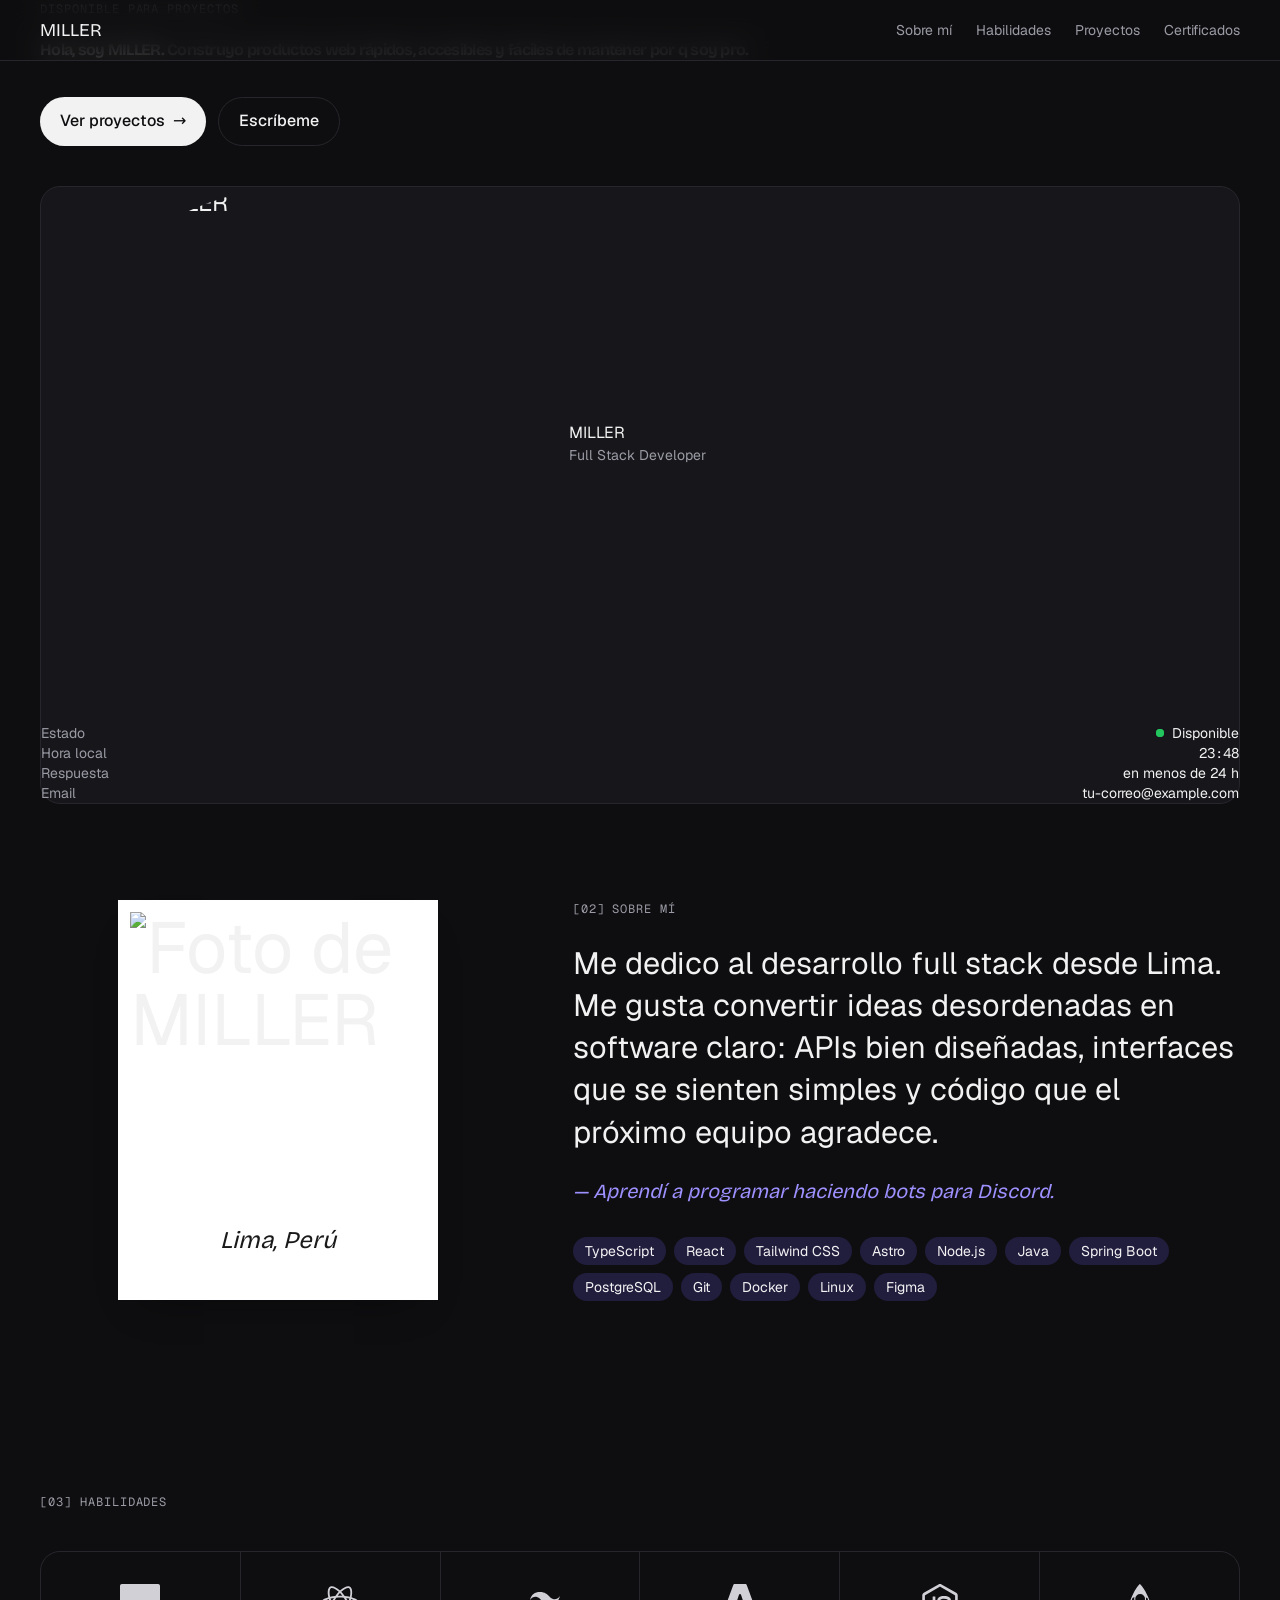
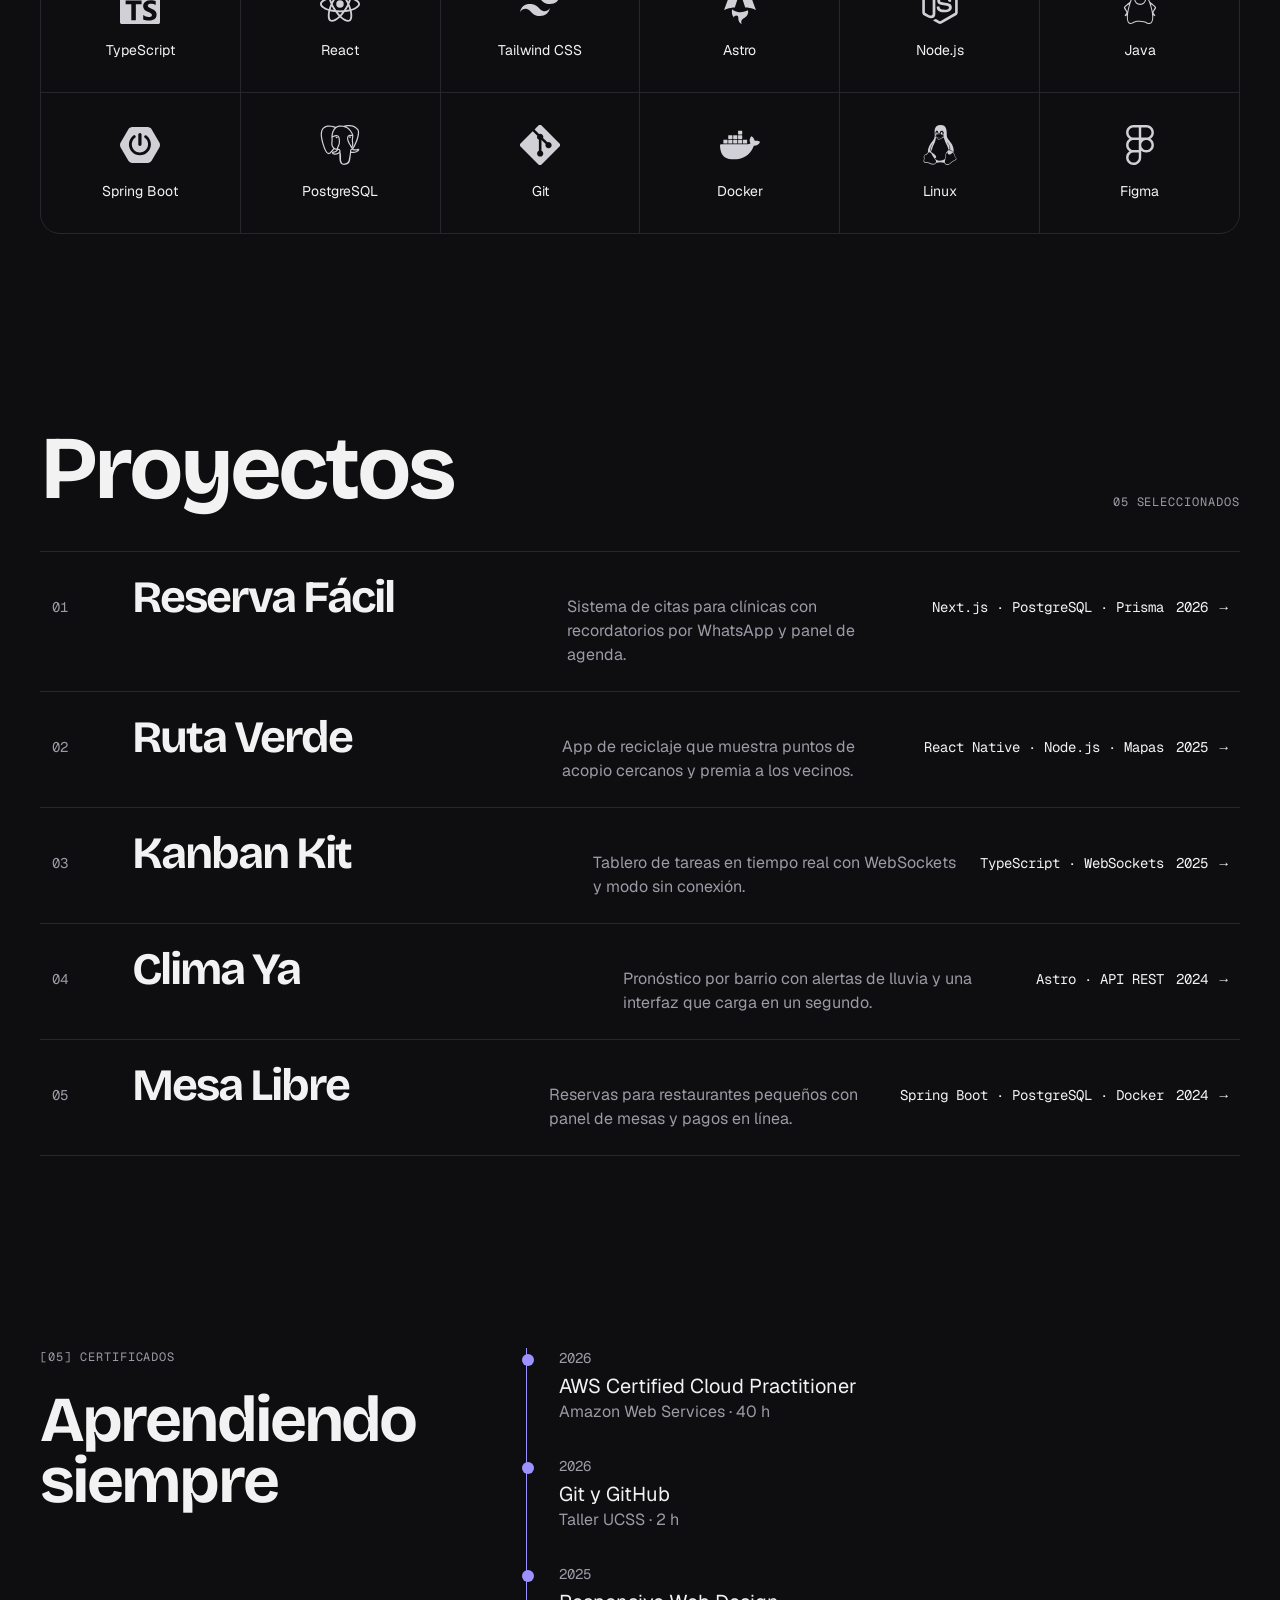
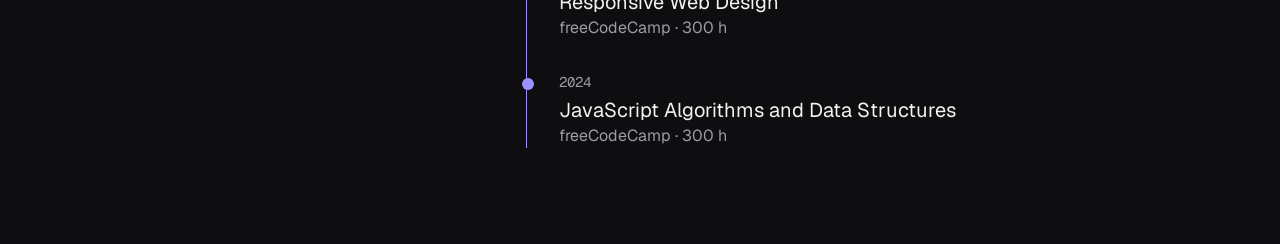
==== commit be74a82b: "estoy añadiendo mi seccion de certificsdos" ====
--- a/index.html
+++ b/index.html
@@ -15,7 +15,7 @@
 <header class="nav-glass fixed inset-x-0 top-0 z-40 border-b border-line">
   <nav class="flex items-center justify-between gap-6 px-5 py-4 md:px-10" aria-label="Principal">
     <a href="#hero" class="font-display text-lg">MILLER</a>
-    <ul class="hidden gap-6 text-sm sm:flex"><li><a href="#about" class="text-muted hover:text-ink">Sobre mí</a></li><li><a href="#skills" class="text-muted hover:text-ink">Habilidades</a></li><li><a href="#projects" class="text-muted hover:text-ink">Proyectos</a></li></ul>
+    <ul class="hidden gap-6 text-sm sm:flex"><li><a href="#about" class="text-muted hover:text-ink">Sobre mí</a></li><li><a href="#skills" class="text-muted hover:text-ink">Habilidades</a></li><li><a href="#projects" class="text-muted hover:text-ink">Proyectos</a></li><li><a href="#certificates" class="text-muted hover:text-ink">Certificados</a></li></ul>
   </nav>
 </header>
 <main id="main">
@@ -23,6 +23,7 @@
 <div data-include="sections/about.html"><noscript><p class="px-5 py-4"><a class="underline" href="sections/about.html">Sobre mí</a></p></noscript></div>
 <div data-include="sections/skills.html"><noscript><p class="px-5 py-4"><a class="underline" href="sections/skills.html">Habilidades</a></p></noscript></div>
 <div data-include="sections/projects.html"><noscript><p class="px-5 py-4"><a class="underline" href="sections/projects.html">Proyectos</a></p></noscript></div>
+<div data-include="sections/certificates.html"><noscript><p class="px-5 py-4"><a class="underline" href="sections/certificates.html">Certificados</a></p></noscript></div>
 </main>
 </body>
 </html>
--- a/assets/css/styles.css
+++ b/assets/css/styles.css
@@ -1,2 +1,2 @@
 /*! tailwindcss v4.3.3 | MIT License | https://tailwindcss.com */
-@layer properties{@supports (((-webkit-hyphens:none)) and (not (margin-trim:inline))) or ((-moz-orient:inline) and (not (color:rgb(from red r g b)))){*,:before,:after,::backdrop{--tw-border-style:solid;--tw-leading:initial;--tw-translate-x:0;--tw-translate-y:0;--tw-translate-z:0}}}@layer theme{:root,:host{--font-sans:-apple-system, BlinkMacSystemFont, "Segoe UI", Roboto, "Helvetica Neue", "Noto Sans", Arial, sans-serif, "Apple Color Emoji", "Segoe UI Emoji", "Segoe UI Symbol", "Noto Color Emoji";--spacing:.25rem;--container-xl:36rem;--text-sm:.875rem;--text-sm--line-height:calc(1.25 / .875);--text-lg:1.125rem;--text-lg--line-height:calc(1.75 / 1.125);--text-xl:1.25rem;--text-xl--line-height:calc(1.75 / 1.25);--text-2xl:1.5rem;--text-2xl--line-height:calc(2 / 1.5);--text-7xl:4.5rem;--text-7xl--line-height:1;--leading-snug:1.375;--default-transition-duration:.15s;--default-transition-timing-function:cubic-bezier(.4, 0, .2, 1);--default-font-family:var(--font-sans);--default-mono-font-family:var(--ff-mono)}}@layer base{*,:after,:before,::backdrop,::file-selector-button{box-sizing:border-box;border:0 solid;margin:0;padding:0}html,:host{-webkit-text-size-adjust:100%;tab-size:4;line-height:1.5;font-family:var(--default-font-family,-apple-system, BlinkMacSystemFont, "Segoe UI", Roboto, "Helvetica Neue", "Noto Sans", Arial, sans-serif, "Apple Color Emoji", "Segoe UI Emoji", "Segoe UI Symbol", "Noto Color Emoji");font-feature-settings:var(--default-font-feature-settings,normal);font-variation-settings:var(--default-font-variation-settings,normal);-webkit-tap-highlight-color:transparent}hr{height:0;color:inherit;border-top-width:1px}abbr:where([title]){text-decoration:underline dotted}h1,h2,h3,h4,h5,h6{font-size:inherit;font-weight:inherit}a{color:inherit;-webkit-text-decoration:inherit;text-decoration:inherit}b,strong{font-weight:bolder}code,kbd,samp,pre{font-family:var(--default-mono-font-family,ui-monospace, SFMono-Regular, Menlo, Monaco, Consolas, "Liberation Mono", "Courier New", monospace);font-feature-settings:var(--default-mono-font-feature-settings,normal);font-variation-settings:var(--default-mono-font-variation-settings,normal);font-size:1em}small{font-size:80%}sub,sup{vertical-align:baseline;font-size:75%;line-height:0;position:relative}sub{bottom:-.25em}sup{top:-.5em}table{text-indent:0;border-color:inherit;border-collapse:collapse}:-moz-focusring:where(:not(iframe)){outline:auto}progress{vertical-align:baseline}summary{display:list-item}ol,ul,menu{list-style:none}img,svg,video,canvas,audio,iframe,embed,object{vertical-align:middle;display:block}img,video{max-width:100%;height:auto}button,input,select,optgroup,textarea,::file-selector-button{font:inherit;font-feature-settings:inherit;font-variation-settings:inherit;letter-spacing:inherit;color:inherit;opacity:1;background-color:#0000;border-radius:0}:where(select:is([multiple],[size])) optgroup{font-weight:bolder}:where(select:is([multiple],[size])) optgroup option{padding-inline-start:20px}::file-selector-button{margin-inline-end:4px}::placeholder{opacity:1}@supports (not ((-webkit-appearance:-apple-pay-button))) or (contain-intrinsic-size:1px){::placeholder{color:currentColor;@supports (color:color-mix(in lab, red, red)){color:color-mix(in oklab, currentcolor 50%, transparent)}}}textarea{resize:vertical}::-webkit-search-decoration{-webkit-appearance:none}::-webkit-date-and-time-value{min-height:1lh;text-align:inherit}::-webkit-datetime-edit{display:inline-flex}::-webkit-datetime-edit-fields-wrapper{padding:0}::-webkit-datetime-edit,::-webkit-datetime-edit-year-field,::-webkit-datetime-edit-month-field,::-webkit-datetime-edit-day-field,::-webkit-datetime-edit-hour-field,::-webkit-datetime-edit-minute-field,::-webkit-datetime-edit-second-field,::-webkit-datetime-edit-millisecond-field,::-webkit-datetime-edit-meridiem-field{padding-block:0}::-webkit-calendar-picker-indicator{line-height:1}:-moz-ui-invalid{box-shadow:none}button,input:where([type=button],[type=reset],[type=submit]),::file-selector-button{appearance:button}::-webkit-inner-spin-button,::-webkit-outer-spin-button{height:auto}[hidden]:where(:not([hidden=until-found])){display:none!important}html{scroll-behavior:smooth}body{font-family:var(--ff-body);background:var(--bg);color:var(--ink)}::selection{background:var(--accent);color:var(--on-accent)}:focus-visible{outline:2px solid var(--accent);outline-offset:3px}}@layer components{.display{font-family:var(--ff-display);font-weight:var(--display-weight);letter-spacing:var(--display-tracking);text-transform:var(--display-case);line-height:var(--display-leading,.95);text-wrap:balance}.eyebrow{font-family:var(--ff-mono);letter-spacing:.08em;text-transform:uppercase;color:var(--muted);font-size:.75rem}.grain:before{content:"";pointer-events:none;z-index:50;opacity:calc(var(--grain,0) * .07);will-change:transform;contain:strict;background-image:url([data-uri]);background-size:96px 96px;position:fixed;inset:0}.nav-glass{background:var(--bg);@supports (color:color-mix(in lab, red, red)){background:color-mix(in oklab, var(--bg) 72%, transparent)}backdrop-filter:blur(14px)saturate(1.4)}.pulse-dot{background:#22c55e;border-radius:999px;width:.5rem;height:.5rem;display:inline-block;position:relative}.pulse-dot:after{content:"";border-radius:inherit;background:inherit;animation:1.8s cubic-bezier(0,0,.2,1) infinite gt-ping;position:absolute;inset:0}.marquee{overflow:hidden;mask-image:linear-gradient(90deg,#0000,#000 8% 92%,#0000)}.marquee-track{width:max-content;animation:gt-marquee var(--speed,40s) linear infinite;display:flex}.marquee-track.reverse{animation-direction:reverse}.marquee:hover .marquee-track{animation-play-state:paused}.rotator{vertical-align:bottom;display:inline-grid;overflow:hidden}.rotator>span{animation:7.5s infinite gt-rot3;animation-delay:calc(var(--i) * 2.5s);opacity:0;grid-area:1/1}.roll{height:1.25em;line-height:1.25em;display:inline-flex;overflow:hidden}.roll>span{flex-direction:column;transition:transform .35s cubic-bezier(.2,.8,.2,1);display:flex}.roll:hover>span,.roll:focus-visible>span{transform:translateY(-50%)}.stack>*{top:calc(5rem + var(--i,0) * 1.5rem);position:sticky}.btn{border-radius:999px;align-items:center;gap:.5rem;padding:.7rem 1.25rem;font-weight:500;transition:transform .2s,background-color .2s,color .2s;display:inline-flex}.btn:hover{transform:translateY(-1px)}.btn-primary{background:var(--ink);color:var(--bg)}.btn-ghost{border:1px solid var(--line);color:var(--ink)}.btn-ghost:hover{border-color:var(--ink)}.chip{border:1px solid var(--line);border-radius:999px;align-items:center;padding:.25rem .75rem;font-size:.875rem;display:inline-flex}.card{background:var(--bg-2);border:1px solid var(--line);border-radius:var(--radius)}.pill-available{background:var(--accent-soft);color:var(--ink);border-radius:999px;align-items:center;gap:.5rem;padding:.35rem .85rem;font-size:.875rem;display:inline-flex}.dots-bg{background-image:radial-gradient(var(--line) 1px, transparent 1px);background-size:22px 22px}.grid-bg{background-image:linear-gradient(var(--line) 1px, transparent 1px), linear-gradient(90deg, var(--line) 1px, transparent 1px);background-size:48px 48px}.polaroid{background:#fff;padding:.75rem .75rem 2.75rem;transform:rotate(-3deg);box-shadow:0 20px 40px -24px #00000073}.contrib{grid-template-rows:repeat(7,.7rem);grid-auto-columns:.7rem;grid-auto-flow:column;gap:3px;display:grid}.contrib>i{background:var(--accent);border-radius:2px;@supports (color:color-mix(in lab, red, red)){background:color-mix(in oklab, var(--accent) calc(var(--l,0) * 25%), var(--bg-2))}}.caret{vertical-align:text-bottom;background:var(--accent);width:.6ch;height:1.1em;display:inline-block}.autotabs-panels{gap:1.5rem;display:grid}.brand-hover{transition:color .25s}.brand-hover:hover,.group:hover .brand-hover{color:var(--brand,var(--accent))}.outline-text{color:#0000;-webkit-text-stroke:1.5px var(--ink)}.tabs>input{opacity:0;pointer-events:none;position:absolute}.tabs .tab-panel{display:none}.tabs .tab-label{cursor:pointer;color:var(--muted);border-color:#0000}.tabs>input:focus-visible+.tab-label{outline:2px solid var(--accent);outline-offset:3px}.tabs>input:first-of-type:checked~.tab-panels>.tab-panel:first-child,.tabs>input:nth-of-type(2):checked~.tab-panels>.tab-panel:nth-child(2),.tabs>input:nth-of-type(3):checked~.tab-panels>.tab-panel:nth-child(3),.tabs>input:nth-of-type(4):checked~.tab-panels>.tab-panel:nth-child(4),.tabs>input:nth-of-type(5):checked~.tab-panels>.tab-panel:nth-child(5),.tabs>input:nth-of-type(6):checked~.tab-panels>.tab-panel:nth-child(6){display:block}.tabs>input:checked+.tab-label{color:var(--ink);border-color:var(--accent)}.masonry{columns:1;column-gap:1rem}.masonry>*{break-inside:avoid;margin-bottom:1rem}@media (width>=40rem){.masonry{columns:2}}@media (width>=64rem){.masonry{columns:3}}.snap-row{scroll-snap-type:x mandatory;scrollbar-width:thin;grid-auto-columns:min(85%,26rem);grid-auto-flow:column;gap:1rem;padding-bottom:1rem;display:grid;overflow-x:auto}.snap-row>*{scroll-snap-align:start}.peek{position:relative}.peek-img{pointer-events:none;opacity:0;z-index:10;width:16rem;transition:opacity .25s,transform .35s cubic-bezier(.2,.8,.2,1);position:absolute;top:50%;right:8%;transform:translateY(-50%)rotate(-4deg)scale(.9)}.peek:hover .peek-img,.peek:focus-within .peek-img{opacity:1;transform:translateY(-50%)rotate(-2deg)scale(1)}.browser{border:1px solid var(--line);border-radius:var(--radius);background:var(--bg);overflow:hidden}.browser-bar{border-bottom:1px solid var(--line);background:var(--bg-2);align-items:center;gap:.4rem;padding:.6rem .8rem;display:flex}.browser-bar>i{background:var(--line);border-radius:999px;width:.6rem;height:.6rem}.flip{perspective:1000px}.flip-inner{transform-style:preserve-3d;transition:transform .6s cubic-bezier(.2,.8,.2,1);display:grid}.flip-inner>*{backface-visibility:hidden;grid-area:1/1}.flip-back,.flip:hover .flip-inner,.flip:focus-within .flip-inner{transform:rotateY(180deg)}.sticky-note{color:#1c1917;background:#fde68a;transform:rotate(-2deg);box-shadow:0 18px 30px -18px #00000080}.word{white-space:nowrap;display:inline-block}.sr-only{clip:rect(0, 0, 0, 0);white-space:nowrap;border:0;width:1px;height:1px;margin:-1px;padding:0;position:absolute;overflow:hidden}}@layer utilities{.sr-only{clip-path:inset(50%);white-space:nowrap;border-width:0;width:1px;height:1px;margin:-1px;padding:0;position:absolute;overflow:hidden}.fixed{position:fixed}.inset-x-0{inset-inline:0}.top-0{top:0}.z-40{z-index:40}.mx-auto{margin-inline:auto}.mt-1{margin-top:var(--spacing)}.mt-2{margin-top:calc(var(--spacing) * 2)}.mt-4{margin-top:calc(var(--spacing) * 4)}.mt-6{margin-top:calc(var(--spacing) * 6)}.mt-8{margin-top:calc(var(--spacing) * 8)}.mt-10{margin-top:calc(var(--spacing) * 10)}.block{display:block}.flex{display:flex}.grid{display:grid}.hidden{display:none}.aspect-square{aspect-ratio:1}.h-10{height:calc(var(--spacing) * 10)}.w-10{width:calc(var(--spacing) * 10)}.w-64{width:calc(var(--spacing) * 64)}.w-full{width:100%}.max-w-xl{max-width:var(--container-xl)}.grid-cols-2{grid-template-columns:repeat(2,minmax(0,1fr))}.grid-cols-\[3rem_1fr_auto\]{grid-template-columns:3rem 1fr auto}.flex-col{flex-direction:column}.flex-wrap{flex-wrap:wrap}.items-baseline{align-items:baseline}.items-center{align-items:center}.items-end{align-items:flex-end}.justify-between{justify-content:space-between}.gap-2{gap:calc(var(--spacing) * 2)}.gap-3{gap:calc(var(--spacing) * 3)}.gap-4{gap:calc(var(--spacing) * 4)}.gap-6{gap:calc(var(--spacing) * 6)}.gap-14{gap:calc(var(--spacing) * 14)}.gap-px{gap:1px}.overflow-hidden{overflow:hidden}.rounded-full{border-radius:3.40282e38px}.rounded-theme{border-radius:var(--radius)}.border{border-style:var(--tw-border-style);border-width:1px}.border-t{border-top-style:var(--tw-border-style);border-top-width:1px}.border-b{border-bottom-style:var(--tw-border-style);border-bottom-width:1px}.border-line{border-color:var(--line)}.bg-accent-soft{background-color:var(--accent-soft)}.bg-bg{background-color:var(--bg)}.bg-line{background-color:var(--line)}.object-cover{object-fit:cover}.px-3{padding-inline:calc(var(--spacing) * 3)}.px-4{padding-inline:calc(var(--spacing) * 4)}.px-5{padding-inline:calc(var(--spacing) * 5)}.py-1{padding-block:var(--spacing)}.py-4{padding-block:calc(var(--spacing) * 4)}.py-6{padding-block:calc(var(--spacing) * 6)}.py-8{padding-block:calc(var(--spacing) * 8)}.py-24{padding-block:calc(var(--spacing) * 24)}.pt-6{padding-top:calc(var(--spacing) * 6)}.pt-28{padding-top:calc(var(--spacing) * 28)}.pb-16{padding-bottom:calc(var(--spacing) * 16)}.text-center{text-align:center}.font-display{font-family:var(--ff-display)}.font-mono{font-family:var(--ff-mono)}.text-2xl{font-size:var(--text-2xl);line-height:var(--tw-leading,var(--text-2xl--line-height))}.text-7xl{font-size:var(--text-7xl);line-height:var(--tw-leading,var(--text-7xl--line-height))}.text-lg{font-size:var(--text-lg);line-height:var(--tw-leading,var(--text-lg--line-height))}.text-sm{font-size:var(--text-sm);line-height:var(--tw-leading,var(--text-sm--line-height))}.text-xl{font-size:var(--text-xl);line-height:var(--tw-leading,var(--text-xl--line-height))}.text-\[calc\(clamp\(1\.6rem\,3\.5vw\,2\.8rem\)\*var\(--display-scale\)\)\]{font-size:calc(clamp(1.6rem, 3.5vw, 2.8rem) * var(--display-scale))}.text-\[calc\(clamp\(2\.5rem\,7vw\,6rem\)\*var\(--display-scale\)\)\]{font-size:calc(clamp(2.5rem, 7vw, 6rem) * var(--display-scale))}.text-\[calc\(clamp\(3\.5rem\,15vw\,14rem\)\*var\(--display-scale\)\)\]{font-size:calc(clamp(3.5rem, 15vw, 14rem) * var(--display-scale))}.text-\[clamp\(1\.3rem\,2\.4vw\,2rem\)\]{font-size:clamp(1.3rem,2.4vw,2rem)}.leading-snug{--tw-leading:var(--leading-snug);line-height:var(--leading-snug)}.text-\[\#1a1a1a\]{color:#1a1a1a}.text-accent{color:var(--accent)}.text-ink-2{color:var(--ink-2)}.text-muted{color:var(--muted)}.italic{font-style:italic}.underline{text-decoration-line:underline}.antialiased{-webkit-font-smoothing:antialiased;-moz-osx-font-smoothing:grayscale}.transition-colors{transition-property:color,background-color,border-color,outline-color,text-decoration-color,fill,stroke,--tw-gradient-from,--tw-gradient-via,--tw-gradient-to;transition-timing-function:var(--tw-ease,var(--default-transition-timing-function));transition-duration:var(--tw-duration,var(--default-transition-duration))}.transition-transform{transition-property:transform,translate,scale,rotate;transition-timing-function:var(--tw-ease,var(--default-transition-timing-function));transition-duration:var(--tw-duration,var(--default-transition-duration))}@media (hover:hover){.group-hover\:translate-x-1:is(:where(.group):hover *){--tw-translate-x:var(--spacing);translate:var(--tw-translate-x) var(--tw-translate-y)}.group-hover\:bg-accent-soft:is(:where(.group):hover *){background-color:var(--accent-soft)}.hover\:text-ink:hover{color:var(--ink)}}@media (width>=40rem){.sm\:flex{display:flex}.sm\:grid-cols-3{grid-template-columns:repeat(3,minmax(0,1fr))}}@media (width>=48rem){.md\:block{display:block}.md\:hidden{display:none}.md\:w-80{width:calc(var(--spacing) * 80)}.md\:grid-cols-\[4rem_1\.2fr_1fr_auto\]{grid-template-columns:4rem 1.2fr 1fr auto}.md\:px-3{padding-inline:calc(var(--spacing) * 3)}.md\:px-10{padding-inline:calc(var(--spacing) * 10)}.md\:pt-36{padding-top:calc(var(--spacing) * 36)}}@media (width>=64rem){.lg\:inline{display:inline}.lg\:grid-cols-6{grid-template-columns:repeat(6,minmax(0,1fr))}.lg\:grid-cols-\[1fr_1\.4fr\]{grid-template-columns:1fr 1.4fr}}}:root{--ease-out-gt:cubic-bezier(.2, .7, .2, 1)}@keyframes gt-ping{75%,to{opacity:0;transform:scale(2.4)}}@keyframes gt-marquee{to{transform:translate(-50%)}}@keyframes gt-rot3{0%{opacity:0;transform:translateY(100%)}4%,28%{opacity:1;transform:none}32%,to{opacity:0;transform:translateY(-100%)}}@keyframes gt-type{0%{width:0}}@keyframes gt-blink{50%{opacity:0}}@keyframes gt-bounce{50%{transform:translateY(6px)}}@keyframes gt-tab{0%{opacity:0}2%,31%{opacity:1}33.3%,to{opacity:0}}@keyframes gt-tabbar{0%{transform:scaleX(0)}33.3%{transform:scaleX(1)}33.31%,to{transform:scaleX(0)}}@keyframes gt-tablabel{0%,33.2%{color:var(--ink)}33.3%,to{color:var(--muted)}}@keyframes gt-spin{to{transform:rotate(360deg)}}@keyframes gt-spin-back{to{transform:rotate(-360deg)}}@media (prefers-reduced-motion:no-preference){.type{white-space:nowrap;vertical-align:bottom;width:calc(var(--n) * 1ch);animation:gt-type 1.2s steps(var(--n)) both;animation-delay:var(--d,0s);display:inline-block;overflow:hidden}.caret{animation:1s step-end infinite gt-blink}.bounce{animation:1.6s ease-in-out infinite gt-bounce}.autotabs-panels{gap:0}.autotabs-panels>*{opacity:0;animation:12s infinite gt-tab;animation-delay:calc(var(--i) * 4s);grid-area:1/1}.autotabs-bar{transform-origin:0;animation:12s linear infinite gt-tabbar;animation-delay:calc(var(--i) * 4s);transform:scaleX(0)}.autotabs-label{color:var(--muted);animation:12s infinite gt-tablabel;animation-delay:calc(var(--i) * 4s)}.orbit{animation:gt-spin var(--speed,40s) linear infinite}.spin{animation:24s linear infinite gt-spin}.orbit>*>*{animation:gt-spin-back var(--speed,40s) linear infinite}.io .reveal,.io .split>.w,.io .split .c{opacity:0;transition:opacity .7s var(--ease-out-gt), transform .7s var(--ease-out-gt);transition-delay:min(calc(var(--i,0) * 55ms), .9s);transform:translateY(28px)}.io .split>.w,.io .split .c{display:inline-block}.io .reveal.is-visible,.io .split.is-visible>.w,.io .split.is-visible .c{opacity:1;transform:none}.io .ink>.w{color:var(--line);transition:color .6s;transition-delay:min(calc(var(--i,0) * 45ms), 1.2s)}.io .ink.is-visible>.w{color:var(--ink)}.io .img-settle{transition:transform 1.2s var(--ease-out-gt);transform:scale(1.08)}.io .img-settle.is-visible{transform:none}.io .fill-bar{transform-origin:0;transition:transform 1s var(--ease-out-gt) .15s;transform:scaleX(0)}.io .fill-bar.is-visible{transform:none}.io-instant .reveal,.io-instant .split>.w,.io-instant .split .c,.io-instant .ink>.w,.io-instant .img-settle,.io-instant .fill-bar{transition:none!important}}@media (prefers-reduced-motion:reduce){.flip-inner{display:block;transform:none!important}.flip-inner>*{backface-visibility:visible}.flip-back{margin-top:.75rem;transform:none}.marquee-track{flex-wrap:wrap;width:auto;animation:none}.marquee-track [aria-hidden=true]{display:none}.rotator>span{opacity:0;animation:none}.rotator>span:first-child{opacity:1}.pulse-dot:after{animation:none}html{scroll-behavior:auto}}@property --tw-border-style{syntax:"*";inherits:false;initial-value:solid}@property --tw-leading{syntax:"*";inherits:false}@property --tw-translate-x{syntax:"*";inherits:false;initial-value:0}@property --tw-translate-y{syntax:"*";inherits:false;initial-value:0}@property --tw-translate-z{syntax:"*";inherits:false;initial-value:0}
+@layer properties{@supports (((-webkit-hyphens:none)) and (not (margin-trim:inline))) or ((-moz-orient:inline) and (not (color:rgb(from red r g b)))){*,:before,:after,::backdrop{--tw-border-style:solid;--tw-leading:initial;--tw-translate-x:0;--tw-translate-y:0;--tw-translate-z:0}}}@layer theme{:root,:host{--font-sans:-apple-system, BlinkMacSystemFont, "Segoe UI", Roboto, "Helvetica Neue", "Noto Sans", Arial, sans-serif, "Apple Color Emoji", "Segoe UI Emoji", "Segoe UI Symbol", "Noto Color Emoji";--spacing:.25rem;--container-xl:36rem;--text-sm:.875rem;--text-sm--line-height:calc(1.25 / .875);--text-lg:1.125rem;--text-lg--line-height:calc(1.75 / 1.125);--text-xl:1.25rem;--text-xl--line-height:calc(1.75 / 1.25);--text-2xl:1.5rem;--text-2xl--line-height:calc(2 / 1.5);--text-7xl:4.5rem;--text-7xl--line-height:1;--leading-snug:1.375;--default-transition-duration:.15s;--default-transition-timing-function:cubic-bezier(.4, 0, .2, 1);--default-font-family:var(--font-sans);--default-mono-font-family:var(--ff-mono)}}@layer base{*,:after,:before,::backdrop,::file-selector-button{box-sizing:border-box;border:0 solid;margin:0;padding:0}html,:host{-webkit-text-size-adjust:100%;tab-size:4;line-height:1.5;font-family:var(--default-font-family,-apple-system, BlinkMacSystemFont, "Segoe UI", Roboto, "Helvetica Neue", "Noto Sans", Arial, sans-serif, "Apple Color Emoji", "Segoe UI Emoji", "Segoe UI Symbol", "Noto Color Emoji");font-feature-settings:var(--default-font-feature-settings,normal);font-variation-settings:var(--default-font-variation-settings,normal);-webkit-tap-highlight-color:transparent}hr{height:0;color:inherit;border-top-width:1px}abbr:where([title]){text-decoration:underline dotted}h1,h2,h3,h4,h5,h6{font-size:inherit;font-weight:inherit}a{color:inherit;-webkit-text-decoration:inherit;text-decoration:inherit}b,strong{font-weight:bolder}code,kbd,samp,pre{font-family:var(--default-mono-font-family,ui-monospace, SFMono-Regular, Menlo, Monaco, Consolas, "Liberation Mono", "Courier New", monospace);font-feature-settings:var(--default-mono-font-feature-settings,normal);font-variation-settings:var(--default-mono-font-variation-settings,normal);font-size:1em}small{font-size:80%}sub,sup{vertical-align:baseline;font-size:75%;line-height:0;position:relative}sub{bottom:-.25em}sup{top:-.5em}table{text-indent:0;border-color:inherit;border-collapse:collapse}:-moz-focusring:where(:not(iframe)){outline:auto}progress{vertical-align:baseline}summary{display:list-item}ol,ul,menu{list-style:none}img,svg,video,canvas,audio,iframe,embed,object{vertical-align:middle;display:block}img,video{max-width:100%;height:auto}button,input,select,optgroup,textarea,::file-selector-button{font:inherit;font-feature-settings:inherit;font-variation-settings:inherit;letter-spacing:inherit;color:inherit;opacity:1;background-color:#0000;border-radius:0}:where(select:is([multiple],[size])) optgroup{font-weight:bolder}:where(select:is([multiple],[size])) optgroup option{padding-inline-start:20px}::file-selector-button{margin-inline-end:4px}::placeholder{opacity:1}@supports (not ((-webkit-appearance:-apple-pay-button))) or (contain-intrinsic-size:1px){::placeholder{color:currentColor;@supports (color:color-mix(in lab, red, red)){color:color-mix(in oklab, currentcolor 50%, transparent)}}}textarea{resize:vertical}::-webkit-search-decoration{-webkit-appearance:none}::-webkit-date-and-time-value{min-height:1lh;text-align:inherit}::-webkit-datetime-edit{display:inline-flex}::-webkit-datetime-edit-fields-wrapper{padding:0}::-webkit-datetime-edit,::-webkit-datetime-edit-year-field,::-webkit-datetime-edit-month-field,::-webkit-datetime-edit-day-field,::-webkit-datetime-edit-hour-field,::-webkit-datetime-edit-minute-field,::-webkit-datetime-edit-second-field,::-webkit-datetime-edit-millisecond-field,::-webkit-datetime-edit-meridiem-field{padding-block:0}::-webkit-calendar-picker-indicator{line-height:1}:-moz-ui-invalid{box-shadow:none}button,input:where([type=button],[type=reset],[type=submit]),::file-selector-button{appearance:button}::-webkit-inner-spin-button,::-webkit-outer-spin-button{height:auto}[hidden]:where(:not([hidden=until-found])){display:none!important}html{scroll-behavior:smooth}body{font-family:var(--ff-body);background:var(--bg);color:var(--ink)}::selection{background:var(--accent);color:var(--on-accent)}:focus-visible{outline:2px solid var(--accent);outline-offset:3px}}@layer components{.display{font-family:var(--ff-display);font-weight:var(--display-weight);letter-spacing:var(--display-tracking);text-transform:var(--display-case);line-height:var(--display-leading,.95);text-wrap:balance}.eyebrow{font-family:var(--ff-mono);letter-spacing:.08em;text-transform:uppercase;color:var(--muted);font-size:.75rem}.grain:before{content:"";pointer-events:none;z-index:50;opacity:calc(var(--grain,0) * .07);will-change:transform;contain:strict;background-image:url([data-uri]);background-size:96px 96px;position:fixed;inset:0}.nav-glass{background:var(--bg);@supports (color:color-mix(in lab, red, red)){background:color-mix(in oklab, var(--bg) 72%, transparent)}backdrop-filter:blur(14px)saturate(1.4)}.pulse-dot{background:#22c55e;border-radius:999px;width:.5rem;height:.5rem;display:inline-block;position:relative}.pulse-dot:after{content:"";border-radius:inherit;background:inherit;animation:1.8s cubic-bezier(0,0,.2,1) infinite gt-ping;position:absolute;inset:0}.marquee{overflow:hidden;mask-image:linear-gradient(90deg,#0000,#000 8% 92%,#0000)}.marquee-track{width:max-content;animation:gt-marquee var(--speed,40s) linear infinite;display:flex}.marquee-track.reverse{animation-direction:reverse}.marquee:hover .marquee-track{animation-play-state:paused}.rotator{vertical-align:bottom;display:inline-grid;overflow:hidden}.rotator>span{animation:7.5s infinite gt-rot3;animation-delay:calc(var(--i) * 2.5s);opacity:0;grid-area:1/1}.roll{height:1.25em;line-height:1.25em;display:inline-flex;overflow:hidden}.roll>span{flex-direction:column;transition:transform .35s cubic-bezier(.2,.8,.2,1);display:flex}.roll:hover>span,.roll:focus-visible>span{transform:translateY(-50%)}.stack>*{top:calc(5rem + var(--i,0) * 1.5rem);position:sticky}.btn{border-radius:999px;align-items:center;gap:.5rem;padding:.7rem 1.25rem;font-weight:500;transition:transform .2s,background-color .2s,color .2s;display:inline-flex}.btn:hover{transform:translateY(-1px)}.btn-primary{background:var(--ink);color:var(--bg)}.btn-ghost{border:1px solid var(--line);color:var(--ink)}.btn-ghost:hover{border-color:var(--ink)}.chip{border:1px solid var(--line);border-radius:999px;align-items:center;padding:.25rem .75rem;font-size:.875rem;display:inline-flex}.card{background:var(--bg-2);border:1px solid var(--line);border-radius:var(--radius)}.pill-available{background:var(--accent-soft);color:var(--ink);border-radius:999px;align-items:center;gap:.5rem;padding:.35rem .85rem;font-size:.875rem;display:inline-flex}.dots-bg{background-image:radial-gradient(var(--line) 1px, transparent 1px);background-size:22px 22px}.grid-bg{background-image:linear-gradient(var(--line) 1px, transparent 1px), linear-gradient(90deg, var(--line) 1px, transparent 1px);background-size:48px 48px}.polaroid{background:#fff;padding:.75rem .75rem 2.75rem;transform:rotate(-3deg);box-shadow:0 20px 40px -24px #00000073}.contrib{grid-template-rows:repeat(7,.7rem);grid-auto-columns:.7rem;grid-auto-flow:column;gap:3px;display:grid}.contrib>i{background:var(--accent);border-radius:2px;@supports (color:color-mix(in lab, red, red)){background:color-mix(in oklab, var(--accent) calc(var(--l,0) * 25%), var(--bg-2))}}.caret{vertical-align:text-bottom;background:var(--accent);width:.6ch;height:1.1em;display:inline-block}.autotabs-panels{gap:1.5rem;display:grid}.brand-hover{transition:color .25s}.brand-hover:hover,.group:hover .brand-hover{color:var(--brand,var(--accent))}.outline-text{color:#0000;-webkit-text-stroke:1.5px var(--ink)}.tabs>input{opacity:0;pointer-events:none;position:absolute}.tabs .tab-panel{display:none}.tabs .tab-label{cursor:pointer;color:var(--muted);border-color:#0000}.tabs>input:focus-visible+.tab-label{outline:2px solid var(--accent);outline-offset:3px}.tabs>input:first-of-type:checked~.tab-panels>.tab-panel:first-child,.tabs>input:nth-of-type(2):checked~.tab-panels>.tab-panel:nth-child(2),.tabs>input:nth-of-type(3):checked~.tab-panels>.tab-panel:nth-child(3),.tabs>input:nth-of-type(4):checked~.tab-panels>.tab-panel:nth-child(4),.tabs>input:nth-of-type(5):checked~.tab-panels>.tab-panel:nth-child(5),.tabs>input:nth-of-type(6):checked~.tab-panels>.tab-panel:nth-child(6){display:block}.tabs>input:checked+.tab-label{color:var(--ink);border-color:var(--accent)}.masonry{columns:1;column-gap:1rem}.masonry>*{break-inside:avoid;margin-bottom:1rem}@media (width>=40rem){.masonry{columns:2}}@media (width>=64rem){.masonry{columns:3}}.snap-row{scroll-snap-type:x mandatory;scrollbar-width:thin;grid-auto-columns:min(85%,26rem);grid-auto-flow:column;gap:1rem;padding-bottom:1rem;display:grid;overflow-x:auto}.snap-row>*{scroll-snap-align:start}.peek{position:relative}.peek-img{pointer-events:none;opacity:0;z-index:10;width:16rem;transition:opacity .25s,transform .35s cubic-bezier(.2,.8,.2,1);position:absolute;top:50%;right:8%;transform:translateY(-50%)rotate(-4deg)scale(.9)}.peek:hover .peek-img,.peek:focus-within .peek-img{opacity:1;transform:translateY(-50%)rotate(-2deg)scale(1)}.browser{border:1px solid var(--line);border-radius:var(--radius);background:var(--bg);overflow:hidden}.browser-bar{border-bottom:1px solid var(--line);background:var(--bg-2);align-items:center;gap:.4rem;padding:.6rem .8rem;display:flex}.browser-bar>i{background:var(--line);border-radius:999px;width:.6rem;height:.6rem}.flip{perspective:1000px}.flip-inner{transform-style:preserve-3d;transition:transform .6s cubic-bezier(.2,.8,.2,1);display:grid}.flip-inner>*{backface-visibility:hidden;grid-area:1/1}.flip-back,.flip:hover .flip-inner,.flip:focus-within .flip-inner{transform:rotateY(180deg)}.sticky-note{color:#1c1917;background:#fde68a;transform:rotate(-2deg);box-shadow:0 18px 30px -18px #00000080}.word{white-space:nowrap;display:inline-block}.sr-only{clip:rect(0, 0, 0, 0);white-space:nowrap;border:0;width:1px;height:1px;margin:-1px;padding:0;position:absolute;overflow:hidden}}@layer utilities{.sr-only{clip-path:inset(50%);white-space:nowrap;border-width:0;width:1px;height:1px;margin:-1px;padding:0;position:absolute;overflow:hidden}.absolute{position:absolute}.fixed{position:fixed}.relative{position:relative}.inset-x-0{inset-inline:0}.top-0{top:0}.top-1\.5{top:calc(var(--spacing) * 1.5)}.-left-\[2\.3rem\]{left:-2.3rem}.-left-px{left:-1px}.z-40{z-index:40}.mx-auto{margin-inline:auto}.mt-1{margin-top:var(--spacing)}.mt-2{margin-top:calc(var(--spacing) * 2)}.mt-4{margin-top:calc(var(--spacing) * 4)}.mt-6{margin-top:calc(var(--spacing) * 6)}.mt-8{margin-top:calc(var(--spacing) * 8)}.mt-10{margin-top:calc(var(--spacing) * 10)}.block{display:block}.flex{display:flex}.grid{display:grid}.hidden{display:none}.aspect-square{aspect-ratio:1}.h-3{height:calc(var(--spacing) * 3)}.h-10{height:calc(var(--spacing) * 10)}.h-full{height:100%}.w-3{width:calc(var(--spacing) * 3)}.w-10{width:calc(var(--spacing) * 10)}.w-64{width:calc(var(--spacing) * 64)}.w-full{width:100%}.w-px{width:1px}.max-w-xl{max-width:var(--container-xl)}.origin-top{transform-origin:top}.grid-cols-2{grid-template-columns:repeat(2,minmax(0,1fr))}.grid-cols-\[3rem_1fr_auto\]{grid-template-columns:3rem 1fr auto}.flex-col{flex-direction:column}.flex-wrap{flex-wrap:wrap}.items-baseline{align-items:baseline}.items-center{align-items:center}.items-end{align-items:flex-end}.justify-between{justify-content:space-between}.gap-2{gap:calc(var(--spacing) * 2)}.gap-3{gap:calc(var(--spacing) * 3)}.gap-4{gap:calc(var(--spacing) * 4)}.gap-6{gap:calc(var(--spacing) * 6)}.gap-10{gap:calc(var(--spacing) * 10)}.gap-14{gap:calc(var(--spacing) * 14)}.gap-px{gap:1px}.overflow-hidden{overflow:hidden}.rounded-full{border-radius:3.40282e38px}.rounded-theme{border-radius:var(--radius)}.border{border-style:var(--tw-border-style);border-width:1px}.border-t{border-top-style:var(--tw-border-style);border-top-width:1px}.border-b{border-bottom-style:var(--tw-border-style);border-bottom-width:1px}.border-l{border-left-style:var(--tw-border-style);border-left-width:1px}.border-line{border-color:var(--line)}.bg-accent{background-color:var(--accent)}.bg-accent-soft{background-color:var(--accent-soft)}.bg-bg{background-color:var(--bg)}.bg-line{background-color:var(--line)}.object-cover{object-fit:cover}.px-3{padding-inline:calc(var(--spacing) * 3)}.px-4{padding-inline:calc(var(--spacing) * 4)}.px-5{padding-inline:calc(var(--spacing) * 5)}.py-1{padding-block:var(--spacing)}.py-4{padding-block:calc(var(--spacing) * 4)}.py-6{padding-block:calc(var(--spacing) * 6)}.py-8{padding-block:calc(var(--spacing) * 8)}.py-24{padding-block:calc(var(--spacing) * 24)}.pt-6{padding-top:calc(var(--spacing) * 6)}.pt-28{padding-top:calc(var(--spacing) * 28)}.pb-8{padding-bottom:calc(var(--spacing) * 8)}.pb-16{padding-bottom:calc(var(--spacing) * 16)}.pl-8{padding-left:calc(var(--spacing) * 8)}.text-center{text-align:center}.font-display{font-family:var(--ff-display)}.font-mono{font-family:var(--ff-mono)}.text-2xl{font-size:var(--text-2xl);line-height:var(--tw-leading,var(--text-2xl--line-height))}.text-7xl{font-size:var(--text-7xl);line-height:var(--tw-leading,var(--text-7xl--line-height))}.text-lg{font-size:var(--text-lg);line-height:var(--tw-leading,var(--text-lg--line-height))}.text-sm{font-size:var(--text-sm);line-height:var(--tw-leading,var(--text-sm--line-height))}.text-xl{font-size:var(--text-xl);line-height:var(--tw-leading,var(--text-xl--line-height))}.text-\[calc\(clamp\(1\.6rem\,3\.5vw\,2\.8rem\)\*var\(--display-scale\)\)\]{font-size:calc(clamp(1.6rem, 3.5vw, 2.8rem) * var(--display-scale))}.text-\[calc\(clamp\(2\.2rem\,5vw\,4rem\)\*var\(--display-scale\)\)\]{font-size:calc(clamp(2.2rem, 5vw, 4rem) * var(--display-scale))}.text-\[calc\(clamp\(2\.5rem\,7vw\,6rem\)\*var\(--display-scale\)\)\]{font-size:calc(clamp(2.5rem, 7vw, 6rem) * var(--display-scale))}.text-\[calc\(clamp\(3\.5rem\,15vw\,14rem\)\*var\(--display-scale\)\)\]{font-size:calc(clamp(3.5rem, 15vw, 14rem) * var(--display-scale))}.text-\[clamp\(1\.3rem\,2\.4vw\,2rem\)\]{font-size:clamp(1.3rem,2.4vw,2rem)}.leading-snug{--tw-leading:var(--leading-snug);line-height:var(--leading-snug)}.text-\[\#1a1a1a\]{color:#1a1a1a}.text-accent{color:var(--accent)}.text-ink-2{color:var(--ink-2)}.text-muted{color:var(--muted)}.italic{font-style:italic}.underline{text-decoration-line:underline}.antialiased{-webkit-font-smoothing:antialiased;-moz-osx-font-smoothing:grayscale}.transition-colors{transition-property:color,background-color,border-color,outline-color,text-decoration-color,fill,stroke,--tw-gradient-from,--tw-gradient-via,--tw-gradient-to;transition-timing-function:var(--tw-ease,var(--default-transition-timing-function));transition-duration:var(--tw-duration,var(--default-transition-duration))}.transition-transform{transition-property:transform,translate,scale,rotate;transition-timing-function:var(--tw-ease,var(--default-transition-timing-function));transition-duration:var(--tw-duration,var(--default-transition-duration))}@media (hover:hover){.group-hover\:translate-x-1:is(:where(.group):hover *){--tw-translate-x:var(--spacing);translate:var(--tw-translate-x) var(--tw-translate-y)}.group-hover\:bg-accent-soft:is(:where(.group):hover *){background-color:var(--accent-soft)}}.last\:pb-0:last-child{padding-bottom:0}@media (hover:hover){.hover\:text-ink:hover{color:var(--ink)}}@media (width>=40rem){.sm\:flex{display:flex}.sm\:grid-cols-3{grid-template-columns:repeat(3,minmax(0,1fr))}}@media (width>=48rem){.md\:block{display:block}.md\:hidden{display:none}.md\:w-80{width:calc(var(--spacing) * 80)}.md\:grid-cols-\[4rem_1\.2fr_1fr_auto\]{grid-template-columns:4rem 1.2fr 1fr auto}.md\:px-3{padding-inline:calc(var(--spacing) * 3)}.md\:px-10{padding-inline:calc(var(--spacing) * 10)}.md\:pt-36{padding-top:calc(var(--spacing) * 36)}}@media (width>=64rem){.lg\:inline{display:inline}.lg\:grid-cols-6{grid-template-columns:repeat(6,minmax(0,1fr))}.lg\:grid-cols-\[1fr_1\.4fr\]{grid-template-columns:1fr 1.4fr}.lg\:grid-cols-\[1fr_1\.6fr\]{grid-template-columns:1fr 1.6fr}}}:root{--ease-out-gt:cubic-bezier(.2, .7, .2, 1)}@keyframes gt-ping{75%,to{opacity:0;transform:scale(2.4)}}@keyframes gt-marquee{to{transform:translate(-50%)}}@keyframes gt-rot3{0%{opacity:0;transform:translateY(100%)}4%,28%{opacity:1;transform:none}32%,to{opacity:0;transform:translateY(-100%)}}@keyframes gt-type{0%{width:0}}@keyframes gt-blink{50%{opacity:0}}@keyframes gt-bounce{50%{transform:translateY(6px)}}@keyframes gt-tab{0%{opacity:0}2%,31%{opacity:1}33.3%,to{opacity:0}}@keyframes gt-tabbar{0%{transform:scaleX(0)}33.3%{transform:scaleX(1)}33.31%,to{transform:scaleX(0)}}@keyframes gt-tablabel{0%,33.2%{color:var(--ink)}33.3%,to{color:var(--muted)}}@keyframes gt-spin{to{transform:rotate(360deg)}}@keyframes gt-spin-back{to{transform:rotate(-360deg)}}@media (prefers-reduced-motion:no-preference){.type{white-space:nowrap;vertical-align:bottom;width:calc(var(--n) * 1ch);animation:gt-type 1.2s steps(var(--n)) both;animation-delay:var(--d,0s);display:inline-block;overflow:hidden}.caret{animation:1s step-end infinite gt-blink}.bounce{animation:1.6s ease-in-out infinite gt-bounce}.autotabs-panels{gap:0}.autotabs-panels>*{opacity:0;animation:12s infinite gt-tab;animation-delay:calc(var(--i) * 4s);grid-area:1/1}.autotabs-bar{transform-origin:0;animation:12s linear infinite gt-tabbar;animation-delay:calc(var(--i) * 4s);transform:scaleX(0)}.autotabs-label{color:var(--muted);animation:12s infinite gt-tablabel;animation-delay:calc(var(--i) * 4s)}.orbit{animation:gt-spin var(--speed,40s) linear infinite}.spin{animation:24s linear infinite gt-spin}.orbit>*>*{animation:gt-spin-back var(--speed,40s) linear infinite}.io .reveal,.io .split>.w,.io .split .c{opacity:0;transition:opacity .7s var(--ease-out-gt), transform .7s var(--ease-out-gt);transition-delay:min(calc(var(--i,0) * 55ms), .9s);transform:translateY(28px)}.io .split>.w,.io .split .c{display:inline-block}.io .reveal.is-visible,.io .split.is-visible>.w,.io .split.is-visible .c{opacity:1;transform:none}.io .ink>.w{color:var(--line);transition:color .6s;transition-delay:min(calc(var(--i,0) * 45ms), 1.2s)}.io .ink.is-visible>.w{color:var(--ink)}.io .img-settle{transition:transform 1.2s var(--ease-out-gt);transform:scale(1.08)}.io .img-settle.is-visible{transform:none}.io .fill-bar{transform-origin:0;transition:transform 1s var(--ease-out-gt) .15s;transform:scaleX(0)}.io .fill-bar.is-visible{transform:none}.io-instant .reveal,.io-instant .split>.w,.io-instant .split .c,.io-instant .ink>.w,.io-instant .img-settle,.io-instant .fill-bar{transition:none!important}}@media (prefers-reduced-motion:reduce){.flip-inner{display:block;transform:none!important}.flip-inner>*{backface-visibility:visible}.flip-back{margin-top:.75rem;transform:none}.marquee-track{flex-wrap:wrap;width:auto;animation:none}.marquee-track [aria-hidden=true]{display:none}.rotator>span{opacity:0;animation:none}.rotator>span:first-child{opacity:1}.pulse-dot:after{animation:none}html{scroll-behavior:auto}}@property --tw-border-style{syntax:"*";inherits:false;initial-value:solid}@property --tw-leading{syntax:"*";inherits:false}@property --tw-translate-x{syntax:"*";inherits:false;initial-value:0}@property --tw-translate-y{syntax:"*";inherits:false;initial-value:0}@property --tw-translate-z{syntax:"*";inherits:false;initial-value:0}
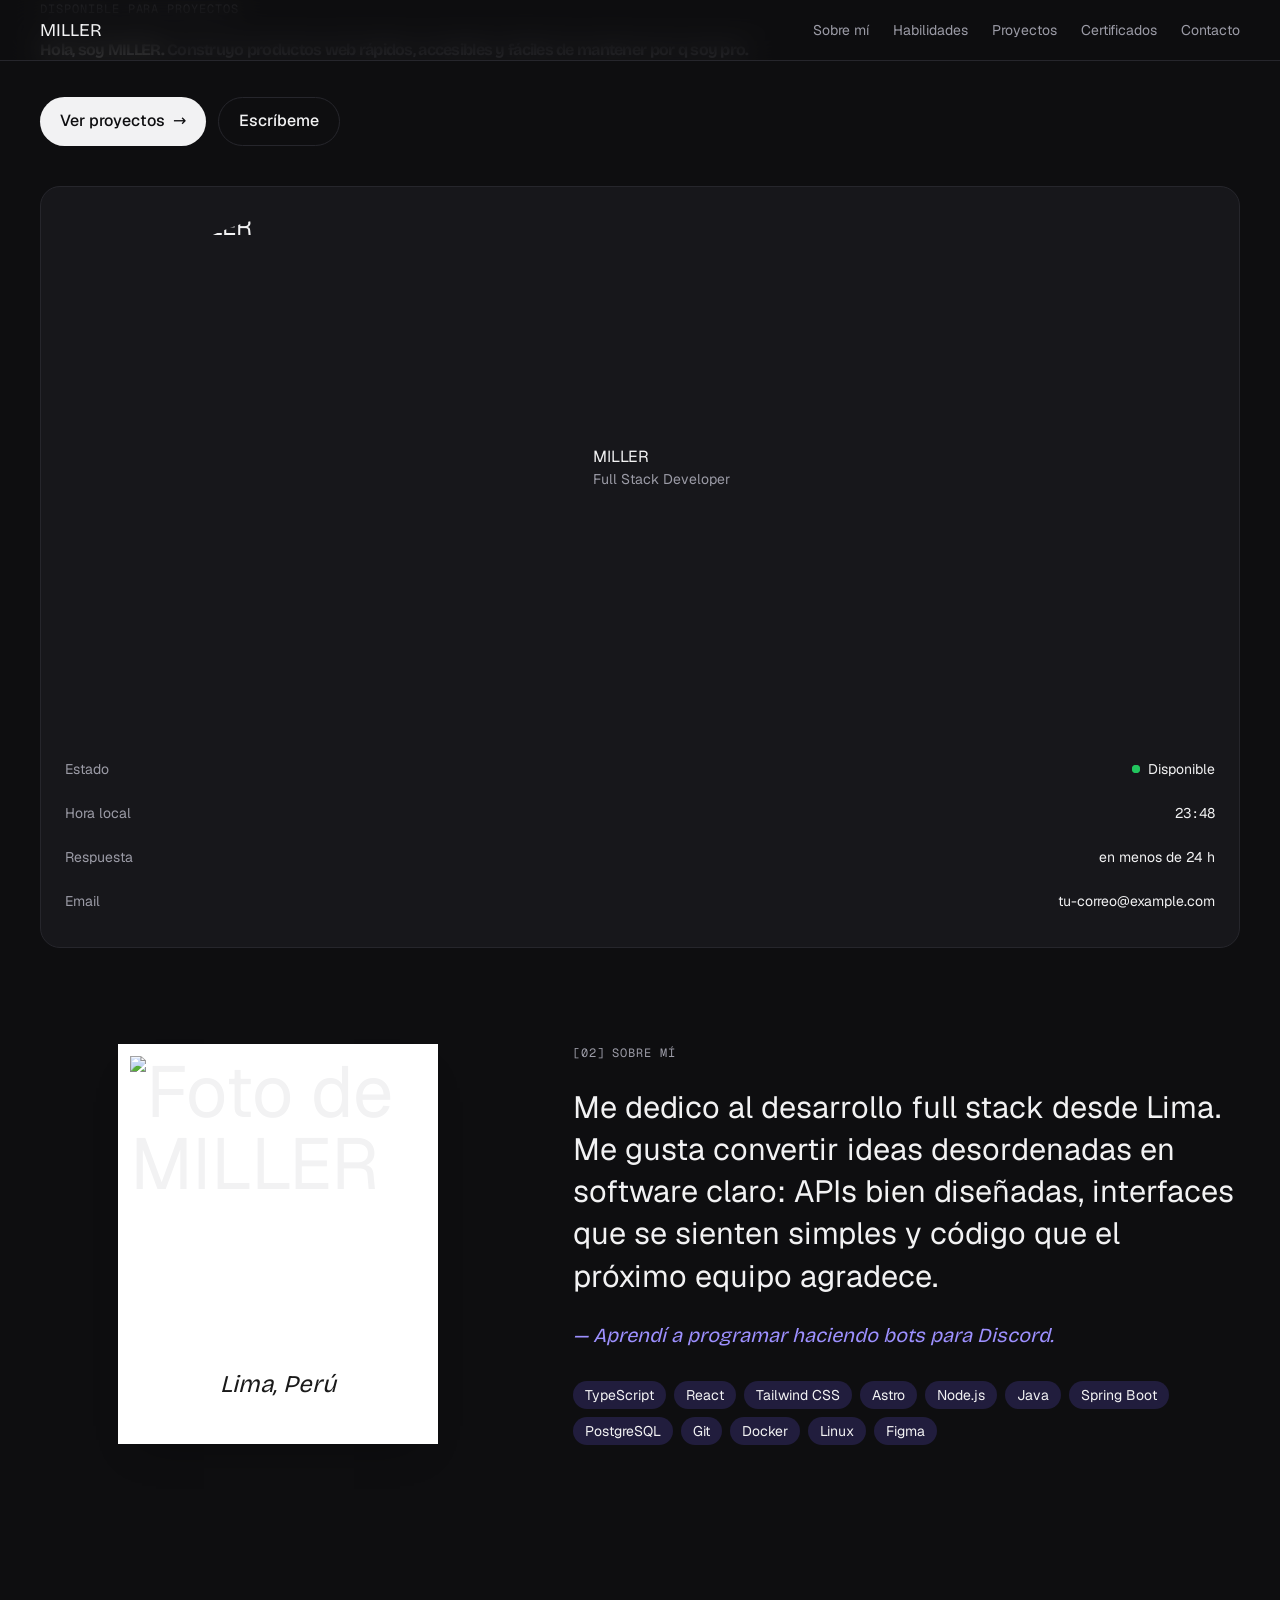
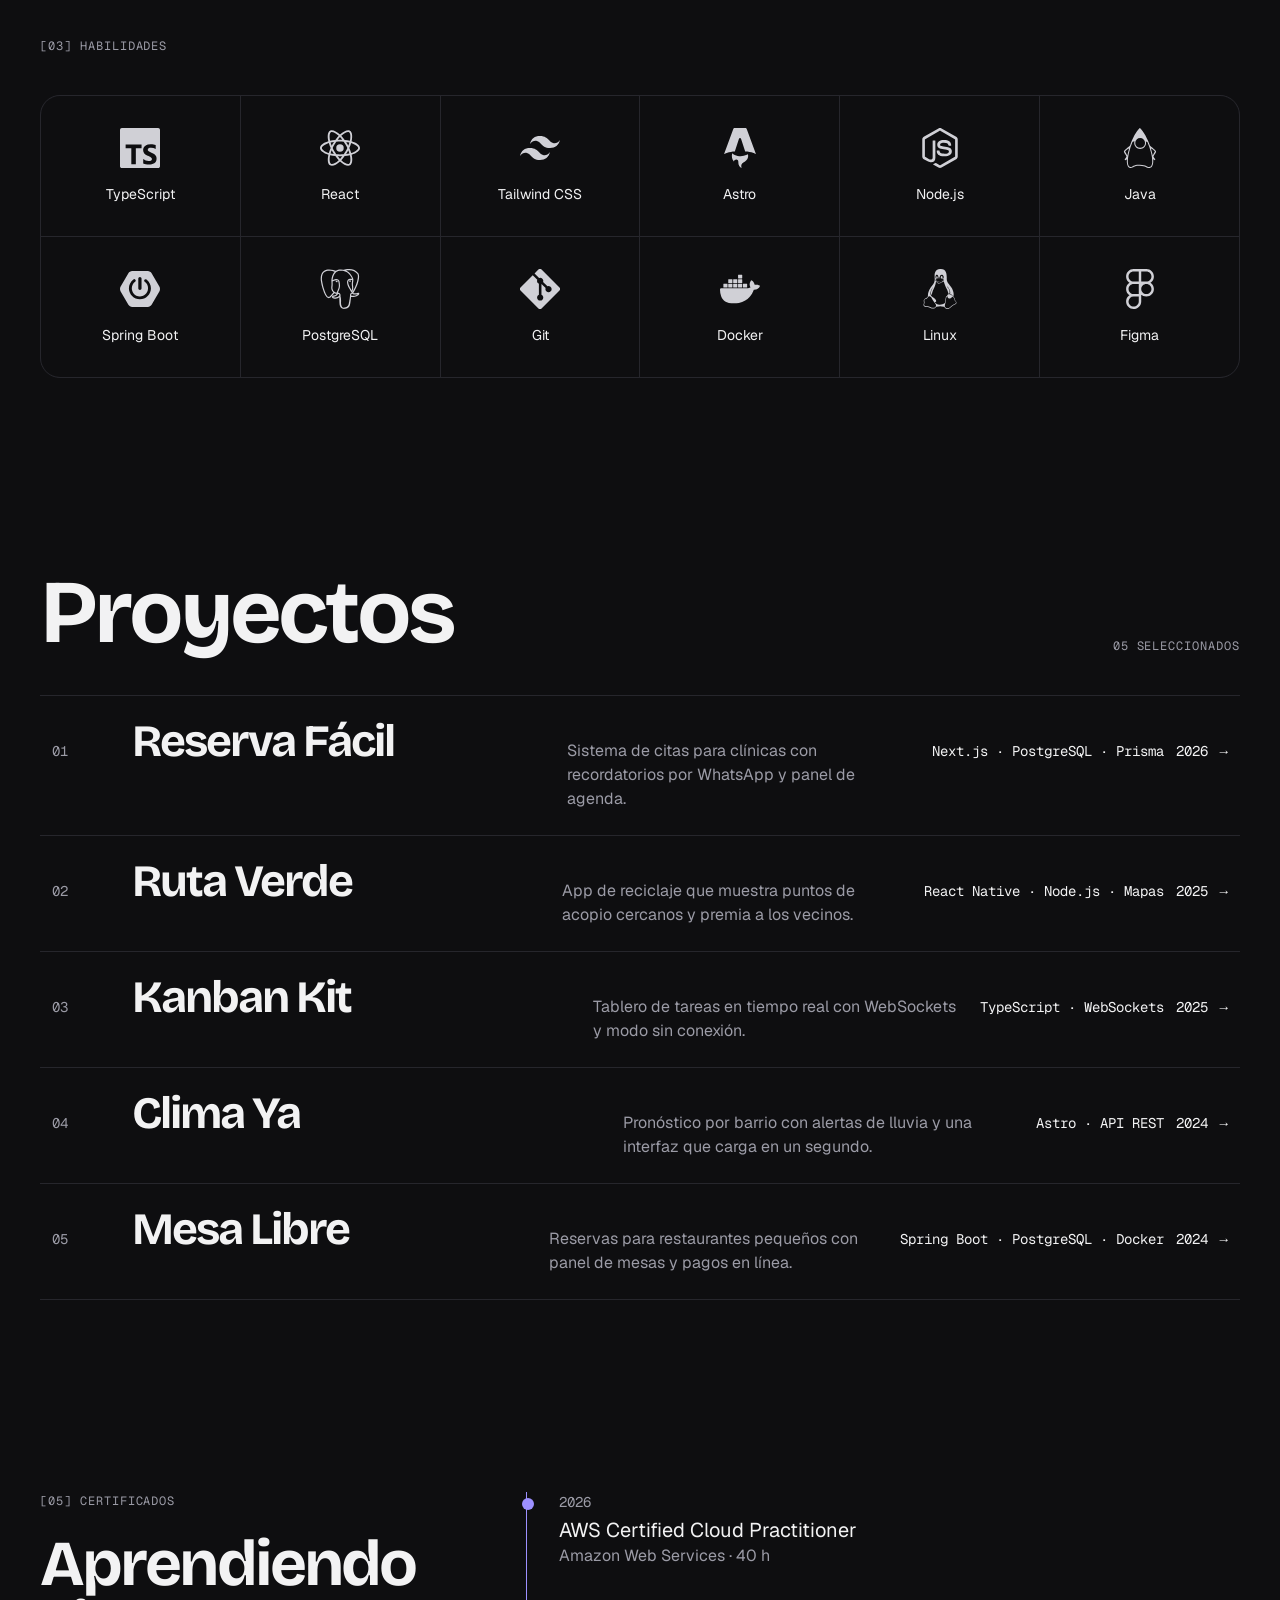
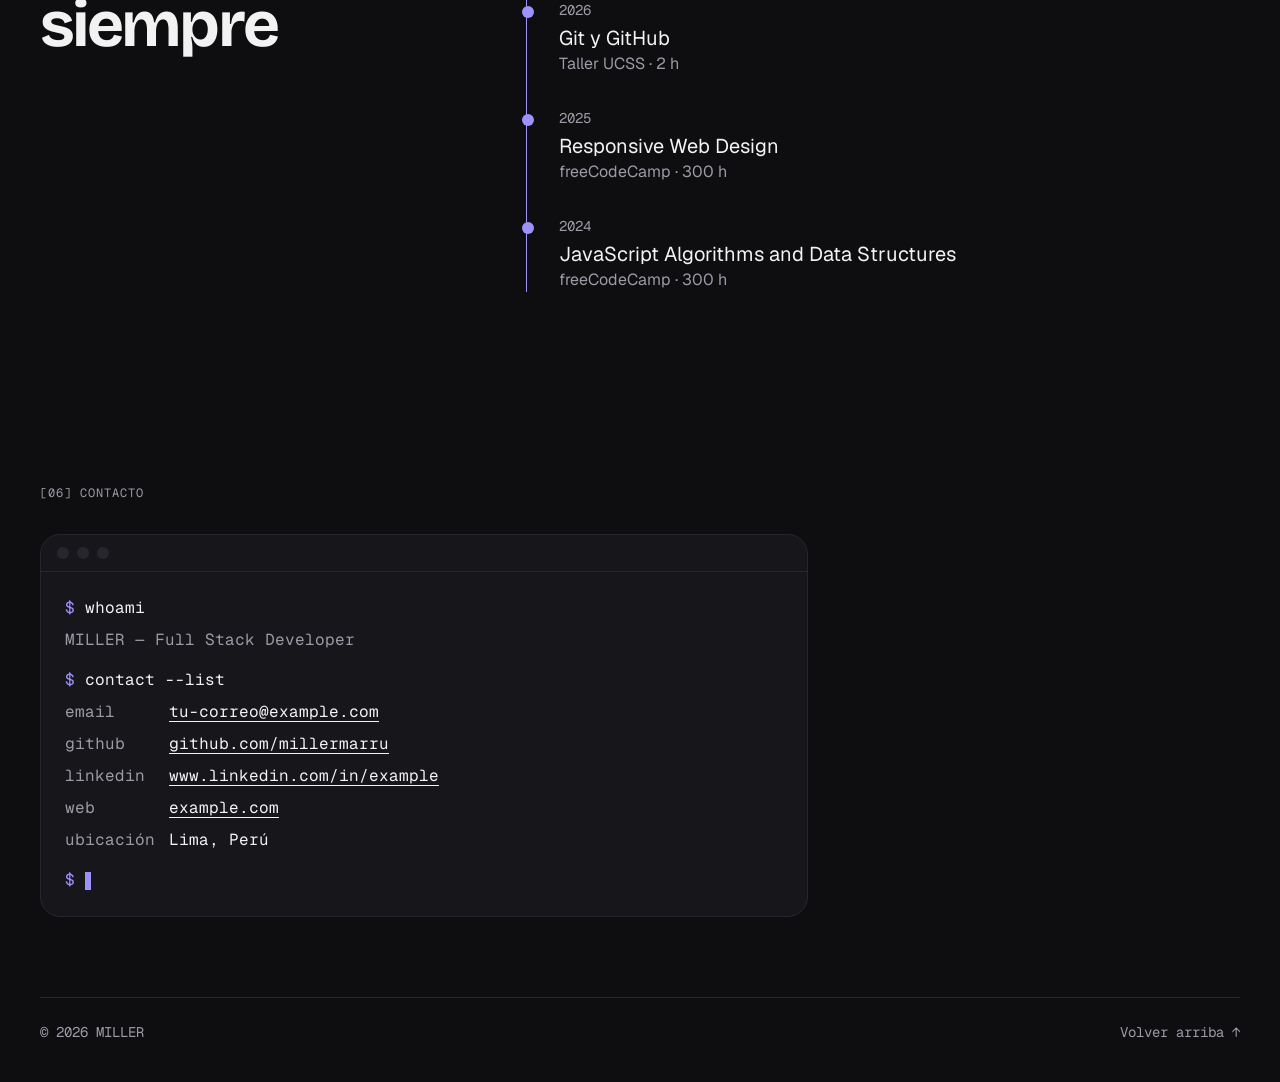
==== commit 32bf10b7: "En esta seccion añadi mis contact y tambien aproveche de una ves en poner el .gitignore y ajuste mi " ====
--- a/index.html
+++ b/index.html
@@ -15,7 +15,7 @@
 <header class="nav-glass fixed inset-x-0 top-0 z-40 border-b border-line">
   <nav class="flex items-center justify-between gap-6 px-5 py-4 md:px-10" aria-label="Principal">
     <a href="#hero" class="font-display text-lg">MILLER</a>
-    <ul class="hidden gap-6 text-sm sm:flex"><li><a href="#about" class="text-muted hover:text-ink">Sobre mí</a></li><li><a href="#skills" class="text-muted hover:text-ink">Habilidades</a></li><li><a href="#projects" class="text-muted hover:text-ink">Proyectos</a></li><li><a href="#certificates" class="text-muted hover:text-ink">Certificados</a></li></ul>
+    <ul class="hidden gap-6 text-sm sm:flex"><li><a href="#about" class="text-muted hover:text-ink">Sobre mí</a></li><li><a href="#skills" class="text-muted hover:text-ink">Habilidades</a></li><li><a href="#projects" class="text-muted hover:text-ink">Proyectos</a></li><li><a href="#certificates" class="text-muted hover:text-ink">Certificados</a></li><li><a href="#contact" class="text-muted hover:text-ink">Contacto</a></li></ul>
   </nav>
 </header>
 <main id="main">
@@ -24,6 +24,7 @@
 <div data-include="sections/skills.html"><noscript><p class="px-5 py-4"><a class="underline" href="sections/skills.html">Habilidades</a></p></noscript></div>
 <div data-include="sections/projects.html"><noscript><p class="px-5 py-4"><a class="underline" href="sections/projects.html">Proyectos</a></p></noscript></div>
 <div data-include="sections/certificates.html"><noscript><p class="px-5 py-4"><a class="underline" href="sections/certificates.html">Certificados</a></p></noscript></div>
+<div data-include="sections/contact.html"><noscript><p class="px-5 py-4"><a class="underline" href="sections/contact.html">Contacto</a></p></noscript></div>
 </main>
 </body>
 </html>
--- a/assets/css/styles.css
+++ b/assets/css/styles.css
@@ -1,2 +1,2 @@
 /*! tailwindcss v4.3.3 | MIT License | https://tailwindcss.com */
-@layer properties{@supports (((-webkit-hyphens:none)) and (not (margin-trim:inline))) or ((-moz-orient:inline) and (not (color:rgb(from red r g b)))){*,:before,:after,::backdrop{--tw-border-style:solid;--tw-leading:initial;--tw-translate-x:0;--tw-translate-y:0;--tw-translate-z:0}}}@layer theme{:root,:host{--font-sans:-apple-system, BlinkMacSystemFont, "Segoe UI", Roboto, "Helvetica Neue", "Noto Sans", Arial, sans-serif, "Apple Color Emoji", "Segoe UI Emoji", "Segoe UI Symbol", "Noto Color Emoji";--spacing:.25rem;--container-xl:36rem;--text-sm:.875rem;--text-sm--line-height:calc(1.25 / .875);--text-lg:1.125rem;--text-lg--line-height:calc(1.75 / 1.125);--text-xl:1.25rem;--text-xl--line-height:calc(1.75 / 1.25);--text-2xl:1.5rem;--text-2xl--line-height:calc(2 / 1.5);--text-7xl:4.5rem;--text-7xl--line-height:1;--leading-snug:1.375;--default-transition-duration:.15s;--default-transition-timing-function:cubic-bezier(.4, 0, .2, 1);--default-font-family:var(--font-sans);--default-mono-font-family:var(--ff-mono)}}@layer base{*,:after,:before,::backdrop,::file-selector-button{box-sizing:border-box;border:0 solid;margin:0;padding:0}html,:host{-webkit-text-size-adjust:100%;tab-size:4;line-height:1.5;font-family:var(--default-font-family,-apple-system, BlinkMacSystemFont, "Segoe UI", Roboto, "Helvetica Neue", "Noto Sans", Arial, sans-serif, "Apple Color Emoji", "Segoe UI Emoji", "Segoe UI Symbol", "Noto Color Emoji");font-feature-settings:var(--default-font-feature-settings,normal);font-variation-settings:var(--default-font-variation-settings,normal);-webkit-tap-highlight-color:transparent}hr{height:0;color:inherit;border-top-width:1px}abbr:where([title]){text-decoration:underline dotted}h1,h2,h3,h4,h5,h6{font-size:inherit;font-weight:inherit}a{color:inherit;-webkit-text-decoration:inherit;text-decoration:inherit}b,strong{font-weight:bolder}code,kbd,samp,pre{font-family:var(--default-mono-font-family,ui-monospace, SFMono-Regular, Menlo, Monaco, Consolas, "Liberation Mono", "Courier New", monospace);font-feature-settings:var(--default-mono-font-feature-settings,normal);font-variation-settings:var(--default-mono-font-variation-settings,normal);font-size:1em}small{font-size:80%}sub,sup{vertical-align:baseline;font-size:75%;line-height:0;position:relative}sub{bottom:-.25em}sup{top:-.5em}table{text-indent:0;border-color:inherit;border-collapse:collapse}:-moz-focusring:where(:not(iframe)){outline:auto}progress{vertical-align:baseline}summary{display:list-item}ol,ul,menu{list-style:none}img,svg,video,canvas,audio,iframe,embed,object{vertical-align:middle;display:block}img,video{max-width:100%;height:auto}button,input,select,optgroup,textarea,::file-selector-button{font:inherit;font-feature-settings:inherit;font-variation-settings:inherit;letter-spacing:inherit;color:inherit;opacity:1;background-color:#0000;border-radius:0}:where(select:is([multiple],[size])) optgroup{font-weight:bolder}:where(select:is([multiple],[size])) optgroup option{padding-inline-start:20px}::file-selector-button{margin-inline-end:4px}::placeholder{opacity:1}@supports (not ((-webkit-appearance:-apple-pay-button))) or (contain-intrinsic-size:1px){::placeholder{color:currentColor;@supports (color:color-mix(in lab, red, red)){color:color-mix(in oklab, currentcolor 50%, transparent)}}}textarea{resize:vertical}::-webkit-search-decoration{-webkit-appearance:none}::-webkit-date-and-time-value{min-height:1lh;text-align:inherit}::-webkit-datetime-edit{display:inline-flex}::-webkit-datetime-edit-fields-wrapper{padding:0}::-webkit-datetime-edit,::-webkit-datetime-edit-year-field,::-webkit-datetime-edit-month-field,::-webkit-datetime-edit-day-field,::-webkit-datetime-edit-hour-field,::-webkit-datetime-edit-minute-field,::-webkit-datetime-edit-second-field,::-webkit-datetime-edit-millisecond-field,::-webkit-datetime-edit-meridiem-field{padding-block:0}::-webkit-calendar-picker-indicator{line-height:1}:-moz-ui-invalid{box-shadow:none}button,input:where([type=button],[type=reset],[type=submit]),::file-selector-button{appearance:button}::-webkit-inner-spin-button,::-webkit-outer-spin-button{height:auto}[hidden]:where(:not([hidden=until-found])){display:none!important}html{scroll-behavior:smooth}body{font-family:var(--ff-body);background:var(--bg);color:var(--ink)}::selection{background:var(--accent);color:var(--on-accent)}:focus-visible{outline:2px solid var(--accent);outline-offset:3px}}@layer components{.display{font-family:var(--ff-display);font-weight:var(--display-weight);letter-spacing:var(--display-tracking);text-transform:var(--display-case);line-height:var(--display-leading,.95);text-wrap:balance}.eyebrow{font-family:var(--ff-mono);letter-spacing:.08em;text-transform:uppercase;color:var(--muted);font-size:.75rem}.grain:before{content:"";pointer-events:none;z-index:50;opacity:calc(var(--grain,0) * .07);will-change:transform;contain:strict;background-image:url([data-uri]);background-size:96px 96px;position:fixed;inset:0}.nav-glass{background:var(--bg);@supports (color:color-mix(in lab, red, red)){background:color-mix(in oklab, var(--bg) 72%, transparent)}backdrop-filter:blur(14px)saturate(1.4)}.pulse-dot{background:#22c55e;border-radius:999px;width:.5rem;height:.5rem;display:inline-block;position:relative}.pulse-dot:after{content:"";border-radius:inherit;background:inherit;animation:1.8s cubic-bezier(0,0,.2,1) infinite gt-ping;position:absolute;inset:0}.marquee{overflow:hidden;mask-image:linear-gradient(90deg,#0000,#000 8% 92%,#0000)}.marquee-track{width:max-content;animation:gt-marquee var(--speed,40s) linear infinite;display:flex}.marquee-track.reverse{animation-direction:reverse}.marquee:hover .marquee-track{animation-play-state:paused}.rotator{vertical-align:bottom;display:inline-grid;overflow:hidden}.rotator>span{animation:7.5s infinite gt-rot3;animation-delay:calc(var(--i) * 2.5s);opacity:0;grid-area:1/1}.roll{height:1.25em;line-height:1.25em;display:inline-flex;overflow:hidden}.roll>span{flex-direction:column;transition:transform .35s cubic-bezier(.2,.8,.2,1);display:flex}.roll:hover>span,.roll:focus-visible>span{transform:translateY(-50%)}.stack>*{top:calc(5rem + var(--i,0) * 1.5rem);position:sticky}.btn{border-radius:999px;align-items:center;gap:.5rem;padding:.7rem 1.25rem;font-weight:500;transition:transform .2s,background-color .2s,color .2s;display:inline-flex}.btn:hover{transform:translateY(-1px)}.btn-primary{background:var(--ink);color:var(--bg)}.btn-ghost{border:1px solid var(--line);color:var(--ink)}.btn-ghost:hover{border-color:var(--ink)}.chip{border:1px solid var(--line);border-radius:999px;align-items:center;padding:.25rem .75rem;font-size:.875rem;display:inline-flex}.card{background:var(--bg-2);border:1px solid var(--line);border-radius:var(--radius)}.pill-available{background:var(--accent-soft);color:var(--ink);border-radius:999px;align-items:center;gap:.5rem;padding:.35rem .85rem;font-size:.875rem;display:inline-flex}.dots-bg{background-image:radial-gradient(var(--line) 1px, transparent 1px);background-size:22px 22px}.grid-bg{background-image:linear-gradient(var(--line) 1px, transparent 1px), linear-gradient(90deg, var(--line) 1px, transparent 1px);background-size:48px 48px}.polaroid{background:#fff;padding:.75rem .75rem 2.75rem;transform:rotate(-3deg);box-shadow:0 20px 40px -24px #00000073}.contrib{grid-template-rows:repeat(7,.7rem);grid-auto-columns:.7rem;grid-auto-flow:column;gap:3px;display:grid}.contrib>i{background:var(--accent);border-radius:2px;@supports (color:color-mix(in lab, red, red)){background:color-mix(in oklab, var(--accent) calc(var(--l,0) * 25%), var(--bg-2))}}.caret{vertical-align:text-bottom;background:var(--accent);width:.6ch;height:1.1em;display:inline-block}.autotabs-panels{gap:1.5rem;display:grid}.brand-hover{transition:color .25s}.brand-hover:hover,.group:hover .brand-hover{color:var(--brand,var(--accent))}.outline-text{color:#0000;-webkit-text-stroke:1.5px var(--ink)}.tabs>input{opacity:0;pointer-events:none;position:absolute}.tabs .tab-panel{display:none}.tabs .tab-label{cursor:pointer;color:var(--muted);border-color:#0000}.tabs>input:focus-visible+.tab-label{outline:2px solid var(--accent);outline-offset:3px}.tabs>input:first-of-type:checked~.tab-panels>.tab-panel:first-child,.tabs>input:nth-of-type(2):checked~.tab-panels>.tab-panel:nth-child(2),.tabs>input:nth-of-type(3):checked~.tab-panels>.tab-panel:nth-child(3),.tabs>input:nth-of-type(4):checked~.tab-panels>.tab-panel:nth-child(4),.tabs>input:nth-of-type(5):checked~.tab-panels>.tab-panel:nth-child(5),.tabs>input:nth-of-type(6):checked~.tab-panels>.tab-panel:nth-child(6){display:block}.tabs>input:checked+.tab-label{color:var(--ink);border-color:var(--accent)}.masonry{columns:1;column-gap:1rem}.masonry>*{break-inside:avoid;margin-bottom:1rem}@media (width>=40rem){.masonry{columns:2}}@media (width>=64rem){.masonry{columns:3}}.snap-row{scroll-snap-type:x mandatory;scrollbar-width:thin;grid-auto-columns:min(85%,26rem);grid-auto-flow:column;gap:1rem;padding-bottom:1rem;display:grid;overflow-x:auto}.snap-row>*{scroll-snap-align:start}.peek{position:relative}.peek-img{pointer-events:none;opacity:0;z-index:10;width:16rem;transition:opacity .25s,transform .35s cubic-bezier(.2,.8,.2,1);position:absolute;top:50%;right:8%;transform:translateY(-50%)rotate(-4deg)scale(.9)}.peek:hover .peek-img,.peek:focus-within .peek-img{opacity:1;transform:translateY(-50%)rotate(-2deg)scale(1)}.browser{border:1px solid var(--line);border-radius:var(--radius);background:var(--bg);overflow:hidden}.browser-bar{border-bottom:1px solid var(--line);background:var(--bg-2);align-items:center;gap:.4rem;padding:.6rem .8rem;display:flex}.browser-bar>i{background:var(--line);border-radius:999px;width:.6rem;height:.6rem}.flip{perspective:1000px}.flip-inner{transform-style:preserve-3d;transition:transform .6s cubic-bezier(.2,.8,.2,1);display:grid}.flip-inner>*{backface-visibility:hidden;grid-area:1/1}.flip-back,.flip:hover .flip-inner,.flip:focus-within .flip-inner{transform:rotateY(180deg)}.sticky-note{color:#1c1917;background:#fde68a;transform:rotate(-2deg);box-shadow:0 18px 30px -18px #00000080}.word{white-space:nowrap;display:inline-block}.sr-only{clip:rect(0, 0, 0, 0);white-space:nowrap;border:0;width:1px;height:1px;margin:-1px;padding:0;position:absolute;overflow:hidden}}@layer utilities{.sr-only{clip-path:inset(50%);white-space:nowrap;border-width:0;width:1px;height:1px;margin:-1px;padding:0;position:absolute;overflow:hidden}.absolute{position:absolute}.fixed{position:fixed}.relative{position:relative}.inset-x-0{inset-inline:0}.top-0{top:0}.top-1\.5{top:calc(var(--spacing) * 1.5)}.-left-\[2\.3rem\]{left:-2.3rem}.-left-px{left:-1px}.z-40{z-index:40}.mx-auto{margin-inline:auto}.mt-1{margin-top:var(--spacing)}.mt-2{margin-top:calc(var(--spacing) * 2)}.mt-4{margin-top:calc(var(--spacing) * 4)}.mt-6{margin-top:calc(var(--spacing) * 6)}.mt-8{margin-top:calc(var(--spacing) * 8)}.mt-10{margin-top:calc(var(--spacing) * 10)}.block{display:block}.flex{display:flex}.grid{display:grid}.hidden{display:none}.aspect-square{aspect-ratio:1}.h-3{height:calc(var(--spacing) * 3)}.h-10{height:calc(var(--spacing) * 10)}.h-full{height:100%}.w-3{width:calc(var(--spacing) * 3)}.w-10{width:calc(var(--spacing) * 10)}.w-64{width:calc(var(--spacing) * 64)}.w-full{width:100%}.w-px{width:1px}.max-w-xl{max-width:var(--container-xl)}.origin-top{transform-origin:top}.grid-cols-2{grid-template-columns:repeat(2,minmax(0,1fr))}.grid-cols-\[3rem_1fr_auto\]{grid-template-columns:3rem 1fr auto}.flex-col{flex-direction:column}.flex-wrap{flex-wrap:wrap}.items-baseline{align-items:baseline}.items-center{align-items:center}.items-end{align-items:flex-end}.justify-between{justify-content:space-between}.gap-2{gap:calc(var(--spacing) * 2)}.gap-3{gap:calc(var(--spacing) * 3)}.gap-4{gap:calc(var(--spacing) * 4)}.gap-6{gap:calc(var(--spacing) * 6)}.gap-10{gap:calc(var(--spacing) * 10)}.gap-14{gap:calc(var(--spacing) * 14)}.gap-px{gap:1px}.overflow-hidden{overflow:hidden}.rounded-full{border-radius:3.40282e38px}.rounded-theme{border-radius:var(--radius)}.border{border-style:var(--tw-border-style);border-width:1px}.border-t{border-top-style:var(--tw-border-style);border-top-width:1px}.border-b{border-bottom-style:var(--tw-border-style);border-bottom-width:1px}.border-l{border-left-style:var(--tw-border-style);border-left-width:1px}.border-line{border-color:var(--line)}.bg-accent{background-color:var(--accent)}.bg-accent-soft{background-color:var(--accent-soft)}.bg-bg{background-color:var(--bg)}.bg-line{background-color:var(--line)}.object-cover{object-fit:cover}.px-3{padding-inline:calc(var(--spacing) * 3)}.px-4{padding-inline:calc(var(--spacing) * 4)}.px-5{padding-inline:calc(var(--spacing) * 5)}.py-1{padding-block:var(--spacing)}.py-4{padding-block:calc(var(--spacing) * 4)}.py-6{padding-block:calc(var(--spacing) * 6)}.py-8{padding-block:calc(var(--spacing) * 8)}.py-24{padding-block:calc(var(--spacing) * 24)}.pt-6{padding-top:calc(var(--spacing) * 6)}.pt-28{padding-top:calc(var(--spacing) * 28)}.pb-8{padding-bottom:calc(var(--spacing) * 8)}.pb-16{padding-bottom:calc(var(--spacing) * 16)}.pl-8{padding-left:calc(var(--spacing) * 8)}.text-center{text-align:center}.font-display{font-family:var(--ff-display)}.font-mono{font-family:var(--ff-mono)}.text-2xl{font-size:var(--text-2xl);line-height:var(--tw-leading,var(--text-2xl--line-height))}.text-7xl{font-size:var(--text-7xl);line-height:var(--tw-leading,var(--text-7xl--line-height))}.text-lg{font-size:var(--text-lg);line-height:var(--tw-leading,var(--text-lg--line-height))}.text-sm{font-size:var(--text-sm);line-height:var(--tw-leading,var(--text-sm--line-height))}.text-xl{font-size:var(--text-xl);line-height:var(--tw-leading,var(--text-xl--line-height))}.text-\[calc\(clamp\(1\.6rem\,3\.5vw\,2\.8rem\)\*var\(--display-scale\)\)\]{font-size:calc(clamp(1.6rem, 3.5vw, 2.8rem) * var(--display-scale))}.text-\[calc\(clamp\(2\.2rem\,5vw\,4rem\)\*var\(--display-scale\)\)\]{font-size:calc(clamp(2.2rem, 5vw, 4rem) * var(--display-scale))}.text-\[calc\(clamp\(2\.5rem\,7vw\,6rem\)\*var\(--display-scale\)\)\]{font-size:calc(clamp(2.5rem, 7vw, 6rem) * var(--display-scale))}.text-\[calc\(clamp\(3\.5rem\,15vw\,14rem\)\*var\(--display-scale\)\)\]{font-size:calc(clamp(3.5rem, 15vw, 14rem) * var(--display-scale))}.text-\[clamp\(1\.3rem\,2\.4vw\,2rem\)\]{font-size:clamp(1.3rem,2.4vw,2rem)}.leading-snug{--tw-leading:var(--leading-snug);line-height:var(--leading-snug)}.text-\[\#1a1a1a\]{color:#1a1a1a}.text-accent{color:var(--accent)}.text-ink-2{color:var(--ink-2)}.text-muted{color:var(--muted)}.italic{font-style:italic}.underline{text-decoration-line:underline}.antialiased{-webkit-font-smoothing:antialiased;-moz-osx-font-smoothing:grayscale}.transition-colors{transition-property:color,background-color,border-color,outline-color,text-decoration-color,fill,stroke,--tw-gradient-from,--tw-gradient-via,--tw-gradient-to;transition-timing-function:var(--tw-ease,var(--default-transition-timing-function));transition-duration:var(--tw-duration,var(--default-transition-duration))}.transition-transform{transition-property:transform,translate,scale,rotate;transition-timing-function:var(--tw-ease,var(--default-transition-timing-function));transition-duration:var(--tw-duration,var(--default-transition-duration))}@media (hover:hover){.group-hover\:translate-x-1:is(:where(.group):hover *){--tw-translate-x:var(--spacing);translate:var(--tw-translate-x) var(--tw-translate-y)}.group-hover\:bg-accent-soft:is(:where(.group):hover *){background-color:var(--accent-soft)}}.last\:pb-0:last-child{padding-bottom:0}@media (hover:hover){.hover\:text-ink:hover{color:var(--ink)}}@media (width>=40rem){.sm\:flex{display:flex}.sm\:grid-cols-3{grid-template-columns:repeat(3,minmax(0,1fr))}}@media (width>=48rem){.md\:block{display:block}.md\:hidden{display:none}.md\:w-80{width:calc(var(--spacing) * 80)}.md\:grid-cols-\[4rem_1\.2fr_1fr_auto\]{grid-template-columns:4rem 1.2fr 1fr auto}.md\:px-3{padding-inline:calc(var(--spacing) * 3)}.md\:px-10{padding-inline:calc(var(--spacing) * 10)}.md\:pt-36{padding-top:calc(var(--spacing) * 36)}}@media (width>=64rem){.lg\:inline{display:inline}.lg\:grid-cols-6{grid-template-columns:repeat(6,minmax(0,1fr))}.lg\:grid-cols-\[1fr_1\.4fr\]{grid-template-columns:1fr 1.4fr}.lg\:grid-cols-\[1fr_1\.6fr\]{grid-template-columns:1fr 1.6fr}}}:root{--ease-out-gt:cubic-bezier(.2, .7, .2, 1)}@keyframes gt-ping{75%,to{opacity:0;transform:scale(2.4)}}@keyframes gt-marquee{to{transform:translate(-50%)}}@keyframes gt-rot3{0%{opacity:0;transform:translateY(100%)}4%,28%{opacity:1;transform:none}32%,to{opacity:0;transform:translateY(-100%)}}@keyframes gt-type{0%{width:0}}@keyframes gt-blink{50%{opacity:0}}@keyframes gt-bounce{50%{transform:translateY(6px)}}@keyframes gt-tab{0%{opacity:0}2%,31%{opacity:1}33.3%,to{opacity:0}}@keyframes gt-tabbar{0%{transform:scaleX(0)}33.3%{transform:scaleX(1)}33.31%,to{transform:scaleX(0)}}@keyframes gt-tablabel{0%,33.2%{color:var(--ink)}33.3%,to{color:var(--muted)}}@keyframes gt-spin{to{transform:rotate(360deg)}}@keyframes gt-spin-back{to{transform:rotate(-360deg)}}@media (prefers-reduced-motion:no-preference){.type{white-space:nowrap;vertical-align:bottom;width:calc(var(--n) * 1ch);animation:gt-type 1.2s steps(var(--n)) both;animation-delay:var(--d,0s);display:inline-block;overflow:hidden}.caret{animation:1s step-end infinite gt-blink}.bounce{animation:1.6s ease-in-out infinite gt-bounce}.autotabs-panels{gap:0}.autotabs-panels>*{opacity:0;animation:12s infinite gt-tab;animation-delay:calc(var(--i) * 4s);grid-area:1/1}.autotabs-bar{transform-origin:0;animation:12s linear infinite gt-tabbar;animation-delay:calc(var(--i) * 4s);transform:scaleX(0)}.autotabs-label{color:var(--muted);animation:12s infinite gt-tablabel;animation-delay:calc(var(--i) * 4s)}.orbit{animation:gt-spin var(--speed,40s) linear infinite}.spin{animation:24s linear infinite gt-spin}.orbit>*>*{animation:gt-spin-back var(--speed,40s) linear infinite}.io .reveal,.io .split>.w,.io .split .c{opacity:0;transition:opacity .7s var(--ease-out-gt), transform .7s var(--ease-out-gt);transition-delay:min(calc(var(--i,0) * 55ms), .9s);transform:translateY(28px)}.io .split>.w,.io .split .c{display:inline-block}.io .reveal.is-visible,.io .split.is-visible>.w,.io .split.is-visible .c{opacity:1;transform:none}.io .ink>.w{color:var(--line);transition:color .6s;transition-delay:min(calc(var(--i,0) * 45ms), 1.2s)}.io .ink.is-visible>.w{color:var(--ink)}.io .img-settle{transition:transform 1.2s var(--ease-out-gt);transform:scale(1.08)}.io .img-settle.is-visible{transform:none}.io .fill-bar{transform-origin:0;transition:transform 1s var(--ease-out-gt) .15s;transform:scaleX(0)}.io .fill-bar.is-visible{transform:none}.io-instant .reveal,.io-instant .split>.w,.io-instant .split .c,.io-instant .ink>.w,.io-instant .img-settle,.io-instant .fill-bar{transition:none!important}}@media (prefers-reduced-motion:reduce){.flip-inner{display:block;transform:none!important}.flip-inner>*{backface-visibility:visible}.flip-back{margin-top:.75rem;transform:none}.marquee-track{flex-wrap:wrap;width:auto;animation:none}.marquee-track [aria-hidden=true]{display:none}.rotator>span{opacity:0;animation:none}.rotator>span:first-child{opacity:1}.pulse-dot:after{animation:none}html{scroll-behavior:auto}}@property --tw-border-style{syntax:"*";inherits:false;initial-value:solid}@property --tw-leading{syntax:"*";inherits:false}@property --tw-translate-x{syntax:"*";inherits:false;initial-value:0}@property --tw-translate-y{syntax:"*";inherits:false;initial-value:0}@property --tw-translate-z{syntax:"*";inherits:false;initial-value:0}
+@layer properties{@supports (((-webkit-hyphens:none)) and (not (margin-trim:inline))) or ((-moz-orient:inline) and (not (color:rgb(from red r g b)))){*,:before,:after,::backdrop{--tw-space-y-reverse:0;--tw-border-style:solid;--tw-leading:initial;--tw-translate-x:0;--tw-translate-y:0;--tw-translate-z:0}}}@layer theme{:root,:host{--font-sans:-apple-system, BlinkMacSystemFont, "Segoe UI", Roboto, "Helvetica Neue", "Noto Sans", Arial, sans-serif, "Apple Color Emoji", "Segoe UI Emoji", "Segoe UI Symbol", "Noto Color Emoji";--spacing:.25rem;--container-xl:36rem;--container-3xl:48rem;--text-sm:.875rem;--text-sm--line-height:calc(1.25 / .875);--text-base:1rem;--text-base--line-height:calc(1.5 / 1);--text-lg:1.125rem;--text-lg--line-height:calc(1.75 / 1.125);--text-xl:1.25rem;--text-xl--line-height:calc(1.75 / 1.25);--text-2xl:1.5rem;--text-2xl--line-height:calc(2 / 1.5);--text-7xl:4.5rem;--text-7xl--line-height:1;--leading-snug:1.375;--default-transition-duration:.15s;--default-transition-timing-function:cubic-bezier(.4, 0, .2, 1);--default-font-family:var(--font-sans);--default-mono-font-family:var(--ff-mono)}}@layer base{*,:after,:before,::backdrop,::file-selector-button{box-sizing:border-box;border:0 solid;margin:0;padding:0}html,:host{-webkit-text-size-adjust:100%;tab-size:4;line-height:1.5;font-family:var(--default-font-family,-apple-system, BlinkMacSystemFont, "Segoe UI", Roboto, "Helvetica Neue", "Noto Sans", Arial, sans-serif, "Apple Color Emoji", "Segoe UI Emoji", "Segoe UI Symbol", "Noto Color Emoji");font-feature-settings:var(--default-font-feature-settings,normal);font-variation-settings:var(--default-font-variation-settings,normal);-webkit-tap-highlight-color:transparent}hr{height:0;color:inherit;border-top-width:1px}abbr:where([title]){text-decoration:underline dotted}h1,h2,h3,h4,h5,h6{font-size:inherit;font-weight:inherit}a{color:inherit;-webkit-text-decoration:inherit;text-decoration:inherit}b,strong{font-weight:bolder}code,kbd,samp,pre{font-family:var(--default-mono-font-family,ui-monospace, SFMono-Regular, Menlo, Monaco, Consolas, "Liberation Mono", "Courier New", monospace);font-feature-settings:var(--default-mono-font-feature-settings,normal);font-variation-settings:var(--default-mono-font-variation-settings,normal);font-size:1em}small{font-size:80%}sub,sup{vertical-align:baseline;font-size:75%;line-height:0;position:relative}sub{bottom:-.25em}sup{top:-.5em}table{text-indent:0;border-color:inherit;border-collapse:collapse}:-moz-focusring:where(:not(iframe)){outline:auto}progress{vertical-align:baseline}summary{display:list-item}ol,ul,menu{list-style:none}img,svg,video,canvas,audio,iframe,embed,object{vertical-align:middle;display:block}img,video{max-width:100%;height:auto}button,input,select,optgroup,textarea,::file-selector-button{font:inherit;font-feature-settings:inherit;font-variation-settings:inherit;letter-spacing:inherit;color:inherit;opacity:1;background-color:#0000;border-radius:0}:where(select:is([multiple],[size])) optgroup{font-weight:bolder}:where(select:is([multiple],[size])) optgroup option{padding-inline-start:20px}::file-selector-button{margin-inline-end:4px}::placeholder{opacity:1}@supports (not ((-webkit-appearance:-apple-pay-button))) or (contain-intrinsic-size:1px){::placeholder{color:currentColor;@supports (color:color-mix(in lab, red, red)){color:color-mix(in oklab, currentcolor 50%, transparent)}}}textarea{resize:vertical}::-webkit-search-decoration{-webkit-appearance:none}::-webkit-date-and-time-value{min-height:1lh;text-align:inherit}::-webkit-datetime-edit{display:inline-flex}::-webkit-datetime-edit-fields-wrapper{padding:0}::-webkit-datetime-edit,::-webkit-datetime-edit-year-field,::-webkit-datetime-edit-month-field,::-webkit-datetime-edit-day-field,::-webkit-datetime-edit-hour-field,::-webkit-datetime-edit-minute-field,::-webkit-datetime-edit-second-field,::-webkit-datetime-edit-millisecond-field,::-webkit-datetime-edit-meridiem-field{padding-block:0}::-webkit-calendar-picker-indicator{line-height:1}:-moz-ui-invalid{box-shadow:none}button,input:where([type=button],[type=reset],[type=submit]),::file-selector-button{appearance:button}::-webkit-inner-spin-button,::-webkit-outer-spin-button{height:auto}[hidden]:where(:not([hidden=until-found])){display:none!important}html{scroll-behavior:smooth}body{font-family:var(--ff-body);background:var(--bg);color:var(--ink)}::selection{background:var(--accent);color:var(--on-accent)}:focus-visible{outline:2px solid var(--accent);outline-offset:3px}}@layer components{.display{font-family:var(--ff-display);font-weight:var(--display-weight);letter-spacing:var(--display-tracking);text-transform:var(--display-case);line-height:var(--display-leading,.95);text-wrap:balance}.eyebrow{font-family:var(--ff-mono);letter-spacing:.08em;text-transform:uppercase;color:var(--muted);font-size:.75rem}.grain:before{content:"";pointer-events:none;z-index:50;opacity:calc(var(--grain,0) * .07);will-change:transform;contain:strict;background-image:url([data-uri]);background-size:96px 96px;position:fixed;inset:0}.nav-glass{background:var(--bg);@supports (color:color-mix(in lab, red, red)){background:color-mix(in oklab, var(--bg) 72%, transparent)}backdrop-filter:blur(14px)saturate(1.4)}.pulse-dot{background:#22c55e;border-radius:999px;width:.5rem;height:.5rem;display:inline-block;position:relative}.pulse-dot:after{content:"";border-radius:inherit;background:inherit;animation:1.8s cubic-bezier(0,0,.2,1) infinite gt-ping;position:absolute;inset:0}.marquee{overflow:hidden;mask-image:linear-gradient(90deg,#0000,#000 8% 92%,#0000)}.marquee-track{width:max-content;animation:gt-marquee var(--speed,40s) linear infinite;display:flex}.marquee-track.reverse{animation-direction:reverse}.marquee:hover .marquee-track{animation-play-state:paused}.rotator{vertical-align:bottom;display:inline-grid;overflow:hidden}.rotator>span{animation:7.5s infinite gt-rot3;animation-delay:calc(var(--i) * 2.5s);opacity:0;grid-area:1/1}.roll{height:1.25em;line-height:1.25em;display:inline-flex;overflow:hidden}.roll>span{flex-direction:column;transition:transform .35s cubic-bezier(.2,.8,.2,1);display:flex}.roll:hover>span,.roll:focus-visible>span{transform:translateY(-50%)}.stack>*{top:calc(5rem + var(--i,0) * 1.5rem);position:sticky}.btn{border-radius:999px;align-items:center;gap:.5rem;padding:.7rem 1.25rem;font-weight:500;transition:transform .2s,background-color .2s,color .2s;display:inline-flex}.btn:hover{transform:translateY(-1px)}.btn-primary{background:var(--ink);color:var(--bg)}.btn-ghost{border:1px solid var(--line);color:var(--ink)}.btn-ghost:hover{border-color:var(--ink)}.chip{border:1px solid var(--line);border-radius:999px;align-items:center;padding:.25rem .75rem;font-size:.875rem;display:inline-flex}.card{background:var(--bg-2);border:1px solid var(--line);border-radius:var(--radius)}.pill-available{background:var(--accent-soft);color:var(--ink);border-radius:999px;align-items:center;gap:.5rem;padding:.35rem .85rem;font-size:.875rem;display:inline-flex}.dots-bg{background-image:radial-gradient(var(--line) 1px, transparent 1px);background-size:22px 22px}.grid-bg{background-image:linear-gradient(var(--line) 1px, transparent 1px), linear-gradient(90deg, var(--line) 1px, transparent 1px);background-size:48px 48px}.polaroid{background:#fff;padding:.75rem .75rem 2.75rem;transform:rotate(-3deg);box-shadow:0 20px 40px -24px #00000073}.contrib{grid-template-rows:repeat(7,.7rem);grid-auto-columns:.7rem;grid-auto-flow:column;gap:3px;display:grid}.contrib>i{background:var(--accent);border-radius:2px;@supports (color:color-mix(in lab, red, red)){background:color-mix(in oklab, var(--accent) calc(var(--l,0) * 25%), var(--bg-2))}}.caret{vertical-align:text-bottom;background:var(--accent);width:.6ch;height:1.1em;display:inline-block}.autotabs-panels{gap:1.5rem;display:grid}.brand-hover{transition:color .25s}.brand-hover:hover,.group:hover .brand-hover{color:var(--brand,var(--accent))}.outline-text{color:#0000;-webkit-text-stroke:1.5px var(--ink)}.tabs>input{opacity:0;pointer-events:none;position:absolute}.tabs .tab-panel{display:none}.tabs .tab-label{cursor:pointer;color:var(--muted);border-color:#0000}.tabs>input:focus-visible+.tab-label{outline:2px solid var(--accent);outline-offset:3px}.tabs>input:first-of-type:checked~.tab-panels>.tab-panel:first-child,.tabs>input:nth-of-type(2):checked~.tab-panels>.tab-panel:nth-child(2),.tabs>input:nth-of-type(3):checked~.tab-panels>.tab-panel:nth-child(3),.tabs>input:nth-of-type(4):checked~.tab-panels>.tab-panel:nth-child(4),.tabs>input:nth-of-type(5):checked~.tab-panels>.tab-panel:nth-child(5),.tabs>input:nth-of-type(6):checked~.tab-panels>.tab-panel:nth-child(6){display:block}.tabs>input:checked+.tab-label{color:var(--ink);border-color:var(--accent)}.masonry{columns:1;column-gap:1rem}.masonry>*{break-inside:avoid;margin-bottom:1rem}@media (width>=40rem){.masonry{columns:2}}@media (width>=64rem){.masonry{columns:3}}.snap-row{scroll-snap-type:x mandatory;scrollbar-width:thin;grid-auto-columns:min(85%,26rem);grid-auto-flow:column;gap:1rem;padding-bottom:1rem;display:grid;overflow-x:auto}.snap-row>*{scroll-snap-align:start}.peek{position:relative}.peek-img{pointer-events:none;opacity:0;z-index:10;width:16rem;transition:opacity .25s,transform .35s cubic-bezier(.2,.8,.2,1);position:absolute;top:50%;right:8%;transform:translateY(-50%)rotate(-4deg)scale(.9)}.peek:hover .peek-img,.peek:focus-within .peek-img{opacity:1;transform:translateY(-50%)rotate(-2deg)scale(1)}.browser{border:1px solid var(--line);border-radius:var(--radius);background:var(--bg);overflow:hidden}.browser-bar{border-bottom:1px solid var(--line);background:var(--bg-2);align-items:center;gap:.4rem;padding:.6rem .8rem;display:flex}.browser-bar>i{background:var(--line);border-radius:999px;width:.6rem;height:.6rem}.flip{perspective:1000px}.flip-inner{transform-style:preserve-3d;transition:transform .6s cubic-bezier(.2,.8,.2,1);display:grid}.flip-inner>*{backface-visibility:hidden;grid-area:1/1}.flip-back,.flip:hover .flip-inner,.flip:focus-within .flip-inner{transform:rotateY(180deg)}.sticky-note{color:#1c1917;background:#fde68a;transform:rotate(-2deg);box-shadow:0 18px 30px -18px #00000080}.word{white-space:nowrap;display:inline-block}.sr-only{clip:rect(0, 0, 0, 0);white-space:nowrap;border:0;width:1px;height:1px;margin:-1px;padding:0;position:absolute;overflow:hidden}}@layer utilities{.sr-only{clip-path:inset(50%);white-space:nowrap;border-width:0;width:1px;height:1px;margin:-1px;padding:0;position:absolute;overflow:hidden}.absolute{position:absolute}.fixed{position:fixed}.relative{position:relative}.inset-x-0{inset-inline:0}.top-0{top:0}.top-1\.5{top:calc(var(--spacing) * 1.5)}.-left-\[2\.3rem\]{left:-2.3rem}.-left-px{left:-1px}.z-40{z-index:40}.mx-auto{margin-inline:auto}.mt-1{margin-top:var(--spacing)}.mt-2{margin-top:calc(var(--spacing) * 2)}.mt-4{margin-top:calc(var(--spacing) * 4)}.mt-6{margin-top:calc(var(--spacing) * 6)}.mt-8{margin-top:calc(var(--spacing) * 8)}.mt-10{margin-top:calc(var(--spacing) * 10)}.mt-20{margin-top:calc(var(--spacing) * 20)}.block{display:block}.flex{display:flex}.grid{display:grid}.hidden{display:none}.aspect-square{aspect-ratio:1}.h-3{height:calc(var(--spacing) * 3)}.h-10{height:calc(var(--spacing) * 10)}.h-full{height:100%}.w-3{width:calc(var(--spacing) * 3)}.w-10{width:calc(var(--spacing) * 10)}.w-64{width:calc(var(--spacing) * 64)}.w-full{width:100%}.w-px{width:1px}.max-w-3xl{max-width:var(--container-3xl)}.max-w-xl{max-width:var(--container-xl)}.origin-top{transform-origin:top}.grid-cols-2{grid-template-columns:repeat(2,minmax(0,1fr))}.grid-cols-\[3rem_1fr_auto\]{grid-template-columns:3rem 1fr auto}.grid-cols-\[6rem_1fr\]{grid-template-columns:6rem 1fr}.flex-col{flex-direction:column}.flex-wrap{flex-wrap:wrap}.items-baseline{align-items:baseline}.items-center{align-items:center}.items-end{align-items:flex-end}.justify-between{justify-content:space-between}.gap-2{gap:calc(var(--spacing) * 2)}.gap-3{gap:calc(var(--spacing) * 3)}.gap-4{gap:calc(var(--spacing) * 4)}.gap-6{gap:calc(var(--spacing) * 6)}.gap-10{gap:calc(var(--spacing) * 10)}.gap-14{gap:calc(var(--spacing) * 14)}.gap-px{gap:1px}:where(.space-y-2>:not(:last-child)){--tw-space-y-reverse:0;margin-block-start:calc(calc(var(--spacing) * 2) * var(--tw-space-y-reverse));margin-block-end:calc(calc(var(--spacing) * 2) * calc(1 - var(--tw-space-y-reverse)))}.truncate{text-overflow:ellipsis;white-space:nowrap;overflow:hidden}.overflow-hidden{overflow:hidden}.rounded-full{border-radius:3.40282e38px}.rounded-theme{border-radius:var(--radius)}.border{border-style:var(--tw-border-style);border-width:1px}.border-t{border-top-style:var(--tw-border-style);border-top-width:1px}.border-b{border-bottom-style:var(--tw-border-style);border-bottom-width:1px}.border-l{border-left-style:var(--tw-border-style);border-left-width:1px}.border-line{border-color:var(--line)}.bg-accent{background-color:var(--accent)}.bg-accent-soft{background-color:var(--accent-soft)}.bg-bg{background-color:var(--bg)}.bg-line{background-color:var(--line)}.object-cover{object-fit:cover}.p-6{padding:calc(var(--spacing) * 6)}.px-3{padding-inline:calc(var(--spacing) * 3)}.px-4{padding-inline:calc(var(--spacing) * 4)}.px-5{padding-inline:calc(var(--spacing) * 5)}.py-1{padding-block:var(--spacing)}.py-3{padding-block:calc(var(--spacing) * 3)}.py-4{padding-block:calc(var(--spacing) * 4)}.py-6{padding-block:calc(var(--spacing) * 6)}.py-8{padding-block:calc(var(--spacing) * 8)}.py-24{padding-block:calc(var(--spacing) * 24)}.pt-2{padding-top:calc(var(--spacing) * 2)}.pt-6{padding-top:calc(var(--spacing) * 6)}.pt-24{padding-top:calc(var(--spacing) * 24)}.pt-28{padding-top:calc(var(--spacing) * 28)}.pb-8{padding-bottom:calc(var(--spacing) * 8)}.pb-10{padding-bottom:calc(var(--spacing) * 10)}.pb-16{padding-bottom:calc(var(--spacing) * 16)}.pl-8{padding-left:calc(var(--spacing) * 8)}.text-center{text-align:center}.font-display{font-family:var(--ff-display)}.font-mono{font-family:var(--ff-mono)}.text-2xl{font-size:var(--text-2xl);line-height:var(--tw-leading,var(--text-2xl--line-height))}.text-7xl{font-size:var(--text-7xl);line-height:var(--tw-leading,var(--text-7xl--line-height))}.text-lg{font-size:var(--text-lg);line-height:var(--tw-leading,var(--text-lg--line-height))}.text-sm{font-size:var(--text-sm);line-height:var(--tw-leading,var(--text-sm--line-height))}.text-xl{font-size:var(--text-xl);line-height:var(--tw-leading,var(--text-xl--line-height))}.text-\[calc\(clamp\(1\.6rem\,3\.5vw\,2\.8rem\)\*var\(--display-scale\)\)\]{font-size:calc(clamp(1.6rem, 3.5vw, 2.8rem) * var(--display-scale))}.text-\[calc\(clamp\(2\.2rem\,5vw\,4rem\)\*var\(--display-scale\)\)\]{font-size:calc(clamp(2.2rem, 5vw, 4rem) * var(--display-scale))}.text-\[calc\(clamp\(2\.5rem\,7vw\,6rem\)\*var\(--display-scale\)\)\]{font-size:calc(clamp(2.5rem, 7vw, 6rem) * var(--display-scale))}.text-\[calc\(clamp\(3\.5rem\,15vw\,14rem\)\*var\(--display-scale\)\)\]{font-size:calc(clamp(3.5rem, 15vw, 14rem) * var(--display-scale))}.text-\[clamp\(1\.3rem\,2\.4vw\,2rem\)\]{font-size:clamp(1.3rem,2.4vw,2rem)}.leading-snug{--tw-leading:var(--leading-snug);line-height:var(--leading-snug)}.break-all{word-break:break-all}.text-\[\#1a1a1a\]{color:#1a1a1a}.text-accent{color:var(--accent)}.text-ink-2{color:var(--ink-2)}.text-muted{color:var(--muted)}.italic{font-style:italic}.underline{text-decoration-line:underline}.underline-offset-4{text-underline-offset:4px}.antialiased{-webkit-font-smoothing:antialiased;-moz-osx-font-smoothing:grayscale}.transition-colors{transition-property:color,background-color,border-color,outline-color,text-decoration-color,fill,stroke,--tw-gradient-from,--tw-gradient-via,--tw-gradient-to;transition-timing-function:var(--tw-ease,var(--default-transition-timing-function));transition-duration:var(--tw-duration,var(--default-transition-duration))}.transition-transform{transition-property:transform,translate,scale,rotate;transition-timing-function:var(--tw-ease,var(--default-transition-timing-function));transition-duration:var(--tw-duration,var(--default-transition-duration))}@media (hover:hover){.group-hover\:translate-x-1:is(:where(.group):hover *){--tw-translate-x:var(--spacing);translate:var(--tw-translate-x) var(--tw-translate-y)}.group-hover\:bg-accent-soft:is(:where(.group):hover *){background-color:var(--accent-soft)}}.last\:pb-0:last-child{padding-bottom:0}@media (hover:hover){.hover\:text-accent:hover{color:var(--accent)}.hover\:text-ink:hover{color:var(--ink)}}@media (width>=40rem){.sm\:flex{display:flex}.sm\:grid-cols-3{grid-template-columns:repeat(3,minmax(0,1fr))}}@media (width>=48rem){.md\:block{display:block}.md\:hidden{display:none}.md\:w-80{width:calc(var(--spacing) * 80)}.md\:grid-cols-\[4rem_1\.2fr_1fr_auto\]{grid-template-columns:4rem 1.2fr 1fr auto}.md\:px-3{padding-inline:calc(var(--spacing) * 3)}.md\:px-10{padding-inline:calc(var(--spacing) * 10)}.md\:pt-36{padding-top:calc(var(--spacing) * 36)}.md\:text-base{font-size:var(--text-base);line-height:var(--tw-leading,var(--text-base--line-height))}}@media (width>=64rem){.lg\:inline{display:inline}.lg\:grid-cols-6{grid-template-columns:repeat(6,minmax(0,1fr))}.lg\:grid-cols-\[1fr_1\.4fr\]{grid-template-columns:1fr 1.4fr}.lg\:grid-cols-\[1fr_1\.6fr\]{grid-template-columns:1fr 1.6fr}}}:root{--ease-out-gt:cubic-bezier(.2, .7, .2, 1)}@keyframes gt-ping{75%,to{opacity:0;transform:scale(2.4)}}@keyframes gt-marquee{to{transform:translate(-50%)}}@keyframes gt-rot3{0%{opacity:0;transform:translateY(100%)}4%,28%{opacity:1;transform:none}32%,to{opacity:0;transform:translateY(-100%)}}@keyframes gt-type{0%{width:0}}@keyframes gt-blink{50%{opacity:0}}@keyframes gt-bounce{50%{transform:translateY(6px)}}@keyframes gt-tab{0%{opacity:0}2%,31%{opacity:1}33.3%,to{opacity:0}}@keyframes gt-tabbar{0%{transform:scaleX(0)}33.3%{transform:scaleX(1)}33.31%,to{transform:scaleX(0)}}@keyframes gt-tablabel{0%,33.2%{color:var(--ink)}33.3%,to{color:var(--muted)}}@keyframes gt-spin{to{transform:rotate(360deg)}}@keyframes gt-spin-back{to{transform:rotate(-360deg)}}@media (prefers-reduced-motion:no-preference){.type{white-space:nowrap;vertical-align:bottom;width:calc(var(--n) * 1ch);animation:gt-type 1.2s steps(var(--n)) both;animation-delay:var(--d,0s);display:inline-block;overflow:hidden}.caret{animation:1s step-end infinite gt-blink}.bounce{animation:1.6s ease-in-out infinite gt-bounce}.autotabs-panels{gap:0}.autotabs-panels>*{opacity:0;animation:12s infinite gt-tab;animation-delay:calc(var(--i) * 4s);grid-area:1/1}.autotabs-bar{transform-origin:0;animation:12s linear infinite gt-tabbar;animation-delay:calc(var(--i) * 4s);transform:scaleX(0)}.autotabs-label{color:var(--muted);animation:12s infinite gt-tablabel;animation-delay:calc(var(--i) * 4s)}.orbit{animation:gt-spin var(--speed,40s) linear infinite}.spin{animation:24s linear infinite gt-spin}.orbit>*>*{animation:gt-spin-back var(--speed,40s) linear infinite}.io .reveal,.io .split>.w,.io .split .c{opacity:0;transition:opacity .7s var(--ease-out-gt), transform .7s var(--ease-out-gt);transition-delay:min(calc(var(--i,0) * 55ms), .9s);transform:translateY(28px)}.io .split>.w,.io .split .c{display:inline-block}.io .reveal.is-visible,.io .split.is-visible>.w,.io .split.is-visible .c{opacity:1;transform:none}.io .ink>.w{color:var(--line);transition:color .6s;transition-delay:min(calc(var(--i,0) * 45ms), 1.2s)}.io .ink.is-visible>.w{color:var(--ink)}.io .img-settle{transition:transform 1.2s var(--ease-out-gt);transform:scale(1.08)}.io .img-settle.is-visible{transform:none}.io .fill-bar{transform-origin:0;transition:transform 1s var(--ease-out-gt) .15s;transform:scaleX(0)}.io .fill-bar.is-visible{transform:none}.io-instant .reveal,.io-instant .split>.w,.io-instant .split .c,.io-instant .ink>.w,.io-instant .img-settle,.io-instant .fill-bar{transition:none!important}}@media (prefers-reduced-motion:reduce){.flip-inner{display:block;transform:none!important}.flip-inner>*{backface-visibility:visible}.flip-back{margin-top:.75rem;transform:none}.marquee-track{flex-wrap:wrap;width:auto;animation:none}.marquee-track [aria-hidden=true]{display:none}.rotator>span{opacity:0;animation:none}.rotator>span:first-child{opacity:1}.pulse-dot:after{animation:none}html{scroll-behavior:auto}}@property --tw-space-y-reverse{syntax:"*";inherits:false;initial-value:0}@property --tw-border-style{syntax:"*";inherits:false;initial-value:solid}@property --tw-leading{syntax:"*";inherits:false}@property --tw-translate-x{syntax:"*";inherits:false;initial-value:0}@property --tw-translate-y{syntax:"*";inherits:false;initial-value:0}@property --tw-translate-z{syntax:"*";inherits:false;initial-value:0}
